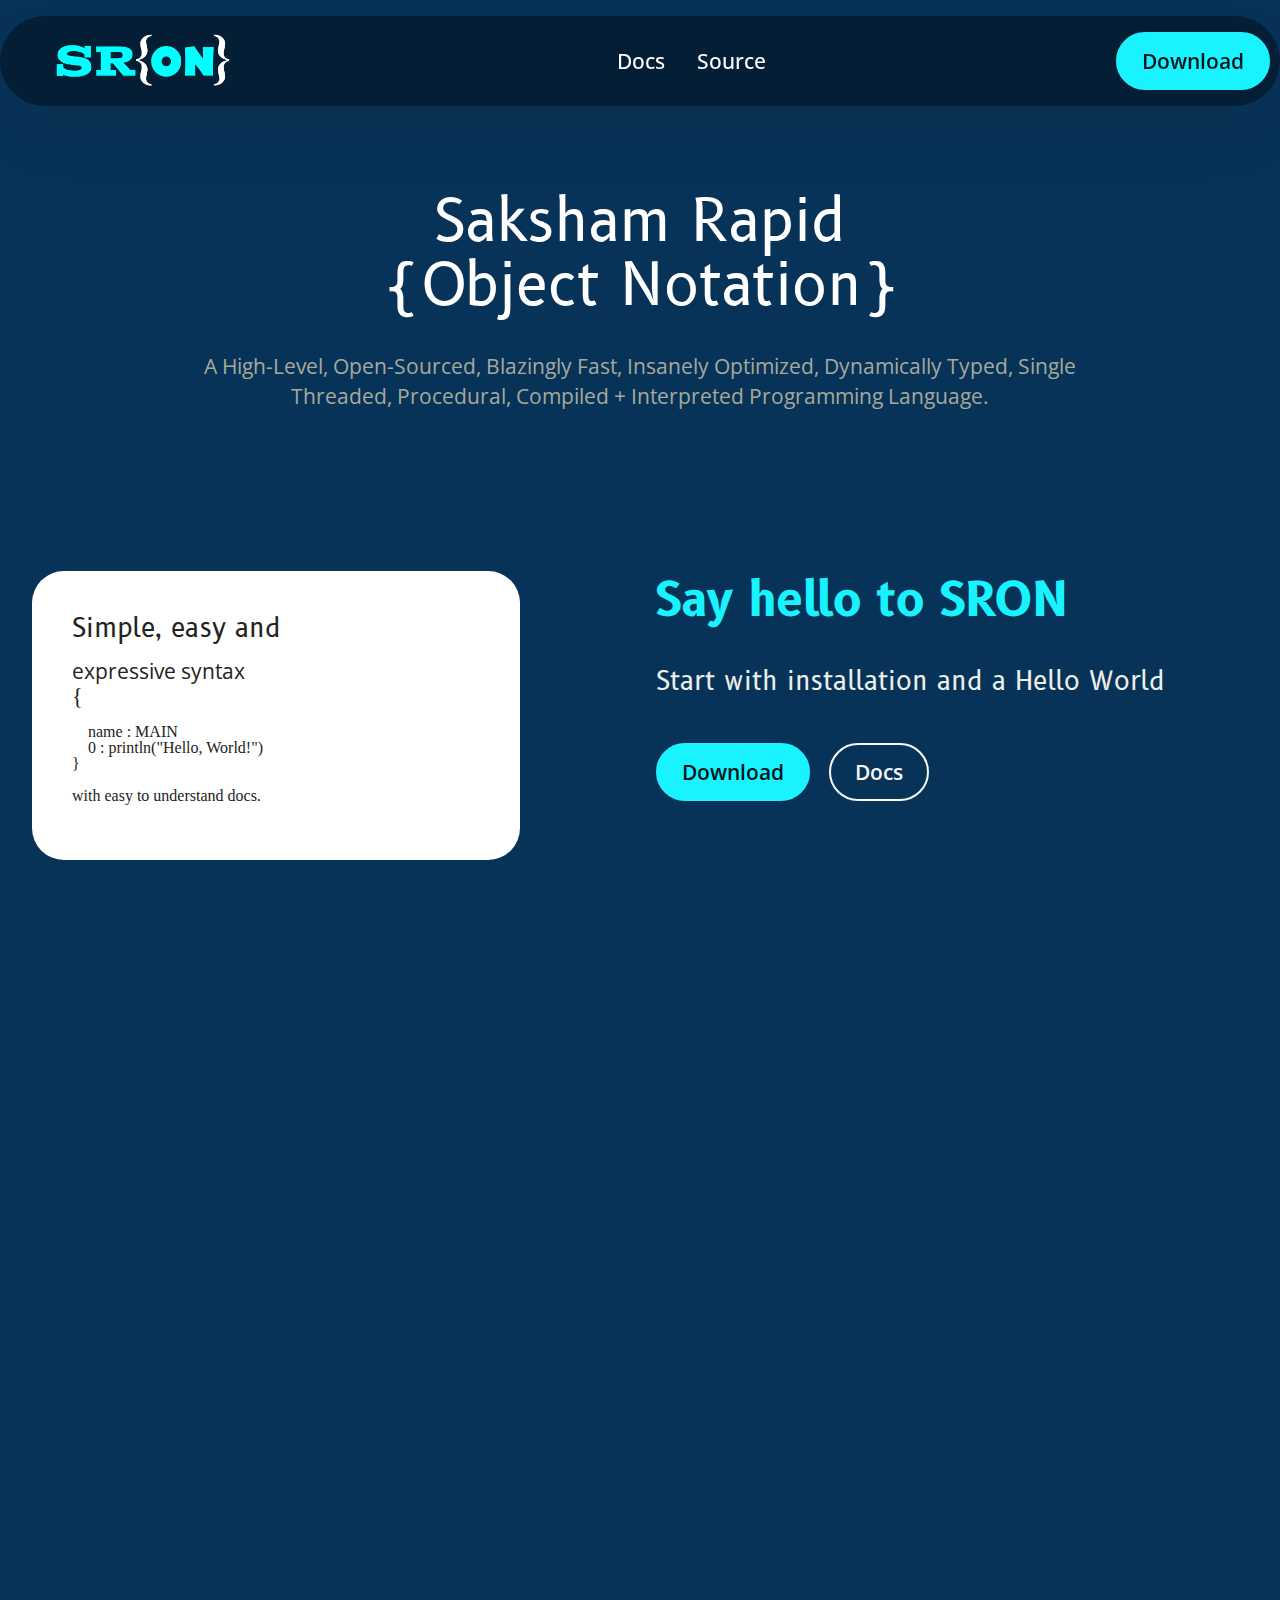
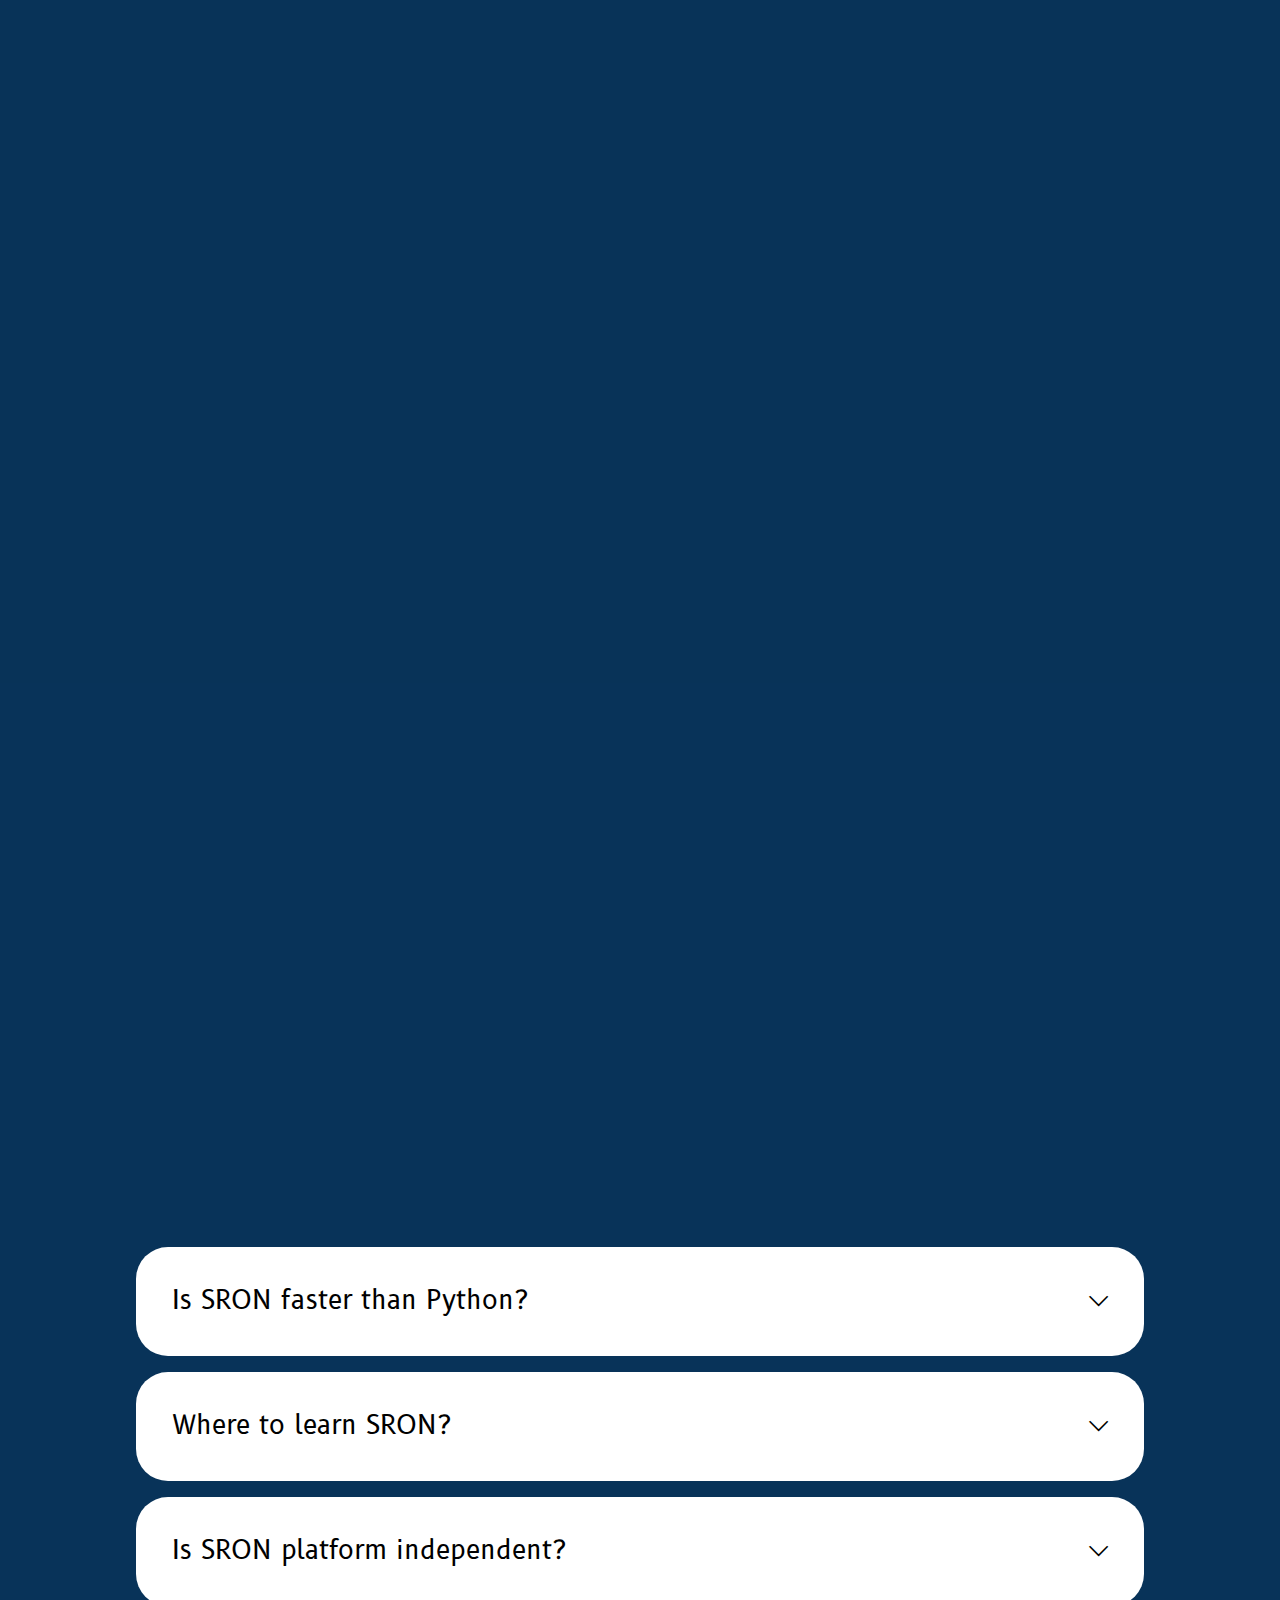
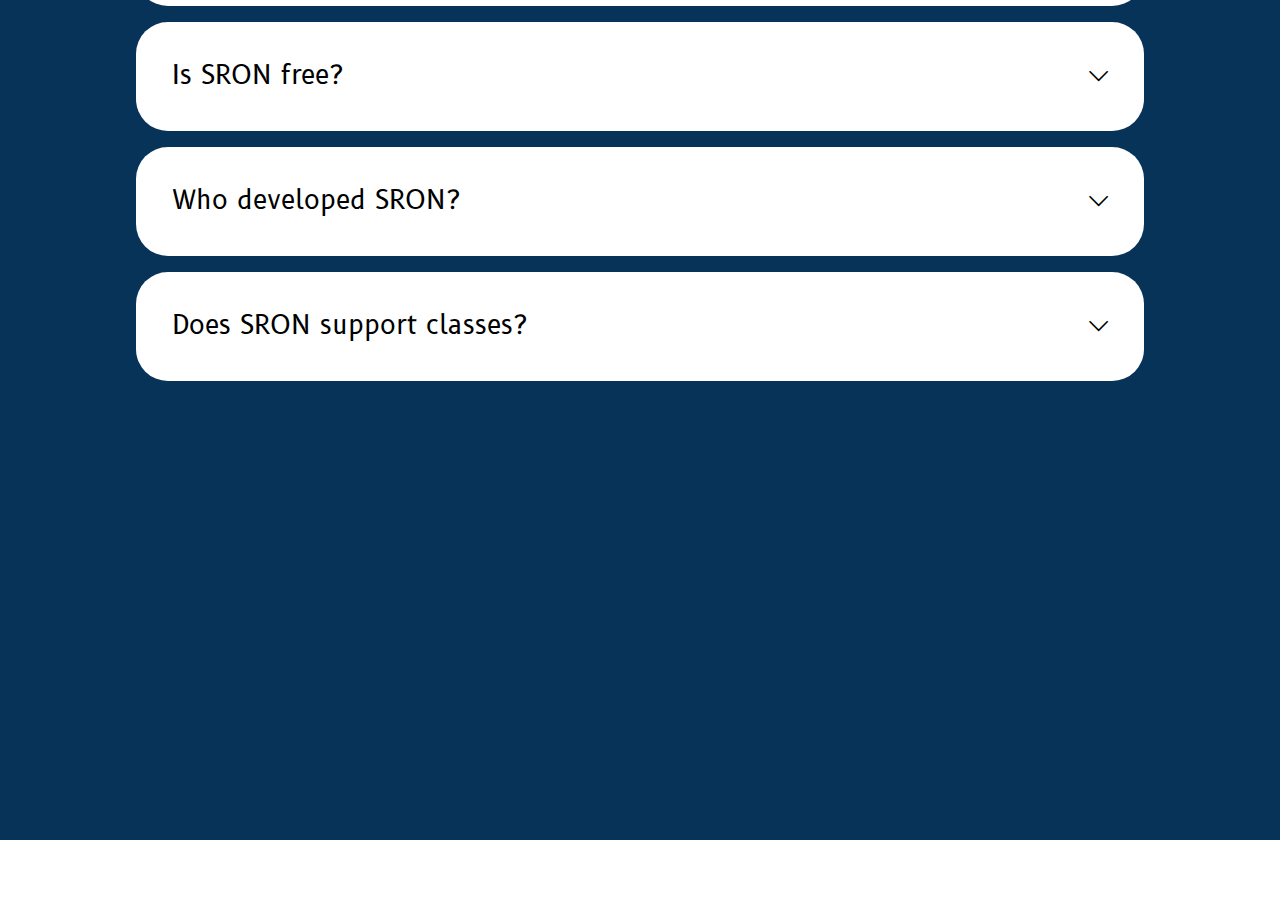
==== index.html @ 573cdfdd "Update index.html" ====
<!DOCTYPE html>
<html  >
<head>
  <!-- Site made with Mobirise Website Builder v5.9.18, https://mobirise.com -->
  <meta charset="UTF-8">
  <meta http-equiv="X-UA-Compatible" content="IE=edge">
  <meta name="generator" content="Mobirise v5.9.18, mobirise.com">
  <meta name="twitter:card" content="summary_large_image"/>
  <meta name="twitter:image:src" content="assets/images/index-meta.png">
  <meta property="og:image" content="assets/images/index-meta.png">
  <meta name="twitter:title" content="SRON - Programming Language">
  <meta name="viewport" content="width=device-width, initial-scale=1, minimum-scale=1">
  <link rel="shortcut icon" href="assets/images/favicon-128x128.png" type="image/x-icon">
  <meta name="description" content="SRON - Blazingly Fast, Optimized, Dynamically Typed, Single Treaded, Procedural, Compiled + Interpreted Programming Language">
  
  
  <title>SRON - Programming Language</title>
  <link rel="stylesheet" href="assets/web/assets/mobirise-icons2/mobirise2.css">
  <link rel="stylesheet" href="assets/web/assets/mobirise-icons-bold/mobirise-icons-bold.css">
  <link rel="stylesheet" href="assets/bootstrap/css/bootstrap.min.css">
  <link rel="stylesheet" href="assets/bootstrap/css/bootstrap-grid.min.css">
  <link rel="stylesheet" href="assets/bootstrap/css/bootstrap-reboot.min.css">
  <link rel="stylesheet" href="assets/animatecss/animate.css">
  <link rel="stylesheet" href="assets/dropdown/css/style.css">
  <link rel="stylesheet" href="assets/socicon/css/styles.css">
  <link rel="stylesheet" href="assets/theme/css/style.css">
  <link rel="preload" href="https://fonts.googleapis.com/css?family=B612:400,400i,700,700i&display=swap" as="style" onload="this.onload=null;this.rel='stylesheet'">
  <noscript><link rel="stylesheet" href="https://fonts.googleapis.com/css?family=B612:400,400i,700,700i&display=swap"></noscript>
  <link rel="preload" href="https://fonts.googleapis.com/css?family=Open+Sans:300,400,500,600,700,800,300i,400i,500i,600i,700i,800i&display=swap" as="style" onload="this.onload=null;this.rel='stylesheet'">
  <noscript><link rel="stylesheet" href="https://fonts.googleapis.com/css?family=Open+Sans:300,400,500,600,700,800,300i,400i,500i,600i,700i,800i&display=swap"></noscript>
  <link rel="preload" as="style" href="assets/mobirise/css/mbr-additional.css?v=yhou88"><link rel="stylesheet" href="assets/mobirise/css/mbr-additional.css?v=yhou88" type="text/css">

  
  
  
</head>
<body>
  
  <section data-bs-version="5.1" class="menu menu1 cid-tJGsCG1vVL" once="menu" id="menu01-1">
	

	<nav class="navbar navbar-dropdown navbar-fixed-top navbar-expand-lg">
		<div class="container">
			<div class="navbar-brand">
				<span class="navbar-logo">
					<a href="index.html">
						<img src="assets/images/sron-transparent-1.webp" alt="SRON Logo" style="height: 4.1rem;">
					</a>
				</span>
				
			</div>
			<button class="navbar-toggler" type="button" data-toggle="collapse" data-bs-toggle="collapse" data-target="#navbarSupportedContent" data-bs-target="#navbarSupportedContent" aria-controls="navbarNavAltMarkup" aria-expanded="false" aria-label="Toggle navigation">
				<div class="hamburger">
					<span></span>
					<span></span>
					<span></span>
					<span></span>
				</div>
			</button>
			<div class="collapse navbar-collapse" id="navbarSupportedContent">
				<ul class="navbar-nav nav-dropdown" data-app-modern-menu="true"><li class="nav-item">
						<a class="nav-link link text-warning display-4" href="https://sron.gitbook.io/docs" aria-expanded="false" target="_blank">Docs</a>
					</li>
					<li class="nav-item">
						<a class="nav-link link text-warning display-4" href="https://github.com/saksham-joshi/SRON" target="_blank">Source</a>
					</li></ul>
				
				<div class="navbar-buttons mbr-section-btn"><a class="btn btn-primary display-4" href="download.html" target="_blank">Download</a></div>
			</div>
		</div>
	</nav>
</section>

<section data-bs-version="5.1" class="header16 cid-tJGs7X2OSn" id="header16-0">
  

  
  

  <div class="text-center container-fluid">
    
    <div class="row justify-content-center">
      <div class="col-md-12 col-lg-9">
        <h1 class="mbr-section-title mbr-fonts-style mt-4 display-1">Saksham Rapid<br>{Object Notation}</h1>
        <p class="mbr-text mbr-fonts-style mt-4 display-7">A High-Level, Open-Sourced, Blazingly Fast, Insanely Optimized, Dynamically Typed, Single Threaded, Procedural, Compiled + Interpreted Programming Language.</p>
        
      </div>
    </div>
  </div>
</section>

<section data-bs-version="5.1" class="header6 cid-ubfVCaaSme" id="header06-1">
	

	
	

	<div class="container">
		<div class="row">
			<div class="col-12 col-lg-5">
				<div class="card-wrapper">
					<h3 class="mbr-section-cardtitle mbr-fonts-style mb-2 display-5">Simple, easy and</h3>

					<p class="mbr-cardtext mbr-fonts-style mb-0 display-4">expressive syntax</p><p><span style="font-size: 1.4rem;">{</span><br></p><p>    &nbsp;&nbsp;&nbsp;&nbsp;name : MAIN
<br>   &nbsp;&nbsp;&nbsp;&nbsp;0 : println("Hello, World!")
<br>}</p><p>with easy to understand docs.</p>
				</div>
			</div>
			<div class="col-12 col-lg-6">
				<h1 class="mbr-section-title mbr-fonts-style mb-4 display-2"><strong>Say hello&nbsp;</strong><strong>to SRON</strong></h1>
				<h2 class="mbr-section-subtitle mbr-fonts-style mb-4 display-5">Start with installation and a Hello World</h2>
				
				<div class="mbr-section-btn mt-4"><a class="btn btn-primary display-7" href="page1.html">Download</a>
					<a class="btn btn-danger-outline display-7" href="https://sron.gitbook.io/docs" target="_blank">Docs</a></div>
			</div>
		</div>
	</div>
</section>

<section data-bs-version="5.1" class="header1 cid-ubfV8MvEbj" id="header01-0">
	

	
	

	<div class="container-fluid">
		<div class="row justify-content-center">
			<div class="col-12 col-md-12 col-lg-8 image-wrapper">
				<img class="w-100" src="assets/images/working-flow-720x492.webp" alt="sron_flow_diagram">
			</div>
			<div class="col-12 col-lg col-md-12">
				<div class="text-wrapper align-left">
					
					<p class="mbr-text mbr-fonts-style mb-4 display-7">
						The SRON compiler converts SRON source code to SRON bytecode and saves it to a ".srb" file. Then, the SRON interpreter executes the ".srb" file with great speed, using less memory and consuming less power.
					</p>
					
				</div>
			</div>
		</div>
	</div>
</section>

<section data-bs-version="5.1" class="image3 cid-ucoG45nrPe" id="image3-14">
    

    
    <div class="mbr-overlay" style="opacity: 1; background-color: rgb(8, 51, 88);">
    </div>

    <div class="container">
        <div class="row justify-content-center">
            <div class="col-12 col-lg-10">
                <div class="image-wrapper">
                    <img src="assets/images/time-taken-1280x720.webp" alt="Mobirise Website Builder">
                    <p class="mbr-description mbr-fonts-style mt-2 align-center display-4"><strong><em>The above result is from system with Intel Core i5 (x64) with 8GB Ram while charging on.</em></strong></p>
                </div>
            </div>
        </div>
    </div>
</section>

<section data-bs-version="5.1" class="features023 cid-ubm45U4jBS" id="features023-5">

    

    
    
    <div class="container">
        <div class="row justify-content-center">
            <div class="col-12 content-head">
                <div class="card-wrapper mb-5">
                    <div class="card-box align-center">
                        
                        
                        
                    </div>
                </div>
            </div>
        </div>
        <div class="row content-row">
            <div class="item features-without-image col-12 col-md-6 col-lg-4 item-mb">
                <div class="item-wrapper">
                    <div class="title mb-3">
                        <span class="num mbr-fonts-style display-1"><strong>01.</strong></span>
                    </div>
                    <h4 class="card-title mbr-fonts-style display-5"><strong>Requirements</strong></h4>
                    <p class="mbr-text card-text mbr-fonts-style mb-0 display-7">
                        Just a normal computer with 512MB Ram and 1.3Ghz processor is more than enough.</p>
                </div>
            </div>
            <div class="item features-without-image col-12 col-md-6 col-lg-4 item-mb">
                <div class="item-wrapper">
                    <div class="title mb-3">
                        <span class="num mbr-fonts-style display-1"><strong>02.</strong></span>
                    </div>
                    <h4 class="card-title mbr-fonts-style display-5">
                        <strong>Compatibility</strong></h4>
                    <p class="mbr-text card-text mbr-fonts-style mb-0 display-7">Currently available for Windows only. Under development for Linux and Mac.<br></p>
                </div>
            </div>
            <div class="item features-without-image col-12 col-md-6 col-lg-4 item-mb">
                <div class="item-wrapper">
                    <div class="title mb-3">
                        <span class="num mbr-fonts-style display-1"><strong>03.</strong></span>
                    </div>
                    <h4 class="card-title mbr-fonts-style display-5"><strong>Learning Curve</strong></h4>
                    <p class="mbr-text card-text mbr-fonts-style mb-0 display-7">Because of simple syntax and well written documentations, learning SRON is as easy as drinking water.</p>
                </div>
            </div>
        </div>
    </div>
</section>

<section data-bs-version="5.1" class="list1 cid-ubm41Q7xu0" id="list01-4">	
    
	
	<div class="container">
		<div class="row justify-content-center">
			<div class="col-12 col-md-12 col-lg-10 m-auto">
				<div class="content">
					<div class="row justify-content-center mb-5">
						<div class="col-12 content-head">
							<div class="mbr-section-head">
								<h4 class="mbr-section-title mbr-fonts-style align-center mb-0 display-2">
									<strong>Got Questions?</strong>
								</h4>
								
							</div>
						</div>
					</div>
					<div id="bootstrap-accordion_9" class="panel-group accordionStyles accordion" role="tablist" aria-multiselectable="true">
						<div class="card">
							<div class="card-header" role="tab" id="headingOne">
								<a role="button" class="panel-title collapsed" data-toggle="collapse" data-bs-toggle="collapse" data-core="" href="#collapse1_9" aria-expanded="false" aria-controls="collapse1">
									<h6 class="panel-title-edit mbr-semibold mbr-fonts-style mb-0 display-5">Is SRON faster than Python?
									</h6>
									<span class="sign mbr-iconfont mobi-mbri-arrow-down"></span>
								</a>
							</div>
							<div id="collapse1_9" class="panel-collapse noScroll collapse" role="tabpanel" aria-labelledby="headingOne" data-parent="#accordion" data-bs-parent="#bootstrap-accordion_9">
								<div class="panel-body">
									<p class="mbr-fonts-style panel-text display-7">Definitely, SRON is <strong>5x times faster </strong>than python.</p>
								</div>
							</div>
						</div>
						<div class="card">
							<div class="card-header" role="tab" id="headingOne">
								<a role="button" class="panel-title collapsed" data-toggle="collapse" data-bs-toggle="collapse" data-core="" href="#collapse2_9" aria-expanded="false" aria-controls="collapse2">
									<h6 class="panel-title-edit mbr-semibold mbr-fonts-style mb-0 display-5">Where to learn SRON?
									</h6>
									<span class="sign mbr-iconfont mobi-mbri-arrow-down"></span>
								</a>
							</div>
							<div id="collapse2_9" class="panel-collapse noScroll collapse" role="tabpanel" aria-labelledby="headingOne" data-parent="#accordion" data-bs-parent="#bootstrap-accordion_9">
								<div class="panel-body">
									<p class="mbr-fonts-style panel-text display-7">SRON is very simple and easy to understand. So, you don't need video tutorials to learn. Just read the official documentations carefully from&nbsp;<a href="https://sron.gitbook.io/docs" class="text-secondary" target="_blank">https://sron.gitbook.io/docs</a>&nbsp;.</p>
								</div>
							</div>
						</div>
						<div class="card">
							<div class="card-header" role="tab" id="headingOne">
								<a role="button" class="panel-title collapsed" data-toggle="collapse" data-bs-toggle="collapse" data-core="" href="#collapse3_9" aria-expanded="false" aria-controls="collapse3">
									<h6 class="panel-title-edit mbr-semibold mbr-fonts-style mb-0 display-5">Is SRON platform independent?<br></h6>
									<span class="sign mbr-iconfont mobi-mbri-arrow-down"></span>
								</a>
							</div>
							<div id="collapse3_9" class="panel-collapse noScroll collapse" role="tabpanel" aria-labelledby="headingOne" data-parent="#accordion" data-bs-parent="#bootstrap-accordion_9">
								<div class="panel-body">
									<p class="mbr-fonts-style panel-text display-7">Yes, SRON is platform independent because SRON's bytecode can be run of different platforms of different architecture without any issues. SRON is available for Windows, Linux and MacOS systems.</p>
								</div>
							</div>
						</div>
						<div class="card">
							<div class="card-header" role="tab" id="headingOne">
								<a role="button" class="panel-title collapsed" data-toggle="collapse" data-bs-toggle="collapse" data-core="" href="#collapse4_9" aria-expanded="false" aria-controls="collapse4">
									<h6 class="panel-title-edit mbr-semibold mbr-fonts-style mb-0 display-5">Is SRON free?
									</h6>
									<span class="sign mbr-iconfont mobi-mbri-arrow-down"></span>
								</a>
							</div>
							<div id="collapse4_9" class="panel-collapse noScroll collapse" role="tabpanel" aria-labelledby="headingOne" data-parent="#accordion" data-bs-parent="#bootstrap-accordion_9">
								<div class="panel-body">
									<p class="mbr-fonts-style panel-text display-7">
										Yes, SRON is absolutely free and open source. View the source code from <a href="https://github.com/saksham-joshi/SRON" class="text-primary" target="_blank">here</a></p>
								</div>
							</div>
						</div>
						<div class="card">
							<div class="card-header" role="tab" id="headingOne">
								<a role="button" class="panel-title collapsed" data-toggle="collapse" data-bs-toggle="collapse" data-core="" href="#collapse5_9" aria-expanded="false" aria-controls="collapse5">
									<h6 class="panel-title-edit mbr-semibold mbr-fonts-style mb-0 display-5">
										Who developed SRON?</h6>
									<span class="sign mbr-iconfont mobi-mbri-arrow-down"></span>
								</a>
							</div>
							<div id="collapse5_9" class="panel-collapse noScroll collapse" role="tabpanel" aria-labelledby="headingOne" data-parent="#accordion" data-bs-parent="#bootstrap-accordion_9">
								<div class="panel-body">
									<p class="mbr-fonts-style panel-text display-7">
										SRON is developed by <a href="https://sakshamjoshi.netlify.app/" class="text-primary" target="_blank">Saksham Joshi</a>&nbsp;as his bachelor's final year project.</p>
								</div>
							</div>
						</div>
						<div class="card">
							<div class="card-header" role="tab" id="headingOne">
								<a role="button" class="panel-title collapsed" data-toggle="collapse" data-bs-toggle="collapse" data-core="" href="#collapse6_9" aria-expanded="false" aria-controls="collapse6">
									<h6 class="panel-title-edit mbr-semibold mbr-fonts-style mb-0 display-5">Does SRON support classes?</h6>
									<span class="sign mbr-iconfont mobi-mbri-arrow-down"></span>
								</a>
							</div>
							<div id="collapse6_9" class="panel-collapse noScroll collapse" role="tabpanel" aria-labelledby="headingOne" data-parent="#accordion" data-bs-parent="#bootstrap-accordion_9">
								<div class="panel-body">
									<p class="mbr-fonts-style panel-text display-7">
										Till SRON Version 1.0, SRON doesn't support classes. It is a functional programming language.</p>
								</div>
							</div>
						</div>
					</div>
				</div>
			</div>
		</div>
	</div>
</section>

<section data-bs-version="5.1" class="footer3 cid-ubm3YcSNrS" once="footers" id="footer03-2">

        

    

    <div class="container">
        <div class="row">
            <div class="row-links">
                <ul class="header-menu">
                  
                  
                  
                  
                <li class="header-menu-item mbr-fonts-style display-5"><a href="https://sron.gitbook.io/docs" class="text-primary" target="_blank">Docs</a></li><li class="header-menu-item mbr-fonts-style display-5"><a href="https://sron.gitbook.io/docs/sample-codes" class="text-primary" target="_blank">Sample</a></li><li class="header-menu-item mbr-fonts-style display-5"><a href="index.html" class="text-primary" target="_blank">Home</a></li><li class="header-menu-item mbr-fonts-style display-5"><a href="https://www.linkedin.com/newsletters/7194010678465040385/" class="text-primary" target="_blank">Blogs</a>
                  </li></ul>
              </div>

            <div class="col-12 mt-4">
                <div class="social-row">
                    <div class="soc-item">
                        <a href="https://sron.gitbook.io/docs/donate" target="_blank">
                            <span class="mbr-iconfont display-7 mobi-mbri-cash mobi-mbri"></span>
                        </a>
                    </div>
                    <div class="soc-item">
                        <a href="https://x.com/sakshamjoshi27" target="_blank">
                            <span class="mbr-iconfont socicon-twitter socicon"></span>
                        </a>
                    </div>
                    <div class="soc-item">
                        <a href="https://www.instagram.com/sakshamjoshi27/" target="_blank">
                            <span class="mbr-iconfont socicon-instagram socicon"></span>
                        </a>
                    </div>
                    <div class="soc-item">
                        <a href="https://linkedin.com/in/sakshamjoshi27" target="_blank">
                            <span class="mbr-iconfont socicon-linkedin socicon"></span>
                        </a>
                    </div>
                    <div class="soc-item">
                        <a href="https://github.com/saksham-joshi/SRON" target="_blank">
                            <span class="mbr-iconfont mbrib-github"></span>
                        </a>
                    </div>
                </div>
            </div>
            <div class="col-12 mt-5">
                <p class="mbr-fonts-style copyright display-7">
                    © <em>Copyright</em>&nbsp; <strong>Saksham Joshi</strong> <em>- All Rights Reserved
                </em></p>
            </div>
        </div>
    </div>
</section><section class="display-7" style="padding: 0;align-items: center;justify-content: center;flex-wrap: wrap;    align-content: center;display: flex;position: relative;height: 4rem;"><a href="https://mobiri.se/3220496" style="flex: 1 1;height: 4rem;position: absolute;width: 100%;z-index: 1;"><img alt="Mobirise" style="height: 4rem;" src="[data-uri]"></a><p style="margin: 0;text-align: center;" class="display-7">Designed with Mobirise &#8204;</p><a style="z-index:1" href="https://mobirise.com/website-design-software.html">Web Page Design Software</a></section><script src="assets/bootstrap/js/bootstrap.bundle.min.js"></script>  <script src="assets/smoothscroll/smooth-scroll.js"></script>  <script src="assets/ytplayer/index.js"></script>  <script src="assets/dropdown/js/navbar-dropdown.js"></script>  <script src="assets/mbr-switch-arrow/mbr-switch-arrow.js"></script>  <script src="assets/theme/js/script.js"></script>  
  
  
 <div id="scrollToTop" class="scrollToTop mbr-arrow-up"><a style="text-align: center;"><i class="mbr-arrow-up-icon mbr-arrow-up-icon-cm cm-icon cm-icon-smallarrow-up"></i></a></div>
    <input name="animation" type="hidden">
  </body>
</html>
---- assets/web/assets/mobirise-icons2/mobirise2.css ----
@font-face {
  font-family: 'Moririse2';
  font-display: swap;
  src:  url('mobirise2.eot?f2bix4');
  src:  url('mobirise2.eot?f2bix4#iefix') format('embedded-opentype'),
    url('mobirise2.ttf?f2bix4') format('truetype'),
    url('mobirise2.woff?f2bix4') format('woff'),
    url('mobirise2.svg?f2bix4#mobirise2') format('svg');
  font-weight: normal;
  font-style: normal;
}

[class^="mobi-"], [class*=" mobi-"] {
  /* use !important to prevent issues with browser extensions that change fonts */
  font-family: 'Moririse2' !important;
  speak: none;
  font-style: normal;
  font-weight: normal;
  font-variant: normal;
  text-transform: none;
  line-height: 1;

  /* Better Font Rendering =========== */
  -webkit-font-smoothing: antialiased;
  -moz-osx-font-smoothing: grayscale;
}

.mobi-mbri-add-submenu:before {
  content: "\e900";
}
.mobi-mbri-alert:before {
  content: "\e901";
}
.mobi-mbri-align-center:before {
  content: "\e902";
}
.mobi-mbri-align-justify:before {
  content: "\e903";
}
.mobi-mbri-align-left:before {
  content: "\e904";
}
.mobi-mbri-align-right:before {
  content: "\e905";
}
.mobi-mbri-android:before {
  content: "\e906";
}
.mobi-mbri-apple:before {
  content: "\e907";
}
.mobi-mbri-arrow-down:before {
  content: "\e908";
}
.mobi-mbri-arrow-next:before {
  content: "\e909";
}
.mobi-mbri-arrow-prev:before {
  content: "\e90a";
}
.mobi-mbri-arrow-up:before {
  content: "\e90b";
}
.mobi-mbri-bold:before {
  content: "\e90c";
}
.mobi-mbri-bookmark:before {
  content: "\e90d";
}
.mobi-mbri-bootstrap:before {
  content: "\e90e";
}
.mobi-mbri-briefcase:before {
  content: "\e90f";
}
.mobi-mbri-browse:before {
  content: "\e910";
}
.mobi-mbri-bulleted-list:before {
  content: "\e911";
}
.mobi-mbri-calendar:before {
  content: "\e912";
}
.mobi-mbri-camera:before {
  content: "\e913";
}
.mobi-mbri-cart-add:before {
  content: "\e914";
}
.mobi-mbri-cart-full:before {
  content: "\e915";
}
.mobi-mbri-cash:before {
  content: "\e916";
}
.mobi-mbri-change-style:before {
  content: "\e917";
}
.mobi-mbri-chat:before {
  content: "\e918";
}
.mobi-mbri-clock:before {
  content: "\e919";
}
.mobi-mbri-close:before {
  content: "\e91a";
}
.mobi-mbri-cloud:before {
  content: "\e91b";
}
.mobi-mbri-code:before {
  content: "\e91c";
}
.mobi-mbri-contact-form:before {
  content: "\e91d";
}
.mobi-mbri-credit-card:before {
  content: "\e91e";
}
.mobi-mbri-cursor-click:before {
  content: "\e91f";
}
.mobi-mbri-cust-feedback:before {
  content: "\e920";
}
.mobi-mbri-database:before {
  content: "\e921";
}
.mobi-mbri-delivery:before {
  content: "\e922";
}
.mobi-mbri-desktop:before {
  content: "\e923";
}
.mobi-mbri-devices:before {
  content: "\e924";
}
.mobi-mbri-down:before {
  content: "\e925";
}
.mobi-mbri-download-2:before {
  content: "\e926";
}
.mobi-mbri-download:before {
  content: "\e927";
}
.mobi-mbri-drag-n-drop-2:before {
  content: "\e928";
}
.mobi-mbri-drag-n-drop:before {
  content: "\e929";
}
.mobi-mbri-edit-2:before {
  content: "\e92a";
}
.mobi-mbri-edit:before {
  content: "\e92b";
}
.mobi-mbri-error:before {
  content: "\e92c";
}
.mobi-mbri-extension:before {
  content: "\e92d";
}
.mobi-mbri-features:before {
  content: "\e92e";
}
.mobi-mbri-file:before {
  content: "\e92f";
}
.mobi-mbri-flag:before {
  content: "\e930";
}
.mobi-mbri-folder:before {
  content: "\e931";
}
.mobi-mbri-gift:before {
  content: "\e932";
}
.mobi-mbri-github:before {
  content: "\e933";
}
.mobi-mbri-globe-2:before {
  content: "\e934";
}
.mobi-mbri-globe:before {
  content: "\e935";
}
.mobi-mbri-growing-chart:before {
  content: "\e936";
}
.mobi-mbri-hearth:before {
  content: "\e937";
}
.mobi-mbri-help:before {
  content: "\e938";
}
.mobi-mbri-home:before {
  content: "\e939";
}
.mobi-mbri-hot-cup:before {
  content: "\e93a";
}
.mobi-mbri-idea:before {
  content: "\e93b";
}
.mobi-mbri-image-gallery:before {
  content: "\e93c";
}
.mobi-mbri-image-slider:before {
  content: "\e93d";
}
.mobi-mbri-info:before {
  content: "\e93e";
}
.mobi-mbri-italic:before {
  content: "\e93f";
}
.mobi-mbri-key:before {
  content: "\e940";
}
.mobi-mbri-laptop:before {
  content: "\e941";
}
.mobi-mbri-layers:before {
  content: "\e942";
}
.mobi-mbri-left-right:before {
  content: "\e943";
}
.mobi-mbri-left:before {
  content: "\e944";
}
.mobi-mbri-letter:before {
  content: "\e945";
}
.mobi-mbri-like:before {
  content: "\e946";
}
.mobi-mbri-link:before {
  content: "\e947";
}
.mobi-mbri-lock:before {
  content: "\e948";
}
.mobi-mbri-login:before {
  content: "\e949";
}
.mobi-mbri-logout:before {
  content: "\e94a";
}
.mobi-mbri-magic-stick:before {
  content: "\e94b";
}
.mobi-mbri-map-pin:before {
  content: "\e94c";
}
.mobi-mbri-menu:before {
  content: "\e94d";
}
.mobi-mbri-mobile-2:before {
  content: "\e94e";
}
.mobi-mbri-mobile-horizontal:before {
  content: "\e94f";
}
.mobi-mbri-mobile:before {
  content: "\e950";
}
.mobi-mbri-mobirise:before {
  content: "\e951";
}
.mobi-mbri-more-horizontal:before {
  content: "\e952";
}
.mobi-mbri-more-vertical:before {
  content: "\e953";
}
.mobi-mbri-music:before {
  content: "\e954";
}
.mobi-mbri-new-file:before {
  content: "\e955";
}
.mobi-mbri-numbered-list:before {
  content: "\e956";
}
.mobi-mbri-opened-folder:before {
  content: "\e957";
}
.mobi-mbri-pages:before {
  content: "\e958";
}
.mobi-mbri-paper-plane:before {
  content: "\e959";
}
.mobi-mbri-paperclip:before {
  content: "\e95a";
}
.mobi-mbri-phone:before {
  content: "\e95b";
}
.mobi-mbri-photo:before {
  content: "\e95c";
}
.mobi-mbri-photos:before {
  content: "\e95d";
}
.mobi-mbri-pin:before {
  content: "\e95e";
}
.mobi-mbri-play:before {
  content: "\e95f";
}
.mobi-mbri-plus:before {
  content: "\e960";
}
.mobi-mbri-preview:before {
  content: "\e961";
}
.mobi-mbri-print:before {
  content: "\e962";
}
.mobi-mbri-protect:before {
  content: "\e963";
}
.mobi-mbri-question:before {
  content: "\e964";
}
.mobi-mbri-quote-left:before {
  content: "\e965";
}
.mobi-mbri-quote-right:before {
  content: "\e966";
}
.mobi-mbri-redo:before {
  content: "\e967";
}
.mobi-mbri-refresh:before {
  content: "\e968";
}
.mobi-mbri-responsive-2:before {
  content: "\e969";
}
.mobi-mbri-responsive:before {
  content: "\e96a";
}
.mobi-mbri-right:before {
  content: "\e96b";
}
.mobi-mbri-rocket:before {
  content: "\e96c";
}
.mobi-mbri-sad-face:before {
  content: "\e96d";
}
.mobi-mbri-sale:before {
  content: "\e96e";
}
.mobi-mbri-save:before {
  content: "\e96f";
}
.mobi-mbri-search:before {
  content: "\e970";
}
.mobi-mbri-setting-2:before {
  content: "\e971";
}
.mobi-mbri-setting-3:before {
  content: "\e972";
}
.mobi-mbri-setting:before {
  content: "\e973";
}
.mobi-mbri-share:before {
  content: "\e974";
}
.mobi-mbri-shopping-bag:before {
  content: "\e975";
}
.mobi-mbri-shopping-basket:before {
  content: "\e976";
}
.mobi-mbri-shopping-cart:before {
  content: "\e977";
}
.mobi-mbri-sites:before {
  content: "\e978";
}
.mobi-mbri-smile-face:before {
  content: "\e979";
}
.mobi-mbri-speed:before {
  content: "\e97a";
}
.mobi-mbri-star:before {
  content: "\e97b";
}
.mobi-mbri-success:before {
  content: "\e97c";
}
.mobi-mbri-sun:before {
  content: "\e97d";
}
.mobi-mbri-sun2:before {
  content: "\e97e";
}
.mobi-mbri-tablet-vertical:before {
  content: "\e97f";
}
.mobi-mbri-tablet:before {
  content: "\e980";
}
.mobi-mbri-target:before {
  content: "\e981";
}
.mobi-mbri-timer:before {
  content: "\e982";
}
.mobi-mbri-to-ftp:before {
  content: "\e983";
}
.mobi-mbri-to-local-drive:before {
  content: "\e984";
}
.mobi-mbri-touch-swipe:before {
  content: "\e985";
}
.mobi-mbri-touch:before {
  content: "\e986";
}
.mobi-mbri-trash:before {
  content: "\e987";
}
.mobi-mbri-underline:before {
  content: "\e988";
}
.mobi-mbri-undo:before {
  content: "\e989";
}
.mobi-mbri-unlink:before {
  content: "\e98a";
}
.mobi-mbri-unlock:before {
  content: "\e98b";
}
.mobi-mbri-up-down:before {
  content: "\e98c";
}
.mobi-mbri-up:before {
  content: "\e98d";
}
.mobi-mbri-update:before {
  content: "\e98e";
}
.mobi-mbri-upload-2:before {
  content: "\e98f";
}
.mobi-mbri-upload:before {
  content: "\e990";
}
.mobi-mbri-user-2:before {
  content: "\e991";
}
.mobi-mbri-user:before {
  content: "\e992";
}
.mobi-mbri-users:before {
  content: "\e993";
}
.mobi-mbri-video-play:before {
  content: "\e994";
}
.mobi-mbri-video:before {
  content: "\e995";
}
.mobi-mbri-watch:before {
  content: "\e996";
}
.mobi-mbri-website-theme-2:before {
  content: "\e997";
}
.mobi-mbri-website-theme:before {
  content: "\e998";
}
.mobi-mbri-wifi:before {
  content: "\e999";
}
.mobi-mbri-windows:before {
  content: "\e99a";
}
.mobi-mbri-zoom-in:before {
  content: "\e99b";
}
.mobi-mbri-zoom-out:before {
  content: "\e99c";
}
---- assets/web/assets/mobirise-icons-bold/mobirise-icons-bold.css ----
@font-face {
  font-family: 'mobirise-icons-bold';
  font-display: swap;
  src:  url('mobirise-icons-bold.eot?m1l4yr');
  src:  url('mobirise-icons-bold.eot?m1l4yr#iefix') format('embedded-opentype'),
    url('mobirise-icons-bold.ttf?m1l4yr') format('truetype'),
    url('mobirise-icons-bold.woff?m1l4yr') format('woff'),
    url('mobirise-icons-bold.svg?m1l4yr#mobirise-icons-bold') format('svg');
  font-weight: normal;
  font-style: normal;
}

[class^="mbrib-"], [class*="mbrib-"] {
  /* use !important to prevent issues with browser extensions that change fonts */
  font-family: 'mobirise-icons-bold' !important;
  speak: none;
  font-style: normal;
  font-weight: normal;
  font-variant: normal;
  text-transform: none;
  line-height: 1;

  /* Better Font Rendering =========== */
  -webkit-font-smoothing: antialiased;
  -moz-osx-font-smoothing: grayscale;
}

.mbrib-add-submenu:before {
  content: "\e900";
}
.mbrib-alert:before {
  content: "\e901";
}
.mbrib-align-center:before {
  content: "\e902";
}
.mbrib-align-justify:before {
  content: "\e903";
}
.mbrib-align-left:before {
  content: "\e904";
}
.mbrib-align-right:before {
  content: "\e905";
}
.mbrib-android:before {
  content: "\e906";
}
.mbrib-apple:before {
  content: "\e907";
}
.mbrib-arrow-down:before {
  content: "\e908";
}
.mbrib-arrow-next:before {
  content: "\e909";
}
.mbrib-arrow-prev:before {
  content: "\e90a";
}
.mbrib-arrow-up:before {
  content: "\e90b";
}
.mbrib-bold:before {
  content: "\e90c";
}
.mbrib-bookmark:before {
  content: "\e90d";
}
.mbrib-bootstrap:before {
  content: "\e90e";
}
.mbrib-briefcase:before {
  content: "\e90f";
}
.mbrib-browse:before {
  content: "\e910";
}
.mbrib-bulleted-list:before {
  content: "\e911";
}
.mbrib-calendar:before {
  content: "\e912";
}
.mbrib-camera:before {
  content: "\e913";
}
.mbrib-cart-add:before {
  content: "\e914";
}
.mbrib-cart-full:before {
  content: "\e915";
}
.mbrib-cash:before {
  content: "\e916";
}
.mbrib-change-style:before {
  content: "\e917";
}
.mbrib-chat:before {
  content: "\e918";
}
.mbrib-clock:before {
  content: "\e919";
}
.mbrib-close:before {
  content: "\e91a";
}
.mbrib-cloud:before {
  content: "\e91b";
}
.mbrib-code:before {
  content: "\e91c";
}
.mbrib-contact-form:before {
  content: "\e91d";
}
.mbrib-credit-card:before {
  content: "\e91e";
}
.mbrib-cursor-click:before {
  content: "\e91f";
}
.mbrib-cust-feedback:before {
  content: "\e920";
}
.mbrib-database:before {
  content: "\e921";
}
.mbrib-delivery:before {
  content: "\e922";
}
.mbrib-desktop:before {
  content: "\e923";
}
.mbrib-devices:before {
  content: "\e924";
}
.mbrib-down:before {
  content: "\e925";
}
.mbrib-download:before {
  content: "\e926";
}
.mbrib-drag-n-drop:before {
  content: "\e927";
}
.mbrib-drag-n-drop2:before {
  content: "\e928";
}
.mbrib-edit:before {
  content: "\e929";
}
.mbrib-edit2:before {
  content: "\e92a";
}
.mbrib-error:before {
  content: "\e92b";
}
.mbrib-extension:before {
  content: "\e92c";
}
.mbrib-features:before {
  content: "\e92d";
}
.mbrib-file:before {
  content: "\e92e";
}
.mbrib-flag:before {
  content: "\e92f";
}
.mbrib-folder:before {
  content: "\e930";
}
.mbrib-gift:before {
  content: "\e931";
}
.mbrib-github:before {
  content: "\e932";
}
.mbrib-globe-2:before {
  content: "\e933";
}
.mbrib-globe:before {
  content: "\e934";
}
.mbrib-growing-chart:before {
  content: "\e935";
}
.mbrib-hearth:before {
  content: "\e936";
}
.mbrib-help:before {
  content: "\e937";
}
.mbrib-home:before {
  content: "\e938";
}
.mbrib-hot-cup:before {
  content: "\e939";
}
.mbrib-idea:before {
  content: "\e93a";
}
.mbrib-image-gallery:before {
  content: "\e93b";
}
.mbrib-image-slider:before {
  content: "\e93c";
}
.mbrib-info:before {
  content: "\e93d";
}
.mbrib-italic:before {
  content: "\e93e";
}
.mbrib-key:before {
  content: "\e93f";
}
.mbrib-laptop:before {
  content: "\e940";
}
.mbrib-layers:before {
  content: "\e941";
}
.mbrib-left-right:before {
  content: "\e942";
}
.mbrib-left:before {
  content: "\e943";
}
.mbrib-letter:before {
  content: "\e944";
}
.mbrib-like:before {
  content: "\e945";
}
.mbrib-link:before {
  content: "\e946";
}
.mbrib-lock:before {
  content: "\e947";
}
.mbrib-login:before {
  content: "\e948";
}
.mbrib-logout:before {
  content: "\e949";
}
.mbrib-magic-stick:before {
  content: "\e94a";
}
.mbrib-map-pin:before {
  content: "\e94b";
}
.mbrib-menu:before {
  content: "\e94c";
}
.mbrib-mobile:before {
  content: "\e94d";
}
.mbrib-mobile2:before {
  content: "\e94e";
}
.mbrib-mobirise:before {
  content: "\e94f";
}
.mbrib-more-horizontal:before {
  content: "\e950";
}
.mbrib-more-vertical:before {
  content: "\e951";
}
.mbrib-music:before {
  content: "\e952";
}
.mbrib-new-file:before {
  content: "\e953";
}
.mbrib-numbered-list:before {
  content: "\e954";
}
.mbrib-opened-folder:before {
  content: "\e955";
}
.mbrib-pages:before {
  content: "\e956";
}
.mbrib-paper-plane:before {
  content: "\e957";
}
.mbrib-paperclip:before {
  content: "\e958";
}
.mbrib-photo:before {
  content: "\e959";
}
.mbrib-photos:before {
  content: "\e95a";
}
.mbrib-pin:before {
  content: "\e95b";
}
.mbrib-play:before {
  content: "\e95c";
}
.mbrib-plus:before {
  content: "\e95d";
}
.mbrib-preview:before {
  content: "\e95e";
}
.mbrib-print:before {
  content: "\e95f";
}
.mbrib-protect:before {
  content: "\e960";
}
.mbrib-question:before {
  content: "\e961";
}
.mbrib-quote-left:before {
  content: "\e962";
}
.mbrib-quote-right:before {
  content: "\e963";
}
.mbrib-redo:before {
  content: "\e964";
}
.mbrib-refresh:before {
  content: "\e965";
}
.mbrib-responsive:before {
  content: "\e966";
}
.mbrib-right:before {
  content: "\e967";
}
.mbrib-rocket:before {
  content: "\e968";
}
.mbrib-sad-face:before {
  content: "\e969";
}
.mbrib-sale:before {
  content: "\e96a";
}
.mbrib-save:before {
  content: "\e96b";
}
.mbrib-search:before {
  content: "\e96c";
}
.mbrib-setting:before {
  content: "\e96d";
}
.mbrib-setting2:before {
  content: "\e96e";
}
.mbrib-setting3:before {
  content: "\e96f";
}
.mbrib-share:before {
  content: "\e970";
}
.mbrib-shopping-bag:before {
  content: "\e971";
}
.mbrib-shopping-basket:before {
  content: "\e972";
}
.mbrib-shopping-cart:before {
  content: "\e973";
}
.mbrib-sites:before {
  content: "\e974";
}
.mbrib-smile-face:before {
  content: "\e975";
}
.mbrib-speed:before {
  content: "\e976";
}
.mbrib-star:before {
  content: "\e977";
}
.mbrib-success:before {
  content: "\e978";
}
.mbrib-sun:before {
  content: "\e979";
}
.mbrib-sun2:before {
  content: "\e97a";
}
.mbrib-tablet-vertical:before {
  content: "\e97b";
}
.mbrib-tablet:before {
  content: "\e97c";
}
.mbrib-target:before {
  content: "\e97d";
}
.mbrib-timer:before {
  content: "\e97e";
}
.mbrib-to-ftp:before {
  content: "\e97f";
}
.mbrib-to-local-drive:before {
  content: "\e980";
}
.mbrib-touch-swipe:before {
  content: "\e981";
}
.mbrib-touch:before {
  content: "\e982";
}
.mbrib-trash:before {
  content: "\e983";
}
.mbrib-underline:before {
  content: "\e984";
}
.mbrib-undo:before {
  content: "\e985";
}
.mbrib-unlink:before {
  content: "\e986";
}
.mbrib-unlock:before {
  content: "\e987";
}
.mbrib-up-down:before {
  content: "\e988";
}
.mbrib-up:before {
  content: "\e989";
}
.mbrib-update:before {
  content: "\e98a";
}
.mbrib-upload:before {
  content: "\e98b";
}
.mbrib-user:before {
  content: "\e98c";
}
.mbrib-user2:before {
  content: "\e98d";
}
.mbrib-users:before {
  content: "\e98e";
}
.mbrib-video-play:before {
  content: "\e98f";
}
.mbrib-video:before {
  content: "\e990";
}
.mbrib-watch:before {
  content: "\e991";
}
.mbrib-website-theme:before {
  content: "\e992";
}
.mbrib-wifi:before {
  content: "\e993";
}
.mbrib-windows:before {
  content: "\e994";
}
.mbrib-zoom-out:before {
  content: "\e995";
}
---- assets/dropdown/css/style.css ----
.navbar-dropdown {
  left: 0;
  padding: 0;
  position: absolute;
  right: 0;
  top: 0;
  transition: all 0.45s ease;
  z-index: 1030;
  background: #282828; }
  .navbar-dropdown .navbar-logo {
    margin-right: 0.8rem;
    transition: margin 0.3s ease-in-out;
    vertical-align: middle; }
    .navbar-dropdown .navbar-logo img {
      height: 3.125rem;
      transition: all 0.3s ease-in-out; }
    .navbar-dropdown .navbar-logo.mbr-iconfont {
      font-size: 3.125rem;
      line-height: 3.125rem; }
  .navbar-dropdown .navbar-caption {
    font-weight: 700;
    white-space: normal;
    vertical-align: -4px;
    line-height: 3.125rem !important; }
    .navbar-dropdown .navbar-caption, .navbar-dropdown .navbar-caption:hover {
      color: inherit;
      text-decoration: none; }
  .navbar-dropdown .mbr-iconfont + .navbar-caption {
    vertical-align: -1px; }
  .navbar-dropdown.navbar-fixed-top {
    position: fixed; }
  .navbar-dropdown .navbar-brand span {
    vertical-align: -4px; }
  .navbar-dropdown.bg-color.transparent {
    background: none; }
  .navbar-dropdown.navbar-short .navbar-brand {
    padding: 0.625rem 0; }
    .navbar-dropdown.navbar-short .navbar-brand span {
      vertical-align: -1px; }
  .navbar-dropdown.navbar-short .navbar-caption {
    line-height: 2.375rem !important;
    vertical-align: -2px; }
  .navbar-dropdown.navbar-short .navbar-logo {
    margin-right: 0.5rem; }
    .navbar-dropdown.navbar-short .navbar-logo img {
      height: 2.375rem; }
    .navbar-dropdown.navbar-short .navbar-logo.mbr-iconfont {
      font-size: 2.375rem;
      line-height: 2.375rem; }
  .navbar-dropdown.navbar-short .mbr-table-cell {
    height: 3.625rem; }
  .navbar-dropdown .navbar-close {
    left: 0.6875rem;
    position: fixed;
    top: 0.75rem;
    z-index: 1000; }
  .navbar-dropdown .hamburger-icon {
    content: "";
    display: inline-block;
    vertical-align: middle;
    width: 16px;
    -webkit-box-shadow: 0 -6px 0 1px #282828,0 0 0 1px #282828,0 6px 0 1px #282828;
    -moz-box-shadow: 0 -6px 0 1px #282828,0 0 0 1px #282828,0 6px 0 1px #282828;
    box-shadow: 0 -6px 0 1px #282828,0 0 0 1px #282828,0 6px 0 1px #282828; }

.dropdown-menu .dropdown-toggle[data-toggle="dropdown-submenu"]::after {
  border-bottom: 0.35em solid transparent;
  border-left: 0.35em solid;
  border-right: 0;
  border-top: 0.35em solid transparent;
  margin-left: 0.3rem; }

.dropdown-menu .dropdown-item:focus {
  outline: 0; }

.nav-dropdown {
  font-size: 0.75rem;
  font-weight: 500;
  height: auto !important; }
  .nav-dropdown .nav-btn {
    padding-left: 1rem; }
  .nav-dropdown .link {
    margin: .667em 1.667em;
    font-weight: 500;
    padding: 0;
    transition: color .2s ease-in-out; }
    .nav-dropdown .link.dropdown-toggle {
      margin-right: 2.583em; }
      .nav-dropdown .link.dropdown-toggle::after {
        margin-left: .25rem;
        border-top: 0.35em solid;
        border-right: 0.35em solid transparent;
        border-left: 0.35em solid transparent;
        border-bottom: 0; }
      .nav-dropdown .link.dropdown-toggle[aria-expanded="true"] {
        margin: 0;
        padding: 0.667em 3.263em  0.667em 1.667em; }
  .nav-dropdown .link::after,
  .nav-dropdown .dropdown-item::after {
    color: inherit; }
  .nav-dropdown .btn {
    font-size: 0.75rem;
    font-weight: 700;
    letter-spacing: 0;
    margin-bottom: 0;
    padding-left: 1.25rem;
    padding-right: 1.25rem; }
  .nav-dropdown .dropdown-menu {
    border-radius: 0;
    border: 0;
    left: 0;
    margin: 0;
    padding-bottom: 1.25rem;
    padding-top: 1.25rem;
    position: relative; }
  .nav-dropdown .dropdown-submenu {
    margin-left: 0.125rem;
    top: 0; }
  .nav-dropdown .dropdown-item {
    font-weight: 500;
    line-height: 2;
    padding: 0.3846em 4.615em 0.3846em 1.5385em;
    position: relative;
    transition: color .2s ease-in-out, background-color .2s ease-in-out; }
    .nav-dropdown .dropdown-item::after {
      margin-top: -0.3077em;
      position: absolute;
      right: 1.1538em;
      top: 50%; }
    .nav-dropdown .dropdown-item:focus, .nav-dropdown .dropdown-item:hover {
      background: none; }

@media (max-width: 767px) {
  .nav-dropdown.navbar-toggleable-sm {
    bottom: 0;
    display: none;
    left: 0;
    overflow-x: hidden;
    position: fixed;
    top: 0;
    transform: translateX(-100%);
    -ms-transform: translateX(-100%);
    -webkit-transform: translateX(-100%);
    width: 18.75rem;
    z-index: 999; } }
.nav-dropdown.navbar-toggleable-xl {
  bottom: 0;
  display: none;
  left: 0;
  overflow-x: hidden;
  position: fixed;
  top: 0;
  transform: translateX(-100%);
  -ms-transform: translateX(-100%);
  -webkit-transform: translateX(-100%);
  width: 18.75rem;
  z-index: 999; }

.nav-dropdown-sm {
  display: block !important;
  overflow-x: hidden;
  overflow: auto;
  padding-top: 3.875rem; }
  .nav-dropdown-sm::after {
    content: "";
    display: block;
    height: 3rem;
    width: 100%; }
  .nav-dropdown-sm.collapse.in ~ .navbar-close {
    display: block !important; }
  .nav-dropdown-sm.collapsing, .nav-dropdown-sm.collapse.in {
    transform: translateX(0);
    -ms-transform: translateX(0);
    -webkit-transform: translateX(0);
    transition: all 0.25s ease-out;
    -webkit-transition: all 0.25s ease-out;
    background: #282828; }
  .nav-dropdown-sm.collapsing[aria-expanded="false"] {
    transform: translateX(-100%);
    -ms-transform: translateX(-100%);
    -webkit-transform: translateX(-100%); }
  .nav-dropdown-sm .nav-item {
    display: block;
    margin-left: 0 !important;
    padding-left: 0; }
  .nav-dropdown-sm .link,
  .nav-dropdown-sm .dropdown-item {
    border-top: 1px dotted rgba(255, 255, 255, 0.1);
    font-size: 0.8125rem;
    line-height: 1.6;
    margin: 0 !important;
    padding: 0.875rem 2.4rem 0.875rem 1.5625rem !important;
    position: relative;
    white-space: normal; }
    .nav-dropdown-sm .link:focus, .nav-dropdown-sm .link:hover,
    .nav-dropdown-sm .dropdown-item:focus,
    .nav-dropdown-sm .dropdown-item:hover {
      background: rgba(0, 0, 0, 0.2) !important;
      color: #c0a375; }
  .nav-dropdown-sm .nav-btn {
    position: relative;
    padding: 1.5625rem 1.5625rem 0 1.5625rem; }
    .nav-dropdown-sm .nav-btn::before {
      border-top: 1px dotted rgba(255, 255, 255, 0.1);
      content: "";
      left: 0;
      position: absolute;
      top: 0;
      width: 100%; }
    .nav-dropdown-sm .nav-btn + .nav-btn {
      padding-top: 0.625rem; }
      .nav-dropdown-sm .nav-btn + .nav-btn::before {
        display: none; }
  .nav-dropdown-sm .btn {
    padding: 0.625rem 0; }
  .nav-dropdown-sm .dropdown-toggle[data-toggle="dropdown-submenu"]::after {
    margin-left: .25rem;
    border-top: 0.35em solid;
    border-right: 0.35em solid transparent;
    border-left: 0.35em solid transparent;
    border-bottom: 0; }
  .nav-dropdown-sm .dropdown-toggle[data-toggle="dropdown-submenu"][aria-expanded="true"]::after {
    border-top: 0;
    border-right: 0.35em solid transparent;
    border-left: 0.35em solid transparent;
    border-bottom: 0.35em solid; }
  .nav-dropdown-sm .dropdown-menu {
    margin: 0;
    padding: 0;
    position: relative;
    top: 0;
    left: 0;
    width: 100%;
    border: 0;
    float: none;
    border-radius: 0;
    background: none; }
  .nav-dropdown-sm .dropdown-submenu {
    left: 100%;
    margin-left: 0.125rem;
    margin-top: -1.25rem;
    top: 0; }

.navbar-toggleable-sm .nav-dropdown .dropdown-menu {
  position: absolute; }

.navbar-toggleable-sm .nav-dropdown .dropdown-submenu {
  left: 100%;
  margin-left: 0.125rem;
  margin-top: -1.25rem;
  top: 0; }

.navbar-toggleable-sm.opened .nav-dropdown .dropdown-menu {
  position: relative; }

.navbar-toggleable-sm.opened .nav-dropdown .dropdown-submenu {
  left: 0;
  margin-left: 00rem;
  margin-top: 0rem;
  top: 0; }

.is-builder .nav-dropdown.collapsing {
  transition: none !important; }
---- assets/socicon/css/styles.css ----
@charset "UTF-8";

@font-face {
  font-family: 'Socicon';
  src:  url('../fonts/socicon.eot');
  src:  url('../fonts/socicon.eot?#iefix') format('embedded-opentype'),
    url('../fonts/socicon.woff2') format('woff2'),
    url('../fonts/socicon.ttf') format('truetype'),
    url('../fonts/socicon.woff') format('woff'),
    url('../fonts/socicon.svg#socicon') format('svg');
  font-weight: normal;
  font-style: normal;
  font-display: swap;
}

[data-icon]:before {
  font-family: "socicon" !important;
  content: attr(data-icon);
  font-style: normal !important;
  font-weight: normal !important;
  font-variant: normal !important;
  text-transform: none !important;
  speak: none;
  line-height: 1;
  -webkit-font-smoothing: antialiased;
  -moz-osx-font-smoothing: grayscale;
}

[class^="socicon-"], [class*=" socicon-"] {
  /* use !important to prevent issues with browser extensions that change fonts */
  font-family: 'Socicon' !important;
  speak: none;
  font-style: normal;
  font-weight: normal;
  font-variant: normal;
  text-transform: none;
  line-height: 1;

  /* Better Font Rendering =========== */
  -webkit-font-smoothing: antialiased;
  -moz-osx-font-smoothing: grayscale;
}

.socicon-500px:before {
  content: "\e000";
}
.socicon-8tracks:before {
  content: "\e001";
}
.socicon-airbnb:before {
  content: "\e002";
}
.socicon-alliance:before {
  content: "\e003";
}
.socicon-amazon:before {
  content: "\e004";
}
.socicon-amplement:before {
  content: "\e005";
}
.socicon-android:before {
  content: "\e006";
}
.socicon-angellist:before {
  content: "\e007";
}
.socicon-apple:before {
  content: "\e008";
}
.socicon-appnet:before {
  content: "\e009";
}
.socicon-baidu:before {
  content: "\e00a";
}
.socicon-bandcamp:before {
  content: "\e00b";
}
.socicon-battlenet:before {
  content: "\e00c";
}
.socicon-mixer:before {
  content: "\e00d";
}
.socicon-bebee:before {
  content: "\e00e";
}
.socicon-bebo:before {
  content: "\e00f";
}
.socicon-behance:before {
  content: "\e010";
}
.socicon-blizzard:before {
  content: "\e011";
}
.socicon-blogger:before {
  content: "\e012";
}
.socicon-buffer:before {
  content: "\e013";
}
.socicon-chrome:before {
  content: "\e014";
}
.socicon-coderwall:before {
  content: "\e015";
}
.socicon-curse:before {
  content: "\e016";
}
.socicon-dailymotion:before {
  content: "\e017";
}
.socicon-deezer:before {
  content: "\e018";
}
.socicon-delicious:before {
  content: "\e019";
}
.socicon-deviantart:before {
  content: "\e01a";
}
.socicon-diablo:before {
  content: "\e01b";
}
.socicon-digg:before {
  content: "\e01c";
}
.socicon-discord:before {
  content: "\e01d";
}
.socicon-disqus:before {
  content: "\e01e";
}
.socicon-douban:before {
  content: "\e01f";
}
.socicon-draugiem:before {
  content: "\e020";
}
.socicon-dribbble:before {
  content: "\e021";
}
.socicon-drupal:before {
  content: "\e022";
}
.socicon-ebay:before {
  content: "\e023";
}
.socicon-ello:before {
  content: "\e024";
}
.socicon-endomodo:before {
  content: "\e025";
}
.socicon-envato:before {
  content: "\e026";
}
.socicon-etsy:before {
  content: "\e027";
}
.socicon-facebook:before {
  content: "\e028";
}
.socicon-feedburner:before {
  content: "\e029";
}
.socicon-filmweb:before {
  content: "\e02a";
}
.socicon-firefox:before {
  content: "\e02b";
}
.socicon-flattr:before {
  content: "\e02c";
}
.socicon-flickr:before {
  content: "\e02d";
}
.socicon-formulr:before {
  content: "\e02e";
}
.socicon-forrst:before {
  content: "\e02f";
}
.socicon-foursquare:before {
  content: "\e030";
}
.socicon-friendfeed:before {
  content: "\e031";
}
.socicon-github:before {
  content: "\e032";
}
.socicon-goodreads:before {
  content: "\e033";
}
.socicon-google:before {
  content: "\e034";
}
.socicon-googlescholar:before {
  content: "\e035";
}
.socicon-googlegroups:before {
  content: "\e036";
}
.socicon-googlephotos:before {
  content: "\e037";
}
.socicon-googleplus:before {
  content: "\e038";
}
.socicon-grooveshark:before {
  content: "\e039";
}
.socicon-hackerrank:before {
  content: "\e03a";
}
.socicon-hearthstone:before {
  content: "\e03b";
}
.socicon-hellocoton:before {
  content: "\e03c";
}
.socicon-heroes:before {
  content: "\e03d";
}
.socicon-smashcast:before {
  content: "\e03e";
}
.socicon-horde:before {
  content: "\e03f";
}
.socicon-houzz:before {
  content: "\e040";
}
.socicon-icq:before {
  content: "\e041";
}
.socicon-identica:before {
  content: "\e042";
}
.socicon-imdb:before {
  content: "\e043";
}
.socicon-instagram:before {
  content: "\e044";
}
.socicon-issuu:before {
  content: "\e045";
}
.socicon-istock:before {
  content: "\e046";
}
.socicon-itunes:before {
  content: "\e047";
}
.socicon-keybase:before {
  content: "\e048";
}
.socicon-lanyrd:before {
  content: "\e049";
}
.socicon-lastfm:before {
  content: "\e04a";
}
.socicon-line:before {
  content: "\e04b";
}
.socicon-linkedin:before {
  content: "\e04c";
}
.socicon-livejournal:before {
  content: "\e04d";
}
.socicon-lyft:before {
  content: "\e04e";
}
.socicon-macos:before {
  content: "\e04f";
}
.socicon-mail:before {
  content: "\e050";
}
.socicon-medium:before {
  content: "\e051";
}
.socicon-meetup:before {
  content: "\e052";
}
.socicon-mixcloud:before {
  content: "\e053";
}
.socicon-modelmayhem:before {
  content: "\e054";
}
.socicon-mumble:before {
  content: "\e055";
}
.socicon-myspace:before {
  content: "\e056";
}
.socicon-newsvine:before {
  content: "\e057";
}
.socicon-nintendo:before {
  content: "\e058";
}
.socicon-npm:before {
  content: "\e059";
}
.socicon-odnoklassniki:before {
  content: "\e05a";
}
.socicon-openid:before {
  content: "\e05b";
}
.socicon-opera:before {
  content: "\e05c";
}
.socicon-outlook:before {
  content: "\e05d";
}
.socicon-overwatch:before {
  content: "\e05e";
}
.socicon-patreon:before {
  content: "\e05f";
}
.socicon-paypal:before {
  content: "\e060";
}
.socicon-periscope:before {
  content: "\e061";
}
.socicon-persona:before {
  content: "\e062";
}
.socicon-pinterest:before {
  content: "\e063";
}
.socicon-play:before {
  content: "\e064";
}
.socicon-player:before {
  content: "\e065";
}
.socicon-playstation:before {
  content: "\e066";
}
.socicon-pocket:before {
  content: "\e067";
}
.socicon-qq:before {
  content: "\e068";
}
.socicon-quora:before {
  content: "\e069";
}
.socicon-raidcall:before {
  content: "\e06a";
}
.socicon-ravelry:before {
  content: "\e06b";
}
.socicon-reddit:before {
  content: "\e06c";
}
.socicon-renren:before {
  content: "\e06d";
}
.socicon-researchgate:before {
  content: "\e06e";
}
.socicon-residentadvisor:before {
  content: "\e06f";
}
.socicon-reverbnation:before {
  content: "\e070";
}
.socicon-rss:before {
  content: "\e071";
}
.socicon-sharethis:before {
  content: "\e072";
}
.socicon-skype:before {
  content: "\e073";
}
.socicon-slideshare:before {
  content: "\e074";
}
.socicon-smugmug:before {
  content: "\e075";
}
.socicon-snapchat:before {
  content: "\e076";
}
.socicon-songkick:before {
  content: "\e077";
}
.socicon-soundcloud:before {
  content: "\e078";
}
.socicon-spotify:before {
  content: "\e079";
}
.socicon-stackexchange:before {
  content: "\e07a";
}
.socicon-stackoverflow:before {
  content: "\e07b";
}
.socicon-starcraft:before {
  content: "\e07c";
}
.socicon-stayfriends:before {
  content: "\e07d";
}
.socicon-steam:before {
  content: "\e07e";
}
.socicon-storehouse:before {
  content: "\e07f";
}
.socicon-strava:before {
  content: "\e080";
}
.socicon-streamjar:before {
  content: "\e081";
}
.socicon-stumbleupon:before {
  content: "\e082";
}
.socicon-swarm:before {
  content: "\e083";
}
.socicon-teamspeak:before {
  content: "\e084";
}
.socicon-teamviewer:before {
  content: "\e085";
}
.socicon-technorati:before {
  content: "\e086";
}
.socicon-telegram:before {
  content: "\e087";
}
.socicon-tripadvisor:before {
  content: "\e088";
}
.socicon-tripit:before {
  content: "\e089";
}
.socicon-triplej:before {
  content: "\e08a";
}
.socicon-tumblr:before {
  content: "\e08b";
}
.socicon-twitch:before {
  content: "\e08c";
}
.socicon-twitter:before {
  content: "\e08d";
}
.socicon-uber:before {
  content: "\e08e";
}
.socicon-ventrilo:before {
  content: "\e08f";
}
.socicon-viadeo:before {
  content: "\e090";
}
.socicon-viber:before {
  content: "\e091";
}
.socicon-viewbug:before {
  content: "\e092";
}
.socicon-vimeo:before {
  content: "\e093";
}
.socicon-vine:before {
  content: "\e094";
}
.socicon-vkontakte:before {
  content: "\e095";
}
.socicon-warcraft:before {
  content: "\e096";
}
.socicon-wechat:before {
  content: "\e097";
}
.socicon-weibo:before {
  content: "\e098";
}
.socicon-whatsapp:before {
  content: "\e099";
}
.socicon-wikipedia:before {
  content: "\e09a";
}
.socicon-windows:before {
  content: "\e09b";
}
.socicon-wordpress:before {
  content: "\e09c";
}
.socicon-wykop:before {
  content: "\e09d";
}
.socicon-xbox:before {
  content: "\e09e";
}
.socicon-xing:before {
  content: "\e09f";
}
.socicon-yahoo:before {
  content: "\e0a0";
}
.socicon-yammer:before {
  content: "\e0a1";
}
.socicon-yandex:before {
  content: "\e0a2";
}
.socicon-yelp:before {
  content: "\e0a3";
}
.socicon-younow:before {
  content: "\e0a4";
}
.socicon-youtube:before {
  content: "\e0a5";
}
.socicon-zapier:before {
  content: "\e0a6";
}
.socicon-zerply:before {
  content: "\e0a7";
}
.socicon-zomato:before {
  content: "\e0a8";
}
.socicon-zynga:before {
  content: "\e0a9";
}
.socicon-spreadshirt:before {
  content: "\e901";
}
.socicon-gamejolt:before {
  content: "\e902";
}
.socicon-trello:before {
  content: "\e903";
}
.socicon-tunein:before {
  content: "\e904";
}
.socicon-bloglovin:before {
  content: "\e905";
}
.socicon-gamewisp:before {
  content: "\e906";
}
.socicon-messenger:before {
  content: "\e907";
}
.socicon-pandora:before {
  content: "\e908";
}
.socicon-augment:before {
  content: "\e909";
}
.socicon-bitbucket:before {
  content: "\e90a";
}
.socicon-fyuse:before {
  content: "\e90b";
}
.socicon-yt-gaming:before {
  content: "\e90c";
}
.socicon-sketchfab:before {
  content: "\e90d";
}
.socicon-mobcrush:before {
  content: "\e90e";
}
.socicon-microsoft:before {
  content: "\e90f";
}
.socicon-realtor:before {
  content: "\e910";
}
.socicon-tidal:before {
  content: "\e911";
}
.socicon-qobuz:before {
  content: "\e912";
}
.socicon-natgeo:before {
  content: "\e913";
}
.socicon-mastodon:before {
  content: "\e914";
}
.socicon-unsplash:before {
  content: "\e915";
}
.socicon-homeadvisor:before {
  content: "\e916";
}
.socicon-angieslist:before {
  content: "\e917";
}
.socicon-codepen:before {
  content: "\e918";
}
.socicon-slack:before {
  content: "\e919";
}
.socicon-openaigym:before {
  content: "\e91a";
}
.socicon-logmein:before {
  content: "\e91b";
}
.socicon-fiverr:before {
  content: "\e91c";
}
.socicon-gotomeeting:before {
  content: "\e91d";
}
.socicon-aliexpress:before {
  content: "\e91e";
}
.socicon-guru:before {
  content: "\e91f";
}
.socicon-appstore:before {
  content: "\e920";
}
.socicon-homes:before {
  content: "\e921";
}
.socicon-zoom:before {
  content: "\e922";
}
.socicon-alibaba:before {
  content: "\e923";
}
.socicon-craigslist:before {
  content: "\e924";
}
.socicon-wix:before {
  content: "\e925";
}
.socicon-redfin:before {
  content: "\e926";
}
.socicon-googlecalendar:before {
  content: "\e927";
}
.socicon-shopify:before {
  content: "\e928";
}
.socicon-freelancer:before {
  content: "\e929";
}
.socicon-seedrs:before {
  content: "\e92a";
}
.socicon-bing:before {
  content: "\e92b";
}
.socicon-doodle:before {
  content: "\e92c";
}
.socicon-bonanza:before {
  content: "\e92d";
}
.socicon-squarespace:before {
  content: "\e92e";
}
.socicon-toptal:before {
  content: "\e92f";
}
.socicon-gust:before {
  content: "\e930";
}
.socicon-ask:before {
  content: "\e931";
}
.socicon-trulia:before {
  content: "\e932";
}
.socicon-loomly:before {
  content: "\e933";
}
.socicon-ghost:before {
  content: "\e934";
}
.socicon-upwork:before {
  content: "\e935";
}
.socicon-fundable:before {
  content: "\e936";
}
.socicon-booking:before {
  content: "\e937";
}
.socicon-googlemaps:before {
  content: "\e938";
}
.socicon-zillow:before {
  content: "\e939";
}
.socicon-niconico:before {
  content: "\e93a";
}
.socicon-toneden:before {
  content: "\e93b";
}
.socicon-crunchbase:before {
  content: "\e93c";
}
.socicon-homefy:before {
  content: "\e93d";
}
.socicon-calendly:before {
  content: "\e93e";
}
.socicon-livemaster:before {
  content: "\e93f";
}
.socicon-udemy:before {
  content: "\e940";
}
.socicon-codered:before {
  content: "\e941";
}
.socicon-origin:before {
  content: "\e942";
}
.socicon-nextdoor:before {
  content: "\e943";
}
.socicon-portfolio:before {
  content: "\e944";
}
.socicon-instructables:before {
  content: "\e945";
}
.socicon-gitlab:before {
  content: "\e946";
}
.socicon-hackernews:before {
  content: "\e947";
}
.socicon-smashwords:before {
  content: "\e948";
}
.socicon-kobo:before {
  content: "\e949";
}
.socicon-bookbub:before {
  content: "\e94a";
}
.socicon-mailru:before {
  content: "\e94b";
}
.socicon-moddb:before {
  content: "\e94c";
}
.socicon-indiedb:before {
  content: "\e94d";
}
.socicon-traxsource:before {
  content: "\e94e";
}
.socicon-gamefor:before {
  content: "\e94f";
}
.socicon-pixiv:before {
  content: "\e950";
}
.socicon-myanimelist:before {
  content: "\e951";
}
.socicon-blackberry:before {
  content: "\e952";
}
.socicon-wickr:before {
  content: "\e953";
}
.socicon-spip:before {
  content: "\e954";
}
.socicon-napster:before {
  content: "\e955";
}
.socicon-beatport:before {
  content: "\e956";
}
.socicon-hackerone:before {
  content: "\e957";
}
.socicon-internet:before {
  content: "\e958";
}
.socicon-ubuntu:before {
  content: "\e959";
}
.socicon-artstation:before {
  content: "\e95a";
}
.socicon-invision:before {
  content: "\e95b";
}
.socicon-torial:before {
  content: "\e95c";
}
.socicon-collectorz:before {
  content: "\e95d";
}
.socicon-seenthis:before {
  content: "\e95e";
}
.socicon-googleplaymusic:before {
  content: "\e95f";
}
.socicon-debian:before {
  content: "\e960";
}
.socicon-filmfreeway:before {
  content: "\e961";
}
.socicon-gnome:before {
  content: "\e962";
}
.socicon-itchio:before {
  content: "\e963";
}
.socicon-jamendo:before {
  content: "\e964";
}
.socicon-mix:before {
  content: "\e965";
}
.socicon-sharepoint:before {
  content: "\e966";
}
.socicon-tinder:before {
  content: "\e967";
}
.socicon-windguru:before {
  content: "\e968";
}
.socicon-cdbaby:before {
  content: "\e969";
}
.socicon-elementaryos:before {
  content: "\e96a";
}
.socicon-stage32:before {
  content: "\e96b";
}
.socicon-tiktok:before {
  content: "\e96c";
}
.socicon-gitter:before {
  content: "\e96d";
}
.socicon-letterboxd:before {
  content: "\e96e";
}
.socicon-threema:before {
  content: "\e96f";
}
.socicon-splice:before {
  content: "\e970";
}
.socicon-metapop:before {
  content: "\e971";
}
.socicon-naver:before {
  content: "\e972";
}
.socicon-remote:before {
  content: "\e973";
}
.socicon-flipboard:before {
  content: "\e974";
}
.socicon-googlehangouts:before {
  content: "\e975";
}
.socicon-dlive:before {
  content: "\e976";
}
.socicon-vsco:before {
  content: "\e977";
}
.socicon-stitcher:before {
  content: "\e978";
}
.socicon-avvo:before {
  content: "\e979";
}
.socicon-redbubble:before {
  content: "\e97a";
}
.socicon-society6:before {
  content: "\e97b";
}
.socicon-zazzle:before {
  content: "\e97c";
}
.socicon-eitaa:before {
  content: "\e97d";
}
.socicon-soroush:before {
  content: "\e97e";
}
.socicon-bale:before {
  content: "\e97f";
}
---- assets/theme/css/style.css ----
@charset "UTF-8";
section {
  background-color: #ffffff;
}

body {
  font-style: normal;
  line-height: 1.5;
  font-weight: 400;
  color: #232323;
  position: relative;
}

button {
  background-color: transparent;
  border-color: transparent;
}

.embla__button,
.carousel-control {
  background-color: #edefea !important;
  opacity: 0.8 !important;
  color: #464845 !important;
  border-color: #edefea !important;
}

.carousel .close,
.modalWindow .close {
  background-color: #edefea !important;
  color: #464845 !important;
  border-color: #edefea !important;
  opacity: 0.8 !important;
}

.carousel .close:hover,
.modalWindow .close:hover {
  opacity: 1 !important;
}

.carousel-indicators li {
  background-color: #edefea !important;
  border: 2px solid #464845 !important;
}

.carousel-indicators li:hover,
.carousel-indicators li:active {
  opacity: 0.8 !important;
}

.embla__button:hover,
.carousel-control:hover {
  background-color: #edefea !important;
  opacity: 1 !important;
}

.modalWindow-video-container {
  height: 80%;
}

section,
.container,
.container-fluid {
  position: relative;
  word-wrap: break-word;
}

a.mbr-iconfont:hover {
  text-decoration: none;
}

.article .lead p,
.article .lead ul,
.article .lead ol,
.article .lead pre,
.article .lead blockquote {
  margin-bottom: 0;
}

a {
  font-style: normal;
  font-weight: 400;
  cursor: pointer;
}
a, a:hover {
  text-decoration: none;
}

.mbr-section-title {
  font-style: normal;
  line-height: 1.3;
}

.mbr-section-subtitle {
  line-height: 1.3;
}

.mbr-text {
  font-style: normal;
  line-height: 1.7;
}

h1,
h2,
h3,
h4,
h5,
h6,
.display-1,
.display-2,
.display-4,
.display-5,
.display-7,
span,
p,
a {
  line-height: 1;
  word-break: break-word;
  word-wrap: break-word;
  font-weight: 400;
}

b,
strong {
  font-weight: bold;
}

input:-webkit-autofill, input:-webkit-autofill:hover, input:-webkit-autofill:focus, input:-webkit-autofill:active {
  transition-delay: 9999s;
  -webkit-transition-property: background-color, color;
  transition-property: background-color, color;
}

textarea[type=hidden] {
  display: none;
}

section {
  background-position: 50% 50%;
  background-repeat: no-repeat;
  background-size: cover;
}
section .mbr-background-video,
section .mbr-background-video-preview {
  position: absolute;
  bottom: 0;
  left: 0;
  right: 0;
  top: 0;
}

.hidden {
  visibility: hidden;
}

.mbr-z-index20 {
  z-index: 20;
}

/*! Base colors */
.mbr-white {
  color: #ffffff;
}

.mbr-black {
  color: #111111;
}

.mbr-bg-white {
  background-color: #ffffff;
}

.mbr-bg-black {
  background-color: #000000;
}

/*! Text-aligns */
.align-left {
  text-align: left;
}

.align-center {
  text-align: center;
}

.align-right {
  text-align: right;
}

/*! Font-weight  */
.mbr-light {
  font-weight: 300;
}

.mbr-regular {
  font-weight: 400;
}

.mbr-semibold {
  font-weight: 500;
}

.mbr-bold {
  font-weight: 700;
}

/*! Media  */
.media-content {
  flex-basis: 100%;
}

.media-container-row {
  display: flex;
  flex-direction: row;
  flex-wrap: wrap;
  justify-content: center;
  align-content: center;
  align-items: start;
}
.media-container-row .media-size-item {
  width: 400px;
}

.media-container-column {
  display: flex;
  flex-direction: column;
  flex-wrap: wrap;
  justify-content: center;
  align-content: center;
  align-items: stretch;
}
.media-container-column > * {
  width: 100%;
}

@media (min-width: 992px) {
  .media-container-row {
    flex-wrap: nowrap;
  }
}
figure {
  margin-bottom: 0;
  overflow: hidden;
}

figure[mbr-media-size] {
  transition: width 0.1s;
}

img,
iframe {
  display: block;
  width: 100%;
}

.card {
  background-color: transparent;
  border: none;
}

.card-box {
  width: 100%;
}

.card-img {
  text-align: center;
  flex-shrink: 0;
  -webkit-flex-shrink: 0;
}

.media {
  max-width: 100%;
  margin: 0 auto;
}

.mbr-figure {
  align-self: center;
}

.media-container > div {
  max-width: 100%;
}

.mbr-figure img,
.card-img img {
  width: 100%;
}

@media (max-width: 991px) {
  .media-size-item {
    width: auto !important;
  }
  .media {
    width: auto;
  }
  .mbr-figure {
    width: 100% !important;
  }
}
/*! Buttons */
.mbr-section-btn {
  margin-left: -0.6rem;
  margin-right: -0.6rem;
  font-size: 0;
}

.btn {
  font-weight: 600;
  border-width: 1px;
  font-style: normal;
  margin: 0.6rem 0.6rem;
  white-space: normal;
  transition: all 0.2s ease-in-out;
  display: inline-flex;
  align-items: center;
  justify-content: center;
  word-break: break-word;
}

.btn-sm {
  font-weight: 600;
  letter-spacing: 0px;
  transition: all 0.3s ease-in-out;
}

.btn-md {
  font-weight: 600;
  letter-spacing: 0px;
  transition: all 0.3s ease-in-out;
}

.btn-lg {
  font-weight: 600;
  letter-spacing: 0px;
  transition: all 0.3s ease-in-out;
}

.btn-form {
  margin: 0;
}
.btn-form:hover {
  cursor: pointer;
}

nav .mbr-section-btn {
  margin-left: 0rem;
  margin-right: 0rem;
}

/*! Btn icon margin */
.btn .mbr-iconfont,
.btn.btn-sm .mbr-iconfont {
  order: 1;
  cursor: pointer;
  margin-left: 0.5rem;
  vertical-align: sub;
}

.btn.btn-md .mbr-iconfont,
.btn.btn-md .mbr-iconfont {
  margin-left: 0.8rem;
}

.mbr-regular {
  font-weight: 400;
}

.mbr-semibold {
  font-weight: 500;
}

.mbr-bold {
  font-weight: 700;
}

[type=submit] {
  -webkit-appearance: none;
}

/*! Full-screen */
.mbr-fullscreen .mbr-overlay {
  min-height: 100vh;
}

.mbr-fullscreen {
  display: flex;
  display: -moz-flex;
  display: -ms-flex;
  display: -o-flex;
  align-items: center;
  min-height: 100vh;
  padding-top: 3rem;
  padding-bottom: 3rem;
}

/*! Map */
.map {
  height: 25rem;
  position: relative;
}
.map iframe {
  width: 100%;
  height: 100%;
}

/*! Scroll to top arrow */
.mbr-arrow-up {
  bottom: 25px;
  right: 90px;
  position: fixed;
  text-align: right;
  z-index: 5000;
  color: #ffffff;
  font-size: 22px;
}

.mbr-arrow-up a {
  background: rgba(0, 0, 0, 0.2);
  border-radius: 50%;
  color: #fff;
  display: inline-block;
  height: 60px;
  width: 60px;
  border: 2px solid #fff;
  outline-style: none !important;
  position: relative;
  text-decoration: none;
  transition: all 0.3s ease-in-out;
  cursor: pointer;
  text-align: center;
}
.mbr-arrow-up a:hover {
  background-color: rgba(0, 0, 0, 0.4);
}
.mbr-arrow-up a i {
  line-height: 60px;
}

.mbr-arrow-up-icon {
  display: block;
  color: #fff;
}

.mbr-arrow-up-icon::before {
  content: "›";
  display: inline-block;
  font-family: serif;
  font-size: 22px;
  line-height: 1;
  font-style: normal;
  position: relative;
  top: 6px;
  left: -4px;
  transform: rotate(-90deg);
}

/*! Arrow Down */
.mbr-arrow {
  position: absolute;
  bottom: 45px;
  left: 50%;
  width: 60px;
  height: 60px;
  cursor: pointer;
  background-color: rgba(80, 80, 80, 0.5);
  border-radius: 50%;
  transform: translateX(-50%);
}
@media (max-width: 767px) {
  .mbr-arrow {
    display: none;
  }
}
.mbr-arrow > a {
  display: inline-block;
  text-decoration: none;
  outline-style: none;
  animation: arrowdown 1.7s ease-in-out infinite;
  color: #ffffff;
}
.mbr-arrow > a > i {
  position: absolute;
  top: -2px;
  left: 15px;
  font-size: 2rem;
}

#scrollToTop a i::before {
  content: "";
  position: absolute;
  display: block;
  border-bottom: 2.5px solid #fff;
  border-left: 2.5px solid #fff;
  width: 27.8%;
  height: 27.8%;
  left: 50%;
  top: 51%;
  transform: translateY(-30%) translateX(-50%) rotate(135deg);
}

@keyframes arrowdown {
  0% {
    transform: translateY(0px);
  }
  50% {
    transform: translateY(-5px);
  }
  100% {
    transform: translateY(0px);
  }
}
@media (max-width: 500px) {
  .mbr-arrow-up {
    left: 0;
    right: 0;
    text-align: center;
  }
}
/*Gradients animation*/
@keyframes gradient-animation {
  from {
    background-position: 0% 100%;
    animation-timing-function: ease-in-out;
  }
  to {
    background-position: 100% 0%;
    animation-timing-function: ease-in-out;
  }
}
.bg-gradient {
  background-size: 200% 200%;
  animation: gradient-animation 5s infinite alternate;
  -webkit-animation: gradient-animation 5s infinite alternate;
}

.menu .navbar-brand {
  display: -webkit-flex;
}
.menu .navbar-brand span {
  display: flex;
  display: -webkit-flex;
}
.menu .navbar-brand .navbar-caption-wrap {
  display: -webkit-flex;
}
.menu .navbar-brand .navbar-logo img {
  display: -webkit-flex;
  width: auto;
}
@media (min-width: 768px) and (max-width: 991px) {
  .menu .navbar-toggleable-sm .navbar-nav {
    display: -ms-flexbox;
  }
}
@media (max-width: 991px) {
  .menu .navbar-collapse {
    max-height: 93.5vh;
  }
  .menu .navbar-collapse.show {
    overflow: auto;
  }
}
@media (min-width: 992px) {
  .menu .navbar-nav.nav-dropdown {
    display: -webkit-flex;
  }
  .menu .navbar-toggleable-sm .navbar-collapse {
    display: -webkit-flex !important;
  }
  .menu .collapsed .navbar-collapse {
    max-height: 93.5vh;
  }
  .menu .collapsed .navbar-collapse.show {
    overflow: auto;
  }
}
@media (max-width: 767px) {
  .menu .navbar-collapse {
    max-height: 80vh;
  }
}

.nav-link .mbr-iconfont {
  margin-right: 0.5rem;
}

.navbar {
  display: -webkit-flex;
  -webkit-flex-wrap: wrap;
  -webkit-align-items: center;
  -webkit-justify-content: space-between;
}

.navbar-collapse {
  -webkit-flex-basis: 100%;
  -webkit-flex-grow: 1;
  -webkit-align-items: center;
}

.nav-dropdown .link {
  padding: 0.667em 1.667em !important;
  margin: 0 !important;
}

.nav {
  display: -webkit-flex;
  -webkit-flex-wrap: wrap;
}

.row {
  display: -webkit-flex;
  -webkit-flex-wrap: wrap;
}

.justify-content-center {
  -webkit-justify-content: center;
}

.form-inline {
  display: -webkit-flex;
}

.card-wrapper {
  -webkit-flex: 1;
}

.carousel-control {
  z-index: 10;
  display: -webkit-flex;
}

.carousel-controls {
  display: -webkit-flex;
}

.media {
  display: -webkit-flex;
}

.form-group:focus {
  outline: none;
}

.jq-selectbox__select {
  padding: 7px 0;
  position: relative;
}

.jq-selectbox__dropdown {
  overflow: hidden;
  border-radius: 10px;
  position: absolute;
  top: 100%;
  left: 0 !important;
  width: 100% !important;
}

.jq-selectbox__trigger-arrow {
  right: 0;
  transform: translateY(-50%);
}

.jq-selectbox li {
  padding: 1.07em 0.5em;
}

input[type=range] {
  padding-left: 0 !important;
  padding-right: 0 !important;
}

.modal-dialog,
.modal-content {
  height: 100%;
}

.modal-dialog .carousel-inner {
  height: calc(100vh - 1.75rem);
}
@media (max-width: 575px) {
  .modal-dialog .carousel-inner {
    height: calc(100vh - 1rem);
  }
}

.carousel-item {
  text-align: center;
}

.carousel-item img {
  margin: auto;
}

.navbar-toggler {
  align-self: flex-start;
  padding: 0.25rem 0.75rem;
  font-size: 1.25rem;
  line-height: 1;
  background: transparent;
  border: 1px solid transparent;
  border-radius: 0.25rem;
}

.navbar-toggler:focus,
.navbar-toggler:hover {
  text-decoration: none;
  box-shadow: none;
}

.navbar-toggler-icon {
  display: inline-block;
  width: 1.5em;
  height: 1.5em;
  vertical-align: middle;
  content: "";
  background: no-repeat center center;
  background-size: 100% 100%;
}

.navbar-toggler-left {
  position: absolute;
  left: 1rem;
}

.navbar-toggler-right {
  position: absolute;
  right: 1rem;
}

.card-img {
  width: auto;
}

.menu .navbar.collapsed:not(.beta-menu) {
  flex-direction: column;
}

.carousel-item.active,
.carousel-item-next,
.carousel-item-prev {
  display: flex;
}

.note-air-layout .dropup .dropdown-menu,
.note-air-layout .navbar-fixed-bottom .dropdown .dropdown-menu {
  bottom: initial !important;
}

html,
body {
  height: auto;
  min-height: 100vh;
}

.dropup .dropdown-toggle::after {
  display: none;
}

.form-asterisk {
  font-family: initial;
  position: absolute;
  top: -2px;
  font-weight: normal;
}

.form-control-label {
  position: relative;
  cursor: pointer;
  margin-bottom: 0.357em;
  padding: 0;
}

.alert {
  color: #ffffff;
  border-radius: 0;
  border: 0;
  font-size: 1.1rem;
  line-height: 1.5;
  margin-bottom: 1.875rem;
  padding: 1.25rem;
  position: relative;
  text-align: center;
}
.alert.alert-form::after {
  background-color: inherit;
  bottom: -7px;
  content: "";
  display: block;
  height: 14px;
  left: 50%;
  margin-left: -7px;
  position: absolute;
  transform: rotate(45deg);
  width: 14px;
}

.form-control {
  background-color: #ffffff;
  background-clip: border-box;
  color: #232323;
  line-height: 1rem !important;
  height: auto;
  padding: 1.2rem 2rem;
  transition: border-color 0.25s ease 0s;
  border: 1px solid transparent !important;
  border-radius: 4px;
  box-shadow: rgba(0, 0, 0, 0.07) 0px 1px 1px 0px, rgba(0, 0, 0, 0.07) 0px 1px 3px 0px, rgba(0, 0, 0, 0.03) 0px 0px 0px 1px;
}
.form-active .form-control:invalid {
  border-color: red;
}

.row > * {
  padding-right: 1rem;
  padding-left: 1rem;
}

form .row {
  margin-left: -0.6rem;
  margin-right: -0.6rem;
}
form .row [class*=col] {
  padding-left: 0.6rem;
  padding-right: 0.6rem;
}

form .mbr-section-btn {
  padding-left: 0.6rem;
  padding-right: 0.6rem;
}

form .form-check-input {
  margin-top: 0.5;
}

textarea.form-control {
  line-height: 1.5rem !important;
}

.form-group {
  margin-bottom: 1.2rem;
}

.form-control,
form .btn {
  min-height: 48px;
}

.gdpr-block label span.textGDPR input[name=gdpr] {
  top: 7px;
}

.form-control:focus {
  box-shadow: none;
}

:focus {
  outline: none;
}

.mbr-overlay {
  background-color: #000;
  bottom: 0;
  left: 0;
  opacity: 0.5;
  position: absolute;
  right: 0;
  top: 0;
  z-index: 0;
  pointer-events: none;
}

blockquote {
  font-style: italic;
  padding: 3rem;
  font-size: 1.09rem;
  position: relative;
  border-left: 3px solid;
}

ul,
ol,
pre,
blockquote {
  margin-bottom: 2.3125rem;
}

.mt-4 {
  margin-top: 2rem !important;
}

.mb-4 {
  margin-bottom: 2rem !important;
}

.container,
.container-fluid {
  padding-left: 16px;
  padding-right: 16px;
}

.row {
  margin-left: -16px;
  margin-right: -16px;
}
.row > [class*=col] {
  padding-left: 16px;
  padding-right: 16px;
}

@media (min-width: 992px) {
  .container-fluid {
    padding-left: 32px;
    padding-right: 32px;
  }
}
@media (max-width: 991px) {
  .mbr-container {
    padding-left: 16px;
    padding-right: 16px;
  }
}
.app-video-wrapper > img {
  opacity: 1;
}

.app-video-wrapper {
  background: transparent;
}

.item {
  position: relative;
}

.dropdown-menu .dropdown-menu {
  left: 100%;
}

.dropdown-item + .dropdown-menu {
  display: none;
}

.dropdown-item:hover + .dropdown-menu,
.dropdown-menu:hover {
  display: block;
}

@media (min-aspect-ratio: 16/9) {
  .mbr-video-foreground {
    height: 300% !important;
    top: -100% !important;
  }
}
@media (max-aspect-ratio: 16/9) {
  .mbr-video-foreground {
    width: 300% !important;
    left: -100% !important;
  }
}.engine {
	position: absolute;
	text-indent: -2400px;
	text-align: center;
	padding: 0;
	top: 0;
	left: -2400px;
}
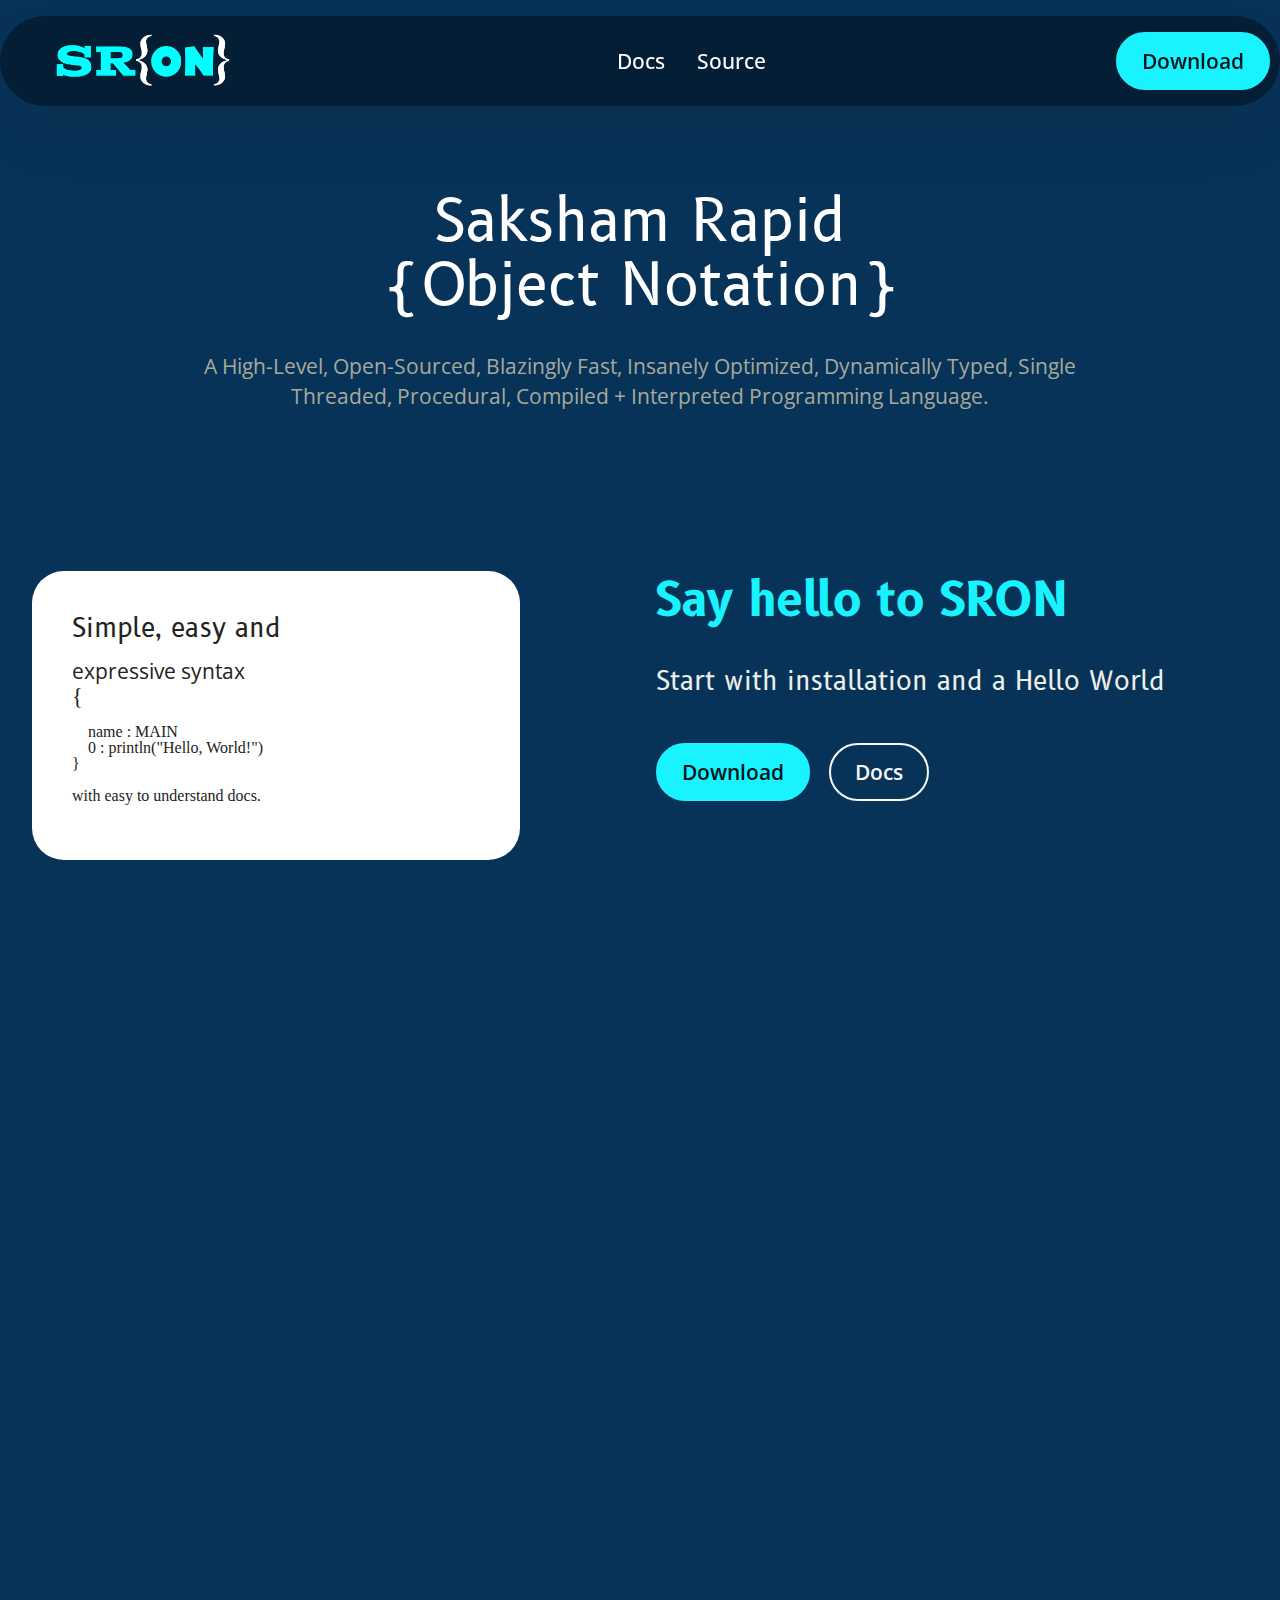
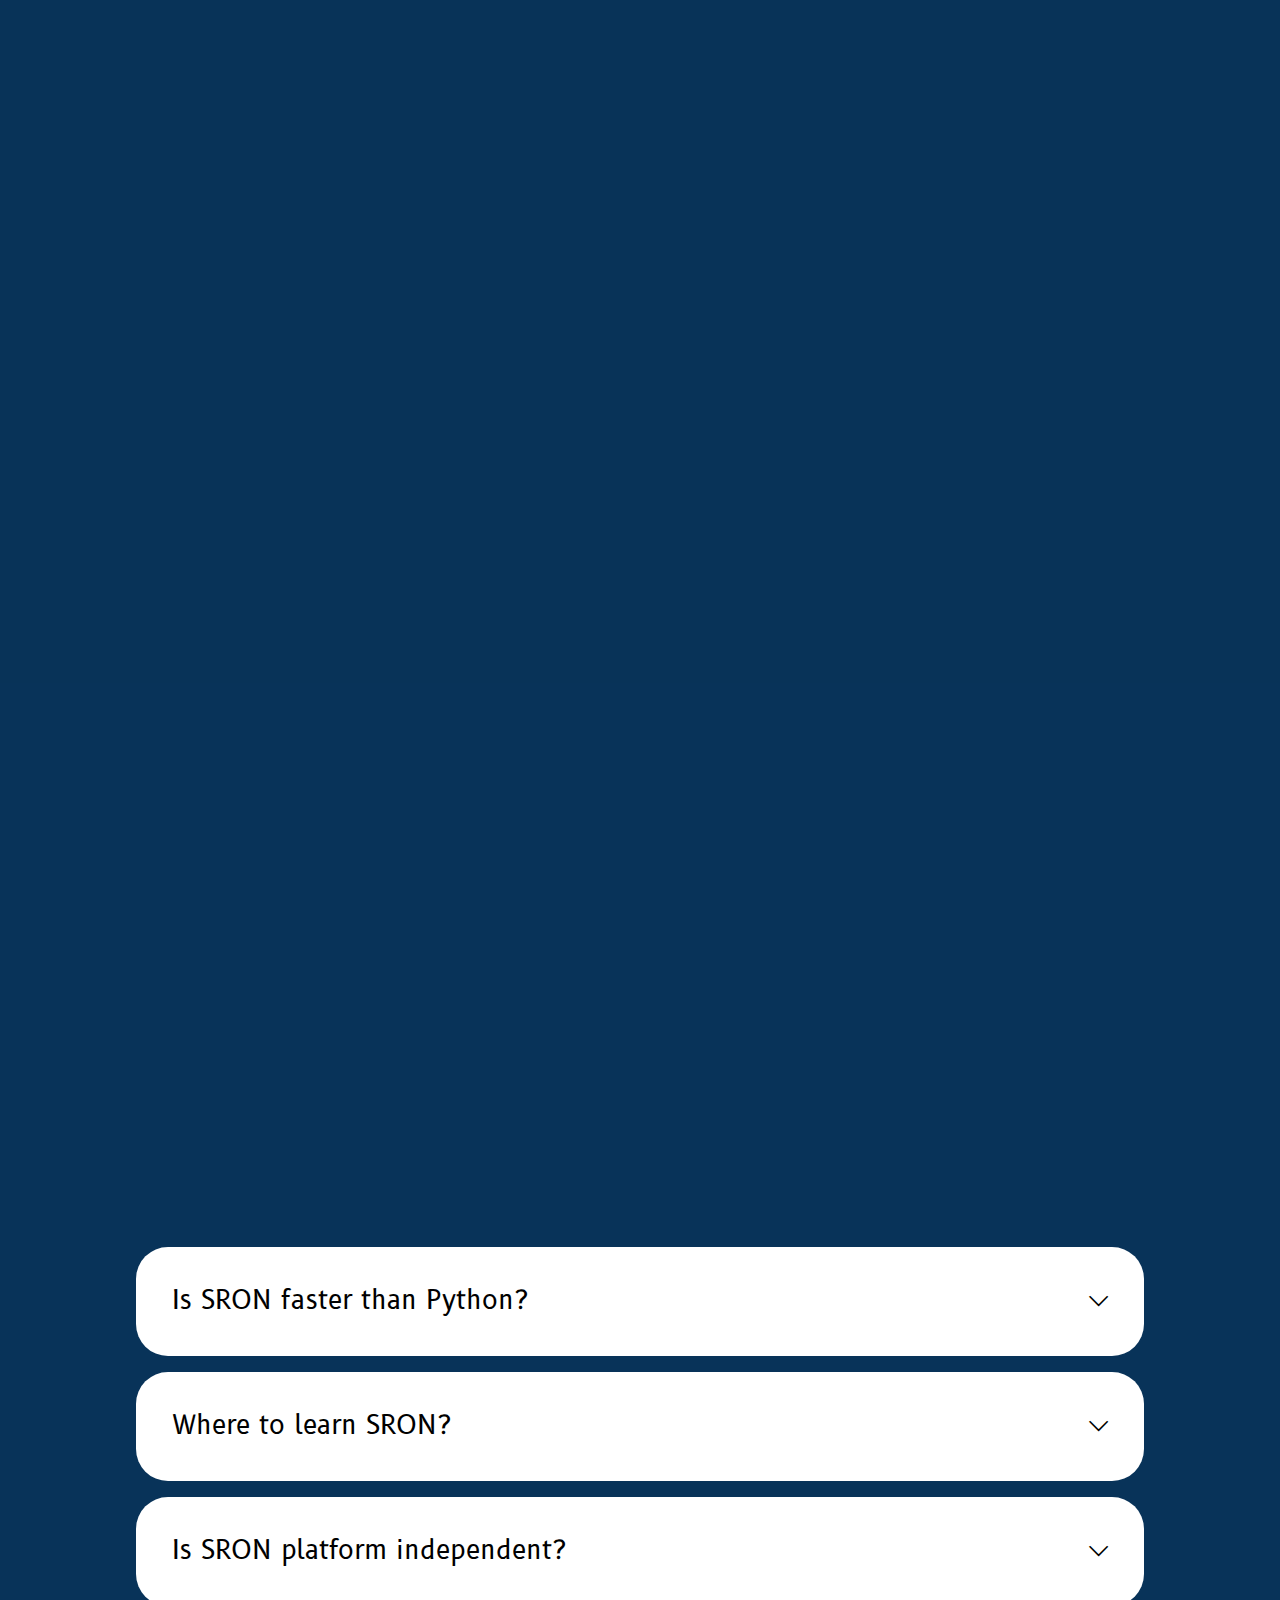
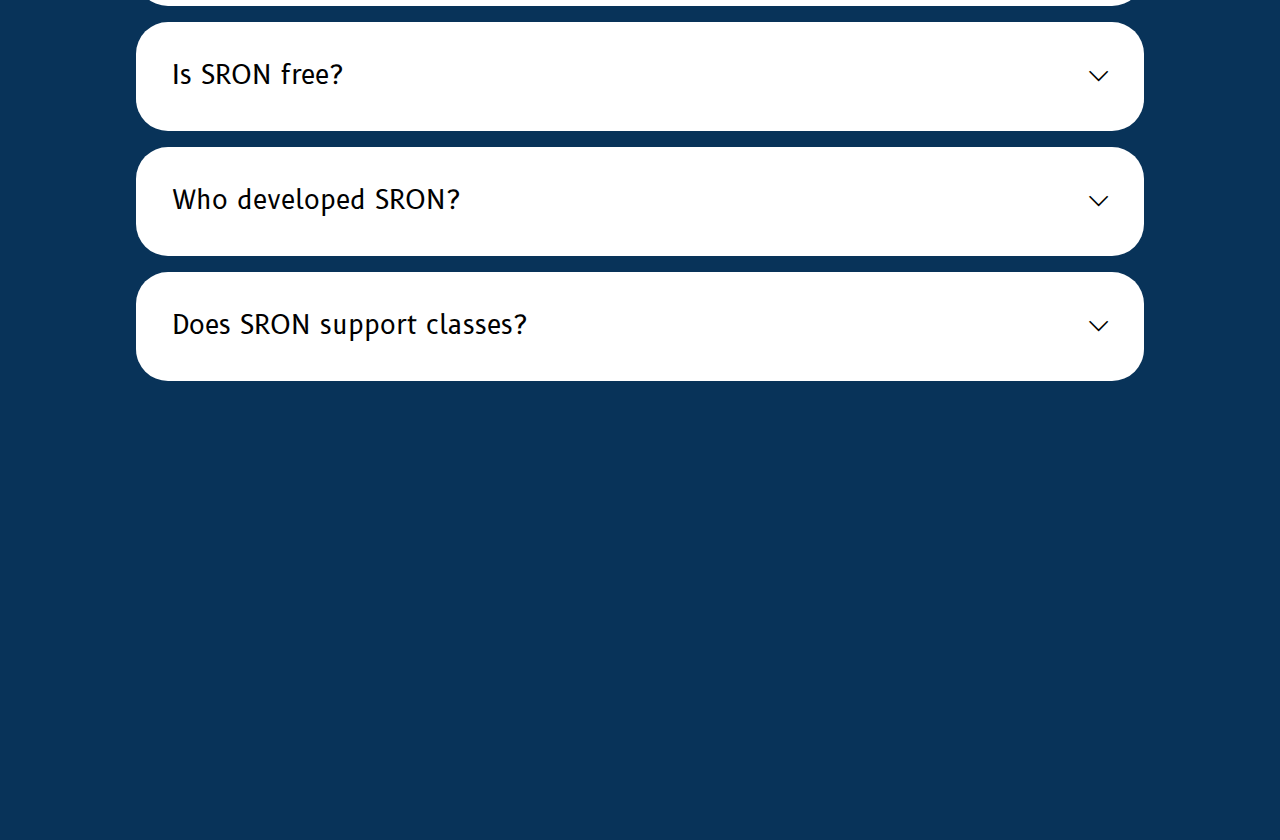
==== commit 837afa48: "Add files via upload" ====
--- a/index.html
+++ b/index.html
@@ -1,385 +1,485 @@
 <!DOCTYPE html>
-<html  >
+<html>
+
 <head>
-  <!-- Site made with Mobirise Website Builder v5.9.18, https://mobirise.com -->
-  <meta charset="UTF-8">
-  <meta http-equiv="X-UA-Compatible" content="IE=edge">
-  <meta name="generator" content="Mobirise v5.9.18, mobirise.com">
-  <meta name="twitter:card" content="summary_large_image"/>
-  <meta name="twitter:image:src" content="assets/images/index-meta.png">
-  <meta property="og:image" content="assets/images/index-meta.png">
-  <meta name="twitter:title" content="SRON - Programming Language">
-  <meta name="viewport" content="width=device-width, initial-scale=1, minimum-scale=1">
-  <link rel="shortcut icon" href="assets/images/favicon-128x128.png" type="image/x-icon">
-  <meta name="description" content="SRON - Blazingly Fast, Optimized, Dynamically Typed, Single Treaded, Procedural, Compiled + Interpreted Programming Language">
-  
-  
-  <title>SRON - Programming Language</title>
-  <link rel="stylesheet" href="assets/web/assets/mobirise-icons2/mobirise2.css">
-  <link rel="stylesheet" href="assets/web/assets/mobirise-icons-bold/mobirise-icons-bold.css">
-  <link rel="stylesheet" href="assets/bootstrap/css/bootstrap.min.css">
-  <link rel="stylesheet" href="assets/bootstrap/css/bootstrap-grid.min.css">
-  <link rel="stylesheet" href="assets/bootstrap/css/bootstrap-reboot.min.css">
-  <link rel="stylesheet" href="assets/animatecss/animate.css">
-  <link rel="stylesheet" href="assets/dropdown/css/style.css">
-  <link rel="stylesheet" href="assets/socicon/css/styles.css">
-  <link rel="stylesheet" href="assets/theme/css/style.css">
-  <link rel="preload" href="https://fonts.googleapis.com/css?family=B612:400,400i,700,700i&display=swap" as="style" onload="this.onload=null;this.rel='stylesheet'">
-  <noscript><link rel="stylesheet" href="https://fonts.googleapis.com/css?family=B612:400,400i,700,700i&display=swap"></noscript>
-  <link rel="preload" href="https://fonts.googleapis.com/css?family=Open+Sans:300,400,500,600,700,800,300i,400i,500i,600i,700i,800i&display=swap" as="style" onload="this.onload=null;this.rel='stylesheet'">
-  <noscript><link rel="stylesheet" href="https://fonts.googleapis.com/css?family=Open+Sans:300,400,500,600,700,800,300i,400i,500i,600i,700i,800i&display=swap"></noscript>
-  <link rel="preload" as="style" href="assets/mobirise/css/mbr-additional.css?v=yhou88"><link rel="stylesheet" href="assets/mobirise/css/mbr-additional.css?v=yhou88" type="text/css">
-
-  
-  
-  
+	<!-- Site made with Mobirise Website Builder v5.9.18, https://mobirise.com -->
+	<meta charset="UTF-8">
+	<meta http-equiv="X-UA-Compatible" content="IE=edge">
+	<meta name="generator" content="Mobirise v5.9.18, mobirise.com">
+	<meta name="twitter:card" content="summary_large_image" />
+	<meta name="twitter:image:src" content="assets/images/index-meta.png">
+	<meta property="og:image" content="assets/images/index-meta.png">
+	<meta name="twitter:title" content="SRON - Programming Language">
+	<meta name="viewport" content="width=device-width, initial-scale=1, minimum-scale=1">
+	<link rel="shortcut icon" href="assets/images/favicon-128x128.png" type="image/x-icon">
+	<meta name="description"
+		content="SRON - Blazingly Fast, Optimized, Dynamically Typed, Single Treaded, Procedural, Compiled + Interpreted Programming Language">
+
+
+	<title>SRON - Programming Language</title>
+	<link rel="stylesheet" href="assets/web/assets/mobirise-icons2/mobirise2.css">
+	<link rel="stylesheet" href="assets/web/assets/mobirise-icons-bold/mobirise-icons-bold.css">
+	<link rel="stylesheet" href="assets/bootstrap/css/bootstrap.min.css">
+	<link rel="stylesheet" href="assets/bootstrap/css/bootstrap-grid.min.css">
+	<link rel="stylesheet" href="assets/bootstrap/css/bootstrap-reboot.min.css">
+	<link rel="stylesheet" href="assets/animatecss/animate.css">
+	<link rel="stylesheet" href="assets/dropdown/css/style.css">
+	<link rel="stylesheet" href="assets/socicon/css/styles.css">
+	<link rel="stylesheet" href="assets/theme/css/style.css">
+	<link rel="preload" href="https://fonts.googleapis.com/css?family=B612:400,400i,700,700i&display=swap" as="style"
+		onload="this.onload=null;this.rel='stylesheet'">
+	<noscript>
+		<link rel="stylesheet" href="https://fonts.googleapis.com/css?family=B612:400,400i,700,700i&display=swap">
+	</noscript>
+	<link rel="preload"
+		href="https://fonts.googleapis.com/css?family=Open+Sans:300,400,500,600,700,800,300i,400i,500i,600i,700i,800i&display=swap"
+		as="style" onload="this.onload=null;this.rel='stylesheet'">
+	<noscript>
+		<link rel="stylesheet"
+			href="https://fonts.googleapis.com/css?family=Open+Sans:300,400,500,600,700,800,300i,400i,500i,600i,700i,800i&display=swap">
+	</noscript>
+	<link rel="preload" as="style" href="assets/mobirise/css/mbr-additional.css?v=yhou88">
+	<link rel="stylesheet" href="assets/mobirise/css/mbr-additional.css?v=yhou88" type="text/css">
+
+
+
+
 </head>
+
 <body>
-  
-  <section data-bs-version="5.1" class="menu menu1 cid-tJGsCG1vVL" once="menu" id="menu01-1">
+
+	<section data-bs-version="5.1" class="menu menu1 cid-tJGsCG1vVL" once="menu" id="menu01-1">
+
+
+		<nav class="navbar navbar-dropdown navbar-fixed-top navbar-expand-lg">
+			<div class="container">
+				<div class="navbar-brand">
+					<span class="navbar-logo">
+						<a href="index.html">
+							<img src="assets/images/sron-transparent-1.webp" alt="SRON Logo" style="height: 4.1rem;">
+						</a>
+					</span>
+
+				</div>
+				<button class="navbar-toggler" type="button" data-toggle="collapse" data-bs-toggle="collapse"
+					data-target="#navbarSupportedContent" data-bs-target="#navbarSupportedContent"
+					aria-controls="navbarNavAltMarkup" aria-expanded="false" aria-label="Toggle navigation">
+					<div class="hamburger">
+						<span></span>
+						<span></span>
+						<span></span>
+						<span></span>
+					</div>
+				</button>
+				<div class="collapse navbar-collapse" id="navbarSupportedContent">
+					<ul class="navbar-nav nav-dropdown" data-app-modern-menu="true">
+						<li class="nav-item">
+							<a class="nav-link link text-warning display-4" href="https://sron.gitbook.io/docs"
+								aria-expanded="false" target="_blank">Docs</a>
+						</li>
+						<li class="nav-item">
+							<a class="nav-link link text-warning display-4" href="https://github.com/saksham-joshi/SRON"
+								target="_blank">Source</a>
+						</li>
+					</ul>
+
+					<div class="navbar-buttons mbr-section-btn"><a class="btn btn-primary display-4"
+							href="download.html" target="_blank">Download</a></div>
+				</div>
+			</div>
+		</nav>
+	</section>
+
+	<section data-bs-version="5.1" class="header16 cid-tJGs7X2OSn" id="header16-0">
+
+
+
+
+
+		<div class="text-center container-fluid">
+
+			<div class="row justify-content-center">
+				<div class="col-md-12 col-lg-9">
+					<h1 class="mbr-section-title mbr-fonts-style mt-4 display-1">Saksham Rapid<br>{Object Notation}</h1>
+					<p class="mbr-text mbr-fonts-style mt-4 display-7">A High-Level, Open-Sourced, Blazingly Fast,
+						Insanely Optimized, Dynamically Typed, Single Threaded, Procedural, Compiled + Interpreted
+						Programming Language.</p>
+
+				</div>
+			</div>
+		</div>
+	</section>
+
+	<section data-bs-version="5.1" class="header6 cid-ubfVCaaSme" id="header06-1">
+
+
+
+
+
+		<div class="container">
+			<div class="row">
+				<div class="col-12 col-lg-5">
+					<div class="card-wrapper">
+						<h3 class="mbr-section-cardtitle mbr-fonts-style mb-2 display-5">Simple, easy and</h3>
+
+						<p class="mbr-cardtext mbr-fonts-style mb-0 display-4">expressive syntax</p>
+						<p><span style="font-size: 1.4rem;">{</span><br></p>
+						<p> &nbsp;&nbsp;&nbsp;&nbsp;name : MAIN
+							<br> &nbsp;&nbsp;&nbsp;&nbsp;0 : println("Hello, World!")
+							<br>}
+						</p>
+						<p>with easy to understand docs.</p>
+					</div>
+				</div>
+				<div class="col-12 col-lg-6">
+					<h1 class="mbr-section-title mbr-fonts-style mb-4 display-2"><strong>Say
+							hello&nbsp;</strong><strong>to SRON</strong></h1>
+					<h2 class="mbr-section-subtitle mbr-fonts-style mb-4 display-5">Start with installation and a Hello
+						World</h2>
+
+					<div class="mbr-section-btn mt-4"><a class="btn btn-primary display-7"
+							href="page1.html">Download</a>
+						<a class="btn btn-danger-outline display-7" href="https://sron.gitbook.io/docs"
+							target="_blank">Docs</a>
+					</div>
+				</div>
+			</div>
+		</div>
+	</section>
+
+	<section data-bs-version="5.1" class="header1 cid-ubfV8MvEbj" id="header01-0">
+
+
+
+
+
+		<div class="container-fluid">
+			<div class="row justify-content-center">
+				<div class="col-12 col-md-12 col-lg-8 image-wrapper">
+					<img class="w-100" src="assets/images/working-flow-720x492.webp" alt="sron_flow_diagram">
+				</div>
+				<div class="col-12 col-lg col-md-12">
+					<div class="text-wrapper align-left">
+
+						<p class="mbr-text mbr-fonts-style mb-4 display-7">
+							The SRON compiler converts SRON source code to SRON bytecode and saves it to a ".srb" file.
+							Then, the SRON interpreter executes the ".srb" file with great speed, using less memory and
+							consuming less power.
+						</p>
+
+					</div>
+				</div>
+			</div>
+		</div>
+	</section>
+
+	<section data-bs-version="5.1" class="image3 cid-ucoG45nrPe" id="image3-14">
+
+
+
+		<div class="mbr-overlay" style="opacity: 1; background-color: rgb(8, 51, 88);">
+		</div>
+
+		<div class="container">
+			<div class="row justify-content-center">
+				<div class="col-12 col-lg-10">
+					<div class="image-wrapper">
+						<img src="assets/images/time-taken-1280x720.webp" alt="Mobirise Website Builder">
+						<p class="mbr-description mbr-fonts-style mt-2 align-center display-4"><strong><em>The above
+									result is from system with Intel Core i5 (x64) with 8GB Ram while charging
+									on.</em></strong></p>
+					</div>
+				</div>
+			</div>
+		</div>
+	</section>
+
+	<section data-bs-version="5.1" class="features023 cid-ubm45U4jBS" id="features023-5">
+
+
+
+
+
+		<div class="container">
+			<div class="row justify-content-center">
+				<div class="col-12 content-head">
+					<div class="card-wrapper mb-5">
+						<div class="card-box align-center">
+
+
+
+						</div>
+					</div>
+				</div>
+			</div>
+			<div class="row content-row">
+				<div class="item features-without-image col-12 col-md-6 col-lg-4 item-mb">
+					<div class="item-wrapper">
+						<div class="title mb-3">
+							<span class="num mbr-fonts-style display-1"><strong>01.</strong></span>
+						</div>
+						<h4 class="card-title mbr-fonts-style display-5"><strong>Requirements</strong></h4>
+						<p class="mbr-text card-text mbr-fonts-style mb-0 display-7">
+							Just a normal computer with 512MB Ram and 1.3Ghz processor is more than enough.</p>
+					</div>
+				</div>
+				<div class="item features-without-image col-12 col-md-6 col-lg-4 item-mb">
+					<div class="item-wrapper">
+						<div class="title mb-3">
+							<span class="num mbr-fonts-style display-1"><strong>02.</strong></span>
+						</div>
+						<h4 class="card-title mbr-fonts-style display-5">
+							<strong>Compatibility</strong>
+						</h4>
+						<p class="mbr-text card-text mbr-fonts-style mb-0 display-7">Currently available for Windows
+							only. Under development for Linux and Mac.<br></p>
+					</div>
+				</div>
+				<div class="item features-without-image col-12 col-md-6 col-lg-4 item-mb">
+					<div class="item-wrapper">
+						<div class="title mb-3">
+							<span class="num mbr-fonts-style display-1"><strong>03.</strong></span>
+						</div>
+						<h4 class="card-title mbr-fonts-style display-5"><strong>Learning Curve</strong></h4>
+						<p class="mbr-text card-text mbr-fonts-style mb-0 display-7">Because of simple syntax and well
+							written documentations, learning SRON is as easy as drinking water.</p>
+					</div>
+				</div>
+			</div>
+		</div>
+	</section>
+
+	<section data-bs-version="5.1" class="list1 cid-ubm41Q7xu0" id="list01-4">
+
+
+		<div class="container">
+			<div class="row justify-content-center">
+				<div class="col-12 col-md-12 col-lg-10 m-auto">
+					<div class="content">
+						<div class="row justify-content-center mb-5">
+							<div class="col-12 content-head">
+								<div class="mbr-section-head">
+									<h4 class="mbr-section-title mbr-fonts-style align-center mb-0 display-2">
+										<strong>Got Questions?</strong>
+									</h4>
+
+								</div>
+							</div>
+						</div>
+						<div id="bootstrap-accordion_9" class="panel-group accordionStyles accordion" role="tablist"
+							aria-multiselectable="true">
+							<div class="card">
+								<div class="card-header" role="tab" id="headingOne">
+									<a role="button" class="panel-title collapsed" data-toggle="collapse"
+										data-bs-toggle="collapse" data-core="" href="#collapse1_9" aria-expanded="false"
+										aria-controls="collapse1">
+										<h6 class="panel-title-edit mbr-semibold mbr-fonts-style mb-0 display-5">Is SRON
+											faster than Python?
+										</h6>
+										<span class="sign mbr-iconfont mobi-mbri-arrow-down"></span>
+									</a>
+								</div>
+								<div id="collapse1_9" class="panel-collapse noScroll collapse" role="tabpanel"
+									aria-labelledby="headingOne" data-parent="#accordion"
+									data-bs-parent="#bootstrap-accordion_9">
+									<div class="panel-body">
+										<p class="mbr-fonts-style panel-text display-7">Definitely, SRON is <strong>5x
+												times faster </strong>than python.</p>
+									</div>
+								</div>
+							</div>
+							<div class="card">
+								<div class="card-header" role="tab" id="headingOne">
+									<a role="button" class="panel-title collapsed" data-toggle="collapse"
+										data-bs-toggle="collapse" data-core="" href="#collapse2_9" aria-expanded="false"
+										aria-controls="collapse2">
+										<h6 class="panel-title-edit mbr-semibold mbr-fonts-style mb-0 display-5">Where
+											to learn SRON?
+										</h6>
+										<span class="sign mbr-iconfont mobi-mbri-arrow-down"></span>
+									</a>
+								</div>
+								<div id="collapse2_9" class="panel-collapse noScroll collapse" role="tabpanel"
+									aria-labelledby="headingOne" data-parent="#accordion"
+									data-bs-parent="#bootstrap-accordion_9">
+									<div class="panel-body">
+										<p class="mbr-fonts-style panel-text display-7">SRON is very simple and easy to
+											understand. So, you don't need video tutorials to learn. Just read the
+											official documentations carefully from&nbsp;<a
+												href="https://sron.gitbook.io/docs" class="text-secondary"
+												target="_blank">https://sron.gitbook.io/docs</a>&nbsp;.</p>
+									</div>
+								</div>
+							</div>
+							<div class="card">
+								<div class="card-header" role="tab" id="headingOne">
+									<a role="button" class="panel-title collapsed" data-toggle="collapse"
+										data-bs-toggle="collapse" data-core="" href="#collapse3_9" aria-expanded="false"
+										aria-controls="collapse3">
+										<h6 class="panel-title-edit mbr-semibold mbr-fonts-style mb-0 display-5">Is SRON
+											platform independent?<br></h6>
+										<span class="sign mbr-iconfont mobi-mbri-arrow-down"></span>
+									</a>
+								</div>
+								<div id="collapse3_9" class="panel-collapse noScroll collapse" role="tabpanel"
+									aria-labelledby="headingOne" data-parent="#accordion"
+									data-bs-parent="#bootstrap-accordion_9">
+									<div class="panel-body">
+										<p class="mbr-fonts-style panel-text display-7">
+											Actually, the design and implementation of SRON is made with the purpose 
+											of platform independency. Till Version 1.0, SRON is only available for Windows
+											but soon it will be released for mulitple OS platforms.
+										</p>
+									</div>
+								</div>
+							</div>
+							<div class="card">
+								<div class="card-header" role="tab" id="headingOne">
+									<a role="button" class="panel-title collapsed" data-toggle="collapse"
+										data-bs-toggle="collapse" data-core="" href="#collapse4_9" aria-expanded="false"
+										aria-controls="collapse4">
+										<h6 class="panel-title-edit mbr-semibold mbr-fonts-style mb-0 display-5">Is SRON
+											free?
+										</h6>
+										<span class="sign mbr-iconfont mobi-mbri-arrow-down"></span>
+									</a>
+								</div>
+								<div id="collapse4_9" class="panel-collapse noScroll collapse" role="tabpanel"
+									aria-labelledby="headingOne" data-parent="#accordion"
+									data-bs-parent="#bootstrap-accordion_9">
+									<div class="panel-body">
+										<p class="mbr-fonts-style panel-text display-7">
+											Yes, SRON is absolutely free and open source. View the source code from <a
+												href="https://github.com/saksham-joshi/SRON" class="text-primary"
+												target="_blank">here</a></p>
+									</div>
+								</div>
+							</div>
+							<div class="card">
+								<div class="card-header" role="tab" id="headingOne">
+									<a role="button" class="panel-title collapsed" data-toggle="collapse"
+										data-bs-toggle="collapse" data-core="" href="#collapse5_9" aria-expanded="false"
+										aria-controls="collapse5">
+										<h6 class="panel-title-edit mbr-semibold mbr-fonts-style mb-0 display-5">
+											Who developed SRON?</h6>
+										<span class="sign mbr-iconfont mobi-mbri-arrow-down"></span>
+									</a>
+								</div>
+								<div id="collapse5_9" class="panel-collapse noScroll collapse" role="tabpanel"
+									aria-labelledby="headingOne" data-parent="#accordion"
+									data-bs-parent="#bootstrap-accordion_9">
+									<div class="panel-body">
+										<p class="mbr-fonts-style panel-text display-7">
+											SRON is developed by <a href="https://sakshamjoshi.netlify.app/"
+												class="text-primary" target="_blank">Saksham Joshi</a>&nbsp;as his
+											bachelor's final year project.</p>
+									</div>
+								</div>
+							</div>
+							<div class="card">
+								<div class="card-header" role="tab" id="headingOne">
+									<a role="button" class="panel-title collapsed" data-toggle="collapse"
+										data-bs-toggle="collapse" data-core="" href="#collapse6_9" aria-expanded="false"
+										aria-controls="collapse6">
+										<h6 class="panel-title-edit mbr-semibold mbr-fonts-style mb-0 display-5">Does
+											SRON support classes?</h6>
+										<span class="sign mbr-iconfont mobi-mbri-arrow-down"></span>
+									</a>
+								</div>
+								<div id="collapse6_9" class="panel-collapse noScroll collapse" role="tabpanel"
+									aria-labelledby="headingOne" data-parent="#accordion"
+									data-bs-parent="#bootstrap-accordion_9">
+									<div class="panel-body">
+										<p class="mbr-fonts-style panel-text display-7">
+											Till SRON Version 1.0, SRON doesn't support classes. It is a functional
+											programming language.</p>
+									</div>
+								</div>
+							</div>
+						</div>
+					</div>
+				</div>
+			</div>
+		</div>
+	</section>
+
+	<section data-bs-version="5.1" class="footer3 cid-ubm3YcSNrS" once="footers" id="footer03-2">
+
+
+
+
+
+		<div class="container">
+			<div class="row">
+				<div class="row-links">
+					<ul class="header-menu">
+
+
+
+
+						<li class="header-menu-item mbr-fonts-style display-5"><a href="https://sron.gitbook.io/docs"
+								class="text-primary" target="_blank">Docs</a></li>
+						<li class="header-menu-item mbr-fonts-style display-5"><a
+								href="https://sron.gitbook.io/docs/sample-codes" class="text-primary"
+								target="_blank">Sample</a></li>
+						<li class="header-menu-item mbr-fonts-style display-5"><a href="index.html" class="text-primary"
+								target="_blank">Home</a></li>
+						<li class="header-menu-item mbr-fonts-style display-5"><a
+								href="https://www.linkedin.com/newsletters/7194010678465040385/" class="text-primary"
+								target="_blank">Blogs</a>
+						</li>
+					</ul>
+				</div>
+
+				<div class="col-12 mt-4">
+					<div class="social-row">
+						<div class="soc-item">
+							<a href="https://sron.gitbook.io/docs/donate" target="_blank">
+								<span class="mbr-iconfont display-7 mobi-mbri-cash mobi-mbri"></span>
+							</a>
+						</div>
+						<div class="soc-item">
+							<a href="https://x.com/sakshamjoshi27" target="_blank">
+								<span class="mbr-iconfont socicon-twitter socicon"></span>
+							</a>
+						</div>
+						<div class="soc-item">
+							<a href="https://www.instagram.com/sakshamjoshi27/" target="_blank">
+								<span class="mbr-iconfont socicon-instagram socicon"></span>
+							</a>
+						</div>
+						<div class="soc-item">
+							<a href="https://linkedin.com/in/sakshamjoshi27" target="_blank">
+								<span class="mbr-iconfont socicon-linkedin socicon"></span>
+							</a>
+						</div>
+						<div class="soc-item">
+							<a href="https://github.com/saksham-joshi/SRON" target="_blank">
+								<span class="mbr-iconfont mbrib-github"></span>
+							</a>
+						</div>
+					</div>
+				</div>
+				<div class="col-12 mt-5">
+					<p class="mbr-fonts-style copyright display-7">
+						© <em>Copyright</em>&nbsp; <strong>Saksham Joshi</strong> <em>- All Rights Reserved
+						</em></p>
+				</div>
+			</div>
+		</div>
+	</section>
 	
-
-	<nav class="navbar navbar-dropdown navbar-fixed-top navbar-expand-lg">
-		<div class="container">
-			<div class="navbar-brand">
-				<span class="navbar-logo">
-					<a href="index.html">
-						<img src="assets/images/sron-transparent-1.webp" alt="SRON Logo" style="height: 4.1rem;">
-					</a>
-				</span>
-				
-			</div>
-			<button class="navbar-toggler" type="button" data-toggle="collapse" data-bs-toggle="collapse" data-target="#navbarSupportedContent" data-bs-target="#navbarSupportedContent" aria-controls="navbarNavAltMarkup" aria-expanded="false" aria-label="Toggle navigation">
-				<div class="hamburger">
-					<span></span>
-					<span></span>
-					<span></span>
-					<span></span>
-				</div>
-			</button>
-			<div class="collapse navbar-collapse" id="navbarSupportedContent">
-				<ul class="navbar-nav nav-dropdown" data-app-modern-menu="true"><li class="nav-item">
-						<a class="nav-link link text-warning display-4" href="https://sron.gitbook.io/docs" aria-expanded="false" target="_blank">Docs</a>
-					</li>
-					<li class="nav-item">
-						<a class="nav-link link text-warning display-4" href="https://github.com/saksham-joshi/SRON" target="_blank">Source</a>
-					</li></ul>
-				
-				<div class="navbar-buttons mbr-section-btn"><a class="btn btn-primary display-4" href="download.html" target="_blank">Download</a></div>
-			</div>
-		</div>
-	</nav>
-</section>
-
-<section data-bs-version="5.1" class="header16 cid-tJGs7X2OSn" id="header16-0">
-  
-
-  
-  
-
-  <div class="text-center container-fluid">
-    
-    <div class="row justify-content-center">
-      <div class="col-md-12 col-lg-9">
-        <h1 class="mbr-section-title mbr-fonts-style mt-4 display-1">Saksham Rapid<br>{Object Notation}</h1>
-        <p class="mbr-text mbr-fonts-style mt-4 display-7">A High-Level, Open-Sourced, Blazingly Fast, Insanely Optimized, Dynamically Typed, Single Threaded, Procedural, Compiled + Interpreted Programming Language.</p>
-        
-      </div>
-    </div>
-  </div>
-</section>
-
-<section data-bs-version="5.1" class="header6 cid-ubfVCaaSme" id="header06-1">
-	
-
-	
-	
-
-	<div class="container">
-		<div class="row">
-			<div class="col-12 col-lg-5">
-				<div class="card-wrapper">
-					<h3 class="mbr-section-cardtitle mbr-fonts-style mb-2 display-5">Simple, easy and</h3>
-
-					<p class="mbr-cardtext mbr-fonts-style mb-0 display-4">expressive syntax</p><p><span style="font-size: 1.4rem;">{</span><br></p><p>    &nbsp;&nbsp;&nbsp;&nbsp;name : MAIN
-<br>   &nbsp;&nbsp;&nbsp;&nbsp;0 : println("Hello, World!")
-<br>}</p><p>with easy to understand docs.</p>
-				</div>
-			</div>
-			<div class="col-12 col-lg-6">
-				<h1 class="mbr-section-title mbr-fonts-style mb-4 display-2"><strong>Say hello&nbsp;</strong><strong>to SRON</strong></h1>
-				<h2 class="mbr-section-subtitle mbr-fonts-style mb-4 display-5">Start with installation and a Hello World</h2>
-				
-				<div class="mbr-section-btn mt-4"><a class="btn btn-primary display-7" href="page1.html">Download</a>
-					<a class="btn btn-danger-outline display-7" href="https://sron.gitbook.io/docs" target="_blank">Docs</a></div>
-			</div>
-		</div>
-	</div>
-</section>
-
-<section data-bs-version="5.1" class="header1 cid-ubfV8MvEbj" id="header01-0">
-	
-
-	
-	
-
-	<div class="container-fluid">
-		<div class="row justify-content-center">
-			<div class="col-12 col-md-12 col-lg-8 image-wrapper">
-				<img class="w-100" src="assets/images/working-flow-720x492.webp" alt="sron_flow_diagram">
-			</div>
-			<div class="col-12 col-lg col-md-12">
-				<div class="text-wrapper align-left">
-					
-					<p class="mbr-text mbr-fonts-style mb-4 display-7">
-						The SRON compiler converts SRON source code to SRON bytecode and saves it to a ".srb" file. Then, the SRON interpreter executes the ".srb" file with great speed, using less memory and consuming less power.
-					</p>
-					
-				</div>
-			</div>
-		</div>
-	</div>
-</section>
-
-<section data-bs-version="5.1" class="image3 cid-ucoG45nrPe" id="image3-14">
-    
-
-    
-    <div class="mbr-overlay" style="opacity: 1; background-color: rgb(8, 51, 88);">
-    </div>
-
-    <div class="container">
-        <div class="row justify-content-center">
-            <div class="col-12 col-lg-10">
-                <div class="image-wrapper">
-                    <img src="assets/images/time-taken-1280x720.webp" alt="Mobirise Website Builder">
-                    <p class="mbr-description mbr-fonts-style mt-2 align-center display-4"><strong><em>The above result is from system with Intel Core i5 (x64) with 8GB Ram while charging on.</em></strong></p>
-                </div>
-            </div>
-        </div>
-    </div>
-</section>
-
-<section data-bs-version="5.1" class="features023 cid-ubm45U4jBS" id="features023-5">
-
-    
-
-    
-    
-    <div class="container">
-        <div class="row justify-content-center">
-            <div class="col-12 content-head">
-                <div class="card-wrapper mb-5">
-                    <div class="card-box align-center">
-                        
-                        
-                        
-                    </div>
-                </div>
-            </div>
-        </div>
-        <div class="row content-row">
-            <div class="item features-without-image col-12 col-md-6 col-lg-4 item-mb">
-                <div class="item-wrapper">
-                    <div class="title mb-3">
-                        <span class="num mbr-fonts-style display-1"><strong>01.</strong></span>
-                    </div>
-                    <h4 class="card-title mbr-fonts-style display-5"><strong>Requirements</strong></h4>
-                    <p class="mbr-text card-text mbr-fonts-style mb-0 display-7">
-                        Just a normal computer with 512MB Ram and 1.3Ghz processor is more than enough.</p>
-                </div>
-            </div>
-            <div class="item features-without-image col-12 col-md-6 col-lg-4 item-mb">
-                <div class="item-wrapper">
-                    <div class="title mb-3">
-                        <span class="num mbr-fonts-style display-1"><strong>02.</strong></span>
-                    </div>
-                    <h4 class="card-title mbr-fonts-style display-5">
-                        <strong>Compatibility</strong></h4>
-                    <p class="mbr-text card-text mbr-fonts-style mb-0 display-7">Currently available for Windows only. Under development for Linux and Mac.<br></p>
-                </div>
-            </div>
-            <div class="item features-without-image col-12 col-md-6 col-lg-4 item-mb">
-                <div class="item-wrapper">
-                    <div class="title mb-3">
-                        <span class="num mbr-fonts-style display-1"><strong>03.</strong></span>
-                    </div>
-                    <h4 class="card-title mbr-fonts-style display-5"><strong>Learning Curve</strong></h4>
-                    <p class="mbr-text card-text mbr-fonts-style mb-0 display-7">Because of simple syntax and well written documentations, learning SRON is as easy as drinking water.</p>
-                </div>
-            </div>
-        </div>
-    </div>
-</section>
-
-<section data-bs-version="5.1" class="list1 cid-ubm41Q7xu0" id="list01-4">	
-    
-	
-	<div class="container">
-		<div class="row justify-content-center">
-			<div class="col-12 col-md-12 col-lg-10 m-auto">
-				<div class="content">
-					<div class="row justify-content-center mb-5">
-						<div class="col-12 content-head">
-							<div class="mbr-section-head">
-								<h4 class="mbr-section-title mbr-fonts-style align-center mb-0 display-2">
-									<strong>Got Questions?</strong>
-								</h4>
-								
-							</div>
-						</div>
-					</div>
-					<div id="bootstrap-accordion_9" class="panel-group accordionStyles accordion" role="tablist" aria-multiselectable="true">
-						<div class="card">
-							<div class="card-header" role="tab" id="headingOne">
-								<a role="button" class="panel-title collapsed" data-toggle="collapse" data-bs-toggle="collapse" data-core="" href="#collapse1_9" aria-expanded="false" aria-controls="collapse1">
-									<h6 class="panel-title-edit mbr-semibold mbr-fonts-style mb-0 display-5">Is SRON faster than Python?
-									</h6>
-									<span class="sign mbr-iconfont mobi-mbri-arrow-down"></span>
-								</a>
-							</div>
-							<div id="collapse1_9" class="panel-collapse noScroll collapse" role="tabpanel" aria-labelledby="headingOne" data-parent="#accordion" data-bs-parent="#bootstrap-accordion_9">
-								<div class="panel-body">
-									<p class="mbr-fonts-style panel-text display-7">Definitely, SRON is <strong>5x times faster </strong>than python.</p>
-								</div>
-							</div>
-						</div>
-						<div class="card">
-							<div class="card-header" role="tab" id="headingOne">
-								<a role="button" class="panel-title collapsed" data-toggle="collapse" data-bs-toggle="collapse" data-core="" href="#collapse2_9" aria-expanded="false" aria-controls="collapse2">
-									<h6 class="panel-title-edit mbr-semibold mbr-fonts-style mb-0 display-5">Where to learn SRON?
-									</h6>
-									<span class="sign mbr-iconfont mobi-mbri-arrow-down"></span>
-								</a>
-							</div>
-							<div id="collapse2_9" class="panel-collapse noScroll collapse" role="tabpanel" aria-labelledby="headingOne" data-parent="#accordion" data-bs-parent="#bootstrap-accordion_9">
-								<div class="panel-body">
-									<p class="mbr-fonts-style panel-text display-7">SRON is very simple and easy to understand. So, you don't need video tutorials to learn. Just read the official documentations carefully from&nbsp;<a href="https://sron.gitbook.io/docs" class="text-secondary" target="_blank">https://sron.gitbook.io/docs</a>&nbsp;.</p>
-								</div>
-							</div>
-						</div>
-						<div class="card">
-							<div class="card-header" role="tab" id="headingOne">
-								<a role="button" class="panel-title collapsed" data-toggle="collapse" data-bs-toggle="collapse" data-core="" href="#collapse3_9" aria-expanded="false" aria-controls="collapse3">
-									<h6 class="panel-title-edit mbr-semibold mbr-fonts-style mb-0 display-5">Is SRON platform independent?<br></h6>
-									<span class="sign mbr-iconfont mobi-mbri-arrow-down"></span>
-								</a>
-							</div>
-							<div id="collapse3_9" class="panel-collapse noScroll collapse" role="tabpanel" aria-labelledby="headingOne" data-parent="#accordion" data-bs-parent="#bootstrap-accordion_9">
-								<div class="panel-body">
-									<p class="mbr-fonts-style panel-text display-7">Yes, SRON is platform independent because SRON's bytecode can be run of different platforms of different architecture without any issues. SRON is available for Windows, Linux and MacOS systems.</p>
-								</div>
-							</div>
-						</div>
-						<div class="card">
-							<div class="card-header" role="tab" id="headingOne">
-								<a role="button" class="panel-title collapsed" data-toggle="collapse" data-bs-toggle="collapse" data-core="" href="#collapse4_9" aria-expanded="false" aria-controls="collapse4">
-									<h6 class="panel-title-edit mbr-semibold mbr-fonts-style mb-0 display-5">Is SRON free?
-									</h6>
-									<span class="sign mbr-iconfont mobi-mbri-arrow-down"></span>
-								</a>
-							</div>
-							<div id="collapse4_9" class="panel-collapse noScroll collapse" role="tabpanel" aria-labelledby="headingOne" data-parent="#accordion" data-bs-parent="#bootstrap-accordion_9">
-								<div class="panel-body">
-									<p class="mbr-fonts-style panel-text display-7">
-										Yes, SRON is absolutely free and open source. View the source code from <a href="https://github.com/saksham-joshi/SRON" class="text-primary" target="_blank">here</a></p>
-								</div>
-							</div>
-						</div>
-						<div class="card">
-							<div class="card-header" role="tab" id="headingOne">
-								<a role="button" class="panel-title collapsed" data-toggle="collapse" data-bs-toggle="collapse" data-core="" href="#collapse5_9" aria-expanded="false" aria-controls="collapse5">
-									<h6 class="panel-title-edit mbr-semibold mbr-fonts-style mb-0 display-5">
-										Who developed SRON?</h6>
-									<span class="sign mbr-iconfont mobi-mbri-arrow-down"></span>
-								</a>
-							</div>
-							<div id="collapse5_9" class="panel-collapse noScroll collapse" role="tabpanel" aria-labelledby="headingOne" data-parent="#accordion" data-bs-parent="#bootstrap-accordion_9">
-								<div class="panel-body">
-									<p class="mbr-fonts-style panel-text display-7">
-										SRON is developed by <a href="https://sakshamjoshi.netlify.app/" class="text-primary" target="_blank">Saksham Joshi</a>&nbsp;as his bachelor's final year project.</p>
-								</div>
-							</div>
-						</div>
-						<div class="card">
-							<div class="card-header" role="tab" id="headingOne">
-								<a role="button" class="panel-title collapsed" data-toggle="collapse" data-bs-toggle="collapse" data-core="" href="#collapse6_9" aria-expanded="false" aria-controls="collapse6">
-									<h6 class="panel-title-edit mbr-semibold mbr-fonts-style mb-0 display-5">Does SRON support classes?</h6>
-									<span class="sign mbr-iconfont mobi-mbri-arrow-down"></span>
-								</a>
-							</div>
-							<div id="collapse6_9" class="panel-collapse noScroll collapse" role="tabpanel" aria-labelledby="headingOne" data-parent="#accordion" data-bs-parent="#bootstrap-accordion_9">
-								<div class="panel-body">
-									<p class="mbr-fonts-style panel-text display-7">
-										Till SRON Version 1.0, SRON doesn't support classes. It is a functional programming language.</p>
-								</div>
-							</div>
-						</div>
-					</div>
-				</div>
-			</div>
-		</div>
-	</div>
-</section>
-
-<section data-bs-version="5.1" class="footer3 cid-ubm3YcSNrS" once="footers" id="footer03-2">
-
-        
-
-    
-
-    <div class="container">
-        <div class="row">
-            <div class="row-links">
-                <ul class="header-menu">
-                  
-                  
-                  
-                  
-                <li class="header-menu-item mbr-fonts-style display-5"><a href="https://sron.gitbook.io/docs" class="text-primary" target="_blank">Docs</a></li><li class="header-menu-item mbr-fonts-style display-5"><a href="https://sron.gitbook.io/docs/sample-codes" class="text-primary" target="_blank">Sample</a></li><li class="header-menu-item mbr-fonts-style display-5"><a href="index.html" class="text-primary" target="_blank">Home</a></li><li class="header-menu-item mbr-fonts-style display-5"><a href="https://www.linkedin.com/newsletters/7194010678465040385/" class="text-primary" target="_blank">Blogs</a>
-                  </li></ul>
-              </div>
-
-            <div class="col-12 mt-4">
-                <div class="social-row">
-                    <div class="soc-item">
-                        <a href="https://sron.gitbook.io/docs/donate" target="_blank">
-                            <span class="mbr-iconfont display-7 mobi-mbri-cash mobi-mbri"></span>
-                        </a>
-                    </div>
-                    <div class="soc-item">
-                        <a href="https://x.com/sakshamjoshi27" target="_blank">
-                            <span class="mbr-iconfont socicon-twitter socicon"></span>
-                        </a>
-                    </div>
-                    <div class="soc-item">
-                        <a href="https://www.instagram.com/sakshamjoshi27/" target="_blank">
-                            <span class="mbr-iconfont socicon-instagram socicon"></span>
-                        </a>
-                    </div>
-                    <div class="soc-item">
-                        <a href="https://linkedin.com/in/sakshamjoshi27" target="_blank">
-                            <span class="mbr-iconfont socicon-linkedin socicon"></span>
-                        </a>
-                    </div>
-                    <div class="soc-item">
-                        <a href="https://github.com/saksham-joshi/SRON" target="_blank">
-                            <span class="mbr-iconfont mbrib-github"></span>
-                        </a>
-                    </div>
-                </div>
-            </div>
-            <div class="col-12 mt-5">
-                <p class="mbr-fonts-style copyright display-7">
-                    © <em>Copyright</em>&nbsp; <strong>Saksham Joshi</strong> <em>- All Rights Reserved
-                </em></p>
-            </div>
-        </div>
-    </div>
-</section><section class="display-7" style="padding: 0;align-items: center;justify-content: center;flex-wrap: wrap;    align-content: center;display: flex;position: relative;height: 4rem;"><a href="https://mobiri.se/3220496" style="flex: 1 1;height: 4rem;position: absolute;width: 100%;z-index: 1;"><img alt="Mobirise" style="height: 4rem;" src="[data-uri]"></a><p style="margin: 0;text-align: center;" class="display-7">Designed with Mobirise &#8204;</p><a style="z-index:1" href="https://mobirise.com/website-design-software.html">Web Page Design Software</a></section><script src="assets/bootstrap/js/bootstrap.bundle.min.js"></script>  <script src="assets/smoothscroll/smooth-scroll.js"></script>  <script src="assets/ytplayer/index.js"></script>  <script src="assets/dropdown/js/navbar-dropdown.js"></script>  <script src="assets/mbr-switch-arrow/mbr-switch-arrow.js"></script>  <script src="assets/theme/js/script.js"></script>  
-  
-  
- <div id="scrollToTop" class="scrollToTop mbr-arrow-up"><a style="text-align: center;"><i class="mbr-arrow-up-icon mbr-arrow-up-icon-cm cm-icon cm-icon-smallarrow-up"></i></a></div>
-    <input name="animation" type="hidden">
-  </body>
-</html>
+	<script src="assets/bootstrap/js/bootstrap.bundle.min.js"></script>
+	<script src="assets/smoothscroll/smooth-scroll.js"></script>
+	<script src="assets/ytplayer/index.js"></script>
+	<script src="assets/dropdown/js/navbar-dropdown.js"></script>
+	<script src="assets/mbr-switch-arrow/mbr-switch-arrow.js"></script>
+	<script src="assets/theme/js/script.js"></script>
+
+
+	<div id="scrollToTop" class="scrollToTop mbr-arrow-up"><a style="text-align: center;"><i
+				class="mbr-arrow-up-icon mbr-arrow-up-icon-cm cm-icon cm-icon-smallarrow-up"></i></a></div>
+	<input name="animation" type="hidden">
+</body>
+
+</html>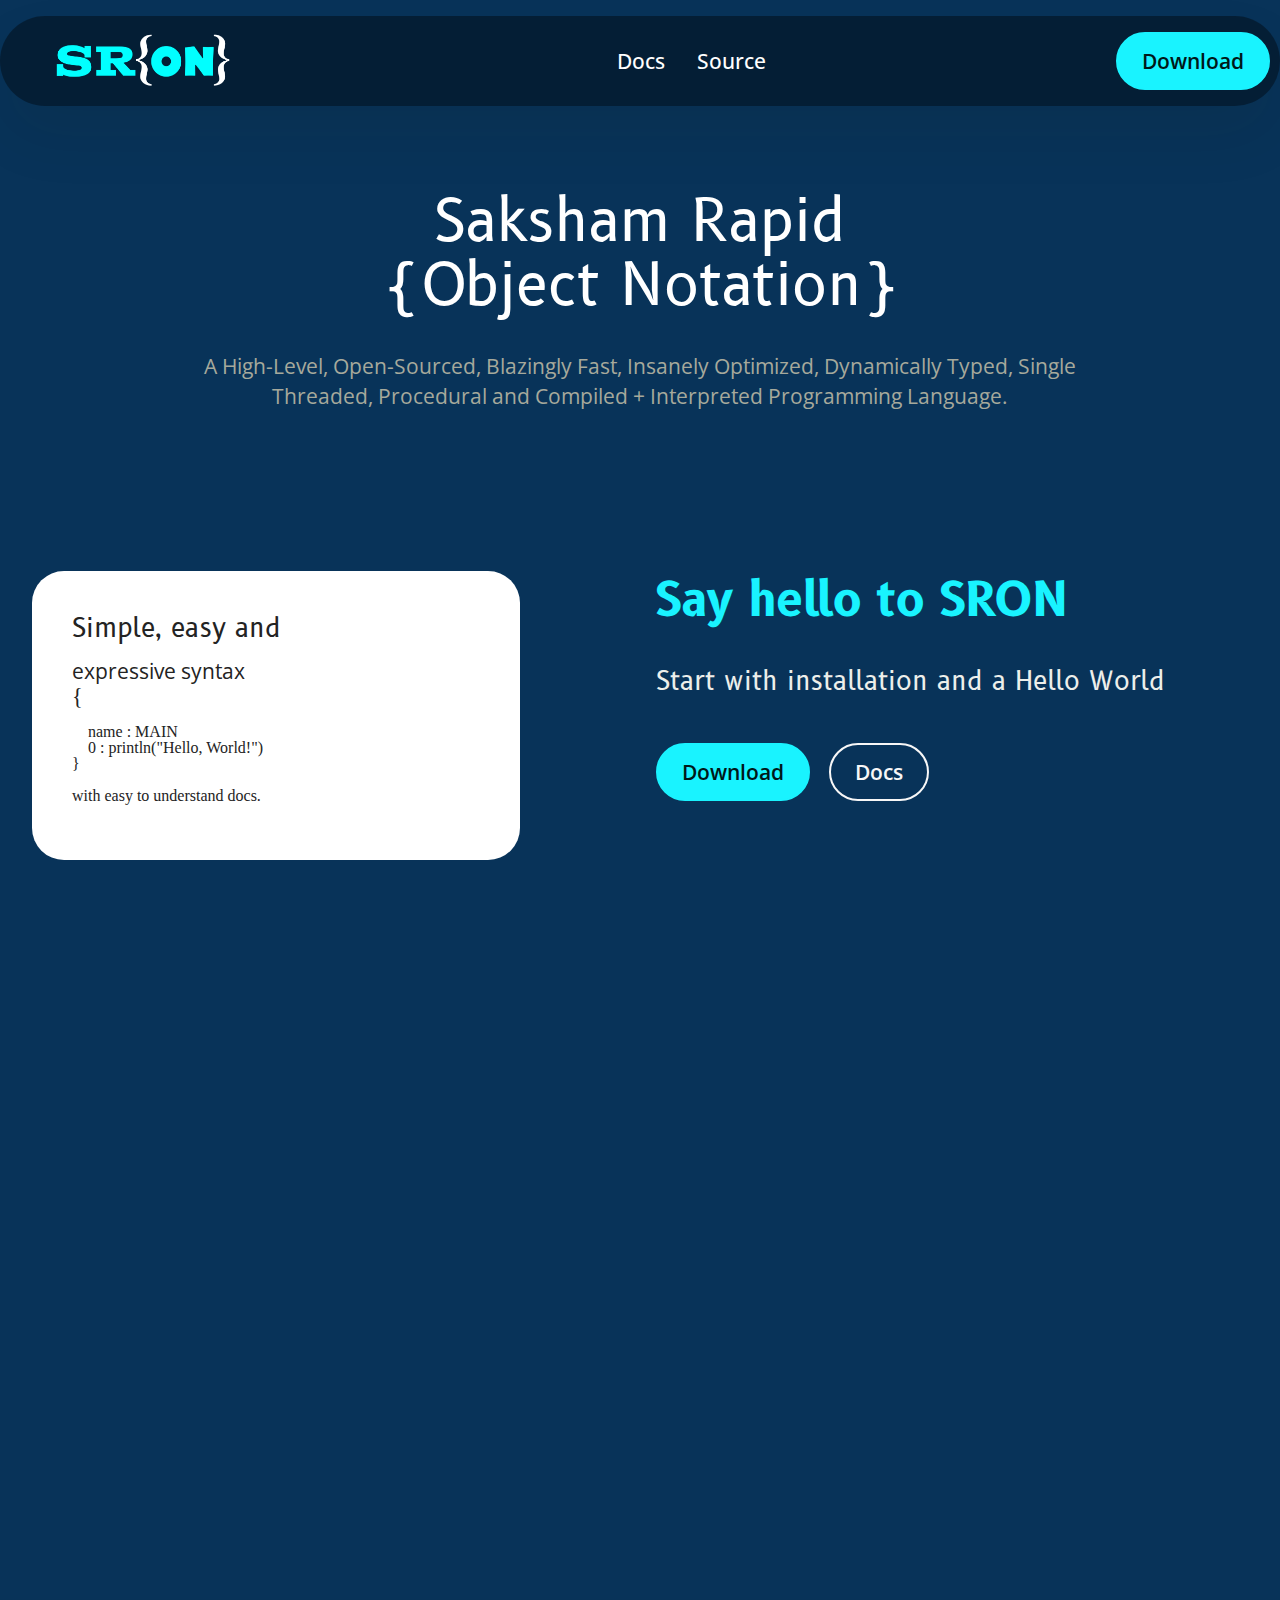
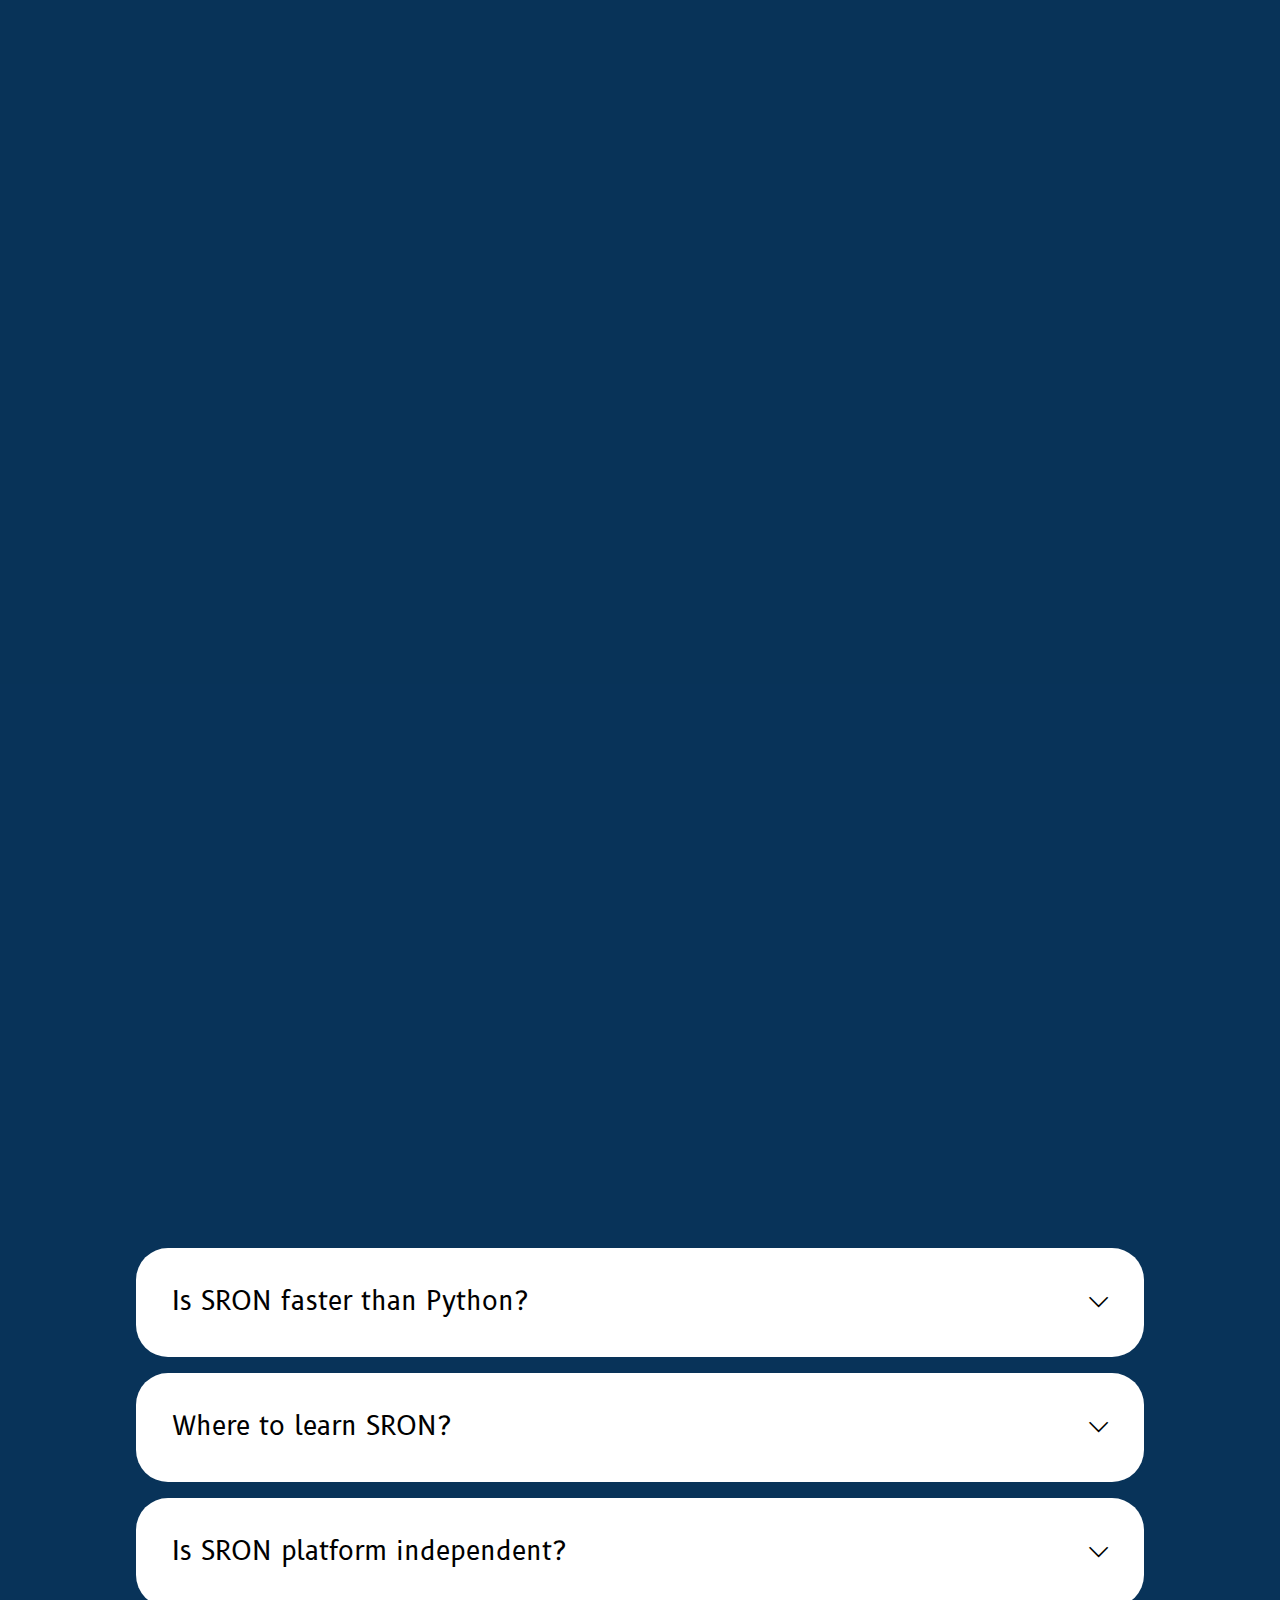
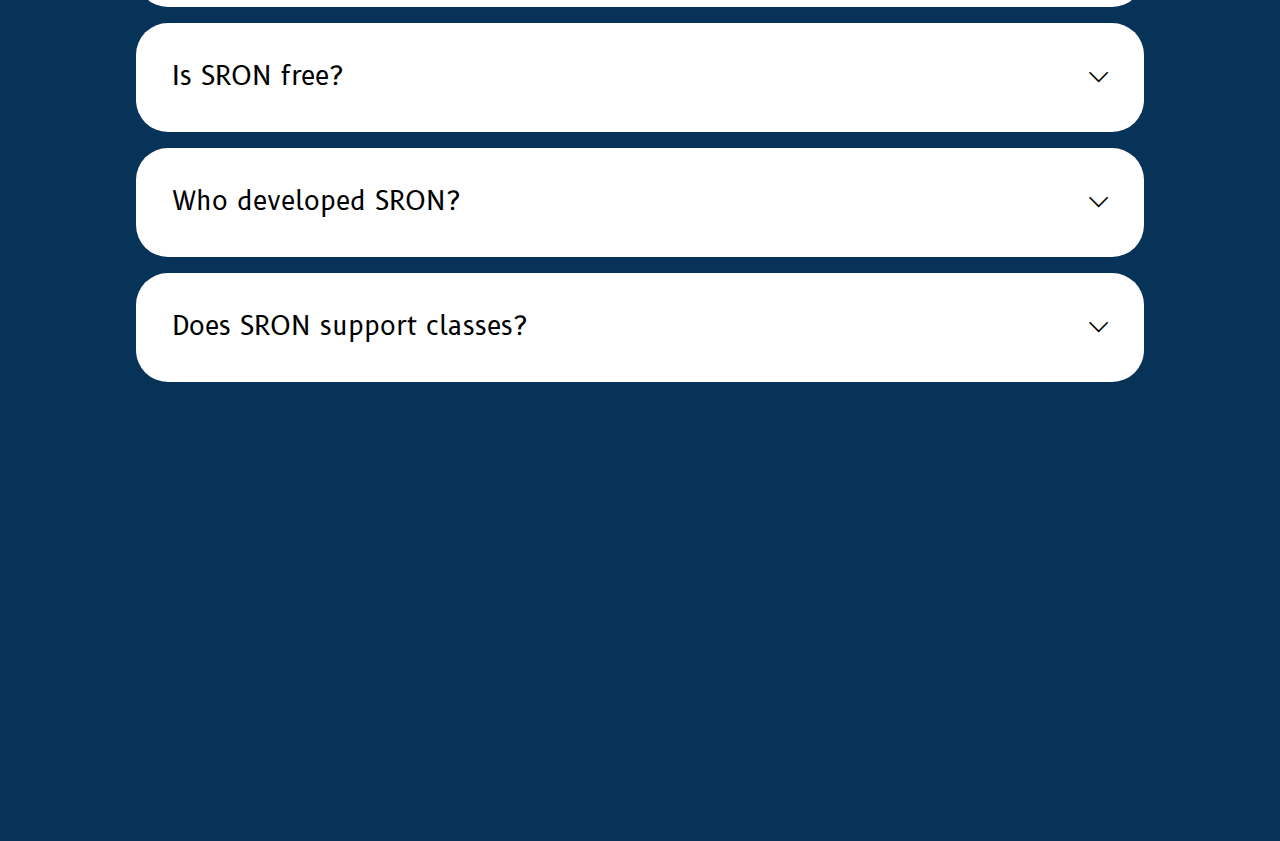
==== commit a00a9c48: "Add files via upload" ====
--- a/index.html
+++ b/index.html
@@ -38,8 +38,8 @@
 		<link rel="stylesheet"
 			href="https://fonts.googleapis.com/css?family=Open+Sans:300,400,500,600,700,800,300i,400i,500i,600i,700i,800i&display=swap">
 	</noscript>
-	<link rel="preload" as="style" href="assets/mobirise/css/mbr-additional.css?v=yhou88">
-	<link rel="stylesheet" href="assets/mobirise/css/mbr-additional.css?v=yhou88" type="text/css">
+	<link rel="preload" as="style" href="assets/mobirise/css/mbr-additional.css?v=zIR3sn">
+	<link rel="stylesheet" href="assets/mobirise/css/mbr-additional.css?v=zIR3sn" type="text/css">
 
 
 
@@ -51,7 +51,7 @@
 	<section data-bs-version="5.1" class="menu menu1 cid-tJGsCG1vVL" once="menu" id="menu01-1">
 
 
-		<nav class="navbar navbar-dropdown navbar-fixed-top navbar-expand-lg">
+		<nav class="navbar navbar-dropdown navbar-expand-lg">
 			<div class="container">
 				<div class="navbar-brand">
 					<span class="navbar-logo">
@@ -102,7 +102,7 @@
 				<div class="col-md-12 col-lg-9">
 					<h1 class="mbr-section-title mbr-fonts-style mt-4 display-1">Saksham Rapid<br>{Object Notation}</h1>
 					<p class="mbr-text mbr-fonts-style mt-4 display-7">A High-Level, Open-Sourced, Blazingly Fast,
-						Insanely Optimized, Dynamically Typed, Single Threaded, Procedural, Compiled + Interpreted
+						Insanely Optimized, Dynamically Typed, Single Threaded, Procedural and Compiled + Interpreted
 						Programming Language.</p>
 
 				</div>
@@ -124,8 +124,7 @@
 
 						<p class="mbr-cardtext mbr-fonts-style mb-0 display-4">expressive syntax</p>
 						<p><span style="font-size: 1.4rem;">{</span><br></p>
-						<p> &nbsp;&nbsp;&nbsp;&nbsp;name : MAIN
-							<br> &nbsp;&nbsp;&nbsp;&nbsp;0 : println("Hello, World!")
+						<p> &nbsp;&nbsp;&nbsp;&nbsp;name : MAIN<br> &nbsp;&nbsp;&nbsp;&nbsp;0 : println("Hello, World!")
 							<br>}
 						</p>
 						<p>with easy to understand docs.</p>
@@ -137,8 +136,8 @@
 					<h2 class="mbr-section-subtitle mbr-fonts-style mb-4 display-5">Start with installation and a Hello
 						World</h2>
 
-					<div class="mbr-section-btn mt-4"><a class="btn btn-primary display-7"
-							href="page1.html">Download</a>
+					<div class="mbr-section-btn mt-4"><a class="btn btn-primary display-7" href="download.html"
+							target="_blank">Download</a>
 						<a class="btn btn-danger-outline display-7" href="https://sron.gitbook.io/docs"
 							target="_blank">Docs</a>
 					</div>
@@ -162,9 +161,9 @@
 					<div class="text-wrapper align-left">
 
 						<p class="mbr-text mbr-fonts-style mb-4 display-7">
-							The SRON compiler converts SRON source code to SRON bytecode and saves it to a ".srb" file.
-							Then, the SRON interpreter executes the ".srb" file with great speed, using less memory and
-							consuming less power.
+							The compiler converts source code into SRON's bytecode, which is then saved to a ".srb"
+							file. Subsequently, the SRON interpreter executes the bytecode file efficiently, offering
+							high speed, reduced memory usage, and lower power consumption.
 						</p>
 
 					</div>
@@ -184,10 +183,11 @@
 			<div class="row justify-content-center">
 				<div class="col-12 col-lg-10">
 					<div class="image-wrapper">
-						<img src="assets/images/time-taken-1280x720.webp" alt="Mobirise Website Builder">
+						<img src="assets/images/time-taken-1-1280x720.webp" alt="speed comparison">
 						<p class="mbr-description mbr-fonts-style mt-2 align-center display-4"><strong><em>The above
-									result is from system with Intel Core i5 (x64) with 8GB Ram while charging
-									on.</em></strong></p>
+									result is from system with&nbsp;Intel core 2
+									duo</em></strong>&nbsp;<strong><em>(x64) with 4GB Ram while charging
+									off.</em></strong></p>
 					</div>
 				</div>
 			</div>
@@ -266,12 +266,12 @@
 								</div>
 							</div>
 						</div>
-						<div id="bootstrap-accordion_9" class="panel-group accordionStyles accordion" role="tablist"
+						<div id="bootstrap-accordion_6" class="panel-group accordionStyles accordion" role="tablist"
 							aria-multiselectable="true">
 							<div class="card">
 								<div class="card-header" role="tab" id="headingOne">
 									<a role="button" class="panel-title collapsed" data-toggle="collapse"
-										data-bs-toggle="collapse" data-core="" href="#collapse1_9" aria-expanded="false"
+										data-bs-toggle="collapse" data-core="" href="#collapse1_6" aria-expanded="false"
 										aria-controls="collapse1">
 										<h6 class="panel-title-edit mbr-semibold mbr-fonts-style mb-0 display-5">Is SRON
 											faster than Python?
@@ -279,9 +279,9 @@
 										<span class="sign mbr-iconfont mobi-mbri-arrow-down"></span>
 									</a>
 								</div>
-								<div id="collapse1_9" class="panel-collapse noScroll collapse" role="tabpanel"
-									aria-labelledby="headingOne" data-parent="#accordion"
-									data-bs-parent="#bootstrap-accordion_9">
+								<div id="collapse1_6" class="panel-collapse noScroll collapse" role="tabpanel"
+									aria-labelledby="headingOne" data-parent="#accordion"
+									data-bs-parent="#bootstrap-accordion_6">
 									<div class="panel-body">
 										<p class="mbr-fonts-style panel-text display-7">Definitely, SRON is <strong>5x
 												times faster </strong>than python.</p>
@@ -291,7 +291,7 @@
 							<div class="card">
 								<div class="card-header" role="tab" id="headingOne">
 									<a role="button" class="panel-title collapsed" data-toggle="collapse"
-										data-bs-toggle="collapse" data-core="" href="#collapse2_9" aria-expanded="false"
+										data-bs-toggle="collapse" data-core="" href="#collapse2_6" aria-expanded="false"
 										aria-controls="collapse2">
 										<h6 class="panel-title-edit mbr-semibold mbr-fonts-style mb-0 display-5">Where
 											to learn SRON?
@@ -299,9 +299,9 @@
 										<span class="sign mbr-iconfont mobi-mbri-arrow-down"></span>
 									</a>
 								</div>
-								<div id="collapse2_9" class="panel-collapse noScroll collapse" role="tabpanel"
-									aria-labelledby="headingOne" data-parent="#accordion"
-									data-bs-parent="#bootstrap-accordion_9">
+								<div id="collapse2_6" class="panel-collapse noScroll collapse" role="tabpanel"
+									aria-labelledby="headingOne" data-parent="#accordion"
+									data-bs-parent="#bootstrap-accordion_6">
 									<div class="panel-body">
 										<p class="mbr-fonts-style panel-text display-7">SRON is very simple and easy to
 											understand. So, you don't need video tutorials to learn. Just read the
@@ -314,29 +314,28 @@
 							<div class="card">
 								<div class="card-header" role="tab" id="headingOne">
 									<a role="button" class="panel-title collapsed" data-toggle="collapse"
-										data-bs-toggle="collapse" data-core="" href="#collapse3_9" aria-expanded="false"
+										data-bs-toggle="collapse" data-core="" href="#collapse3_6" aria-expanded="false"
 										aria-controls="collapse3">
 										<h6 class="panel-title-edit mbr-semibold mbr-fonts-style mb-0 display-5">Is SRON
 											platform independent?<br></h6>
 										<span class="sign mbr-iconfont mobi-mbri-arrow-down"></span>
 									</a>
 								</div>
-								<div id="collapse3_9" class="panel-collapse noScroll collapse" role="tabpanel"
-									aria-labelledby="headingOne" data-parent="#accordion"
-									data-bs-parent="#bootstrap-accordion_9">
-									<div class="panel-body">
-										<p class="mbr-fonts-style panel-text display-7">
-											Actually, the design and implementation of SRON is made with the purpose 
-											of platform independency. Till Version 1.0, SRON is only available for Windows
-											but soon it will be released for mulitple OS platforms.
-										</p>
-									</div>
-								</div>
-							</div>
-							<div class="card">
-								<div class="card-header" role="tab" id="headingOne">
-									<a role="button" class="panel-title collapsed" data-toggle="collapse"
-										data-bs-toggle="collapse" data-core="" href="#collapse4_9" aria-expanded="false"
+								<div id="collapse3_6" class="panel-collapse noScroll collapse" role="tabpanel"
+									aria-labelledby="headingOne" data-parent="#accordion"
+									data-bs-parent="#bootstrap-accordion_6">
+									<div class="panel-body">
+										<p class="mbr-fonts-style panel-text display-7">Actually, the design and
+											implementation of SRON is made with the purpose of platform independency.
+											Till Version 1.0, SRON is only available for Windows but soon it will be
+											released for multiple OS platforms.</p>
+									</div>
+								</div>
+							</div>
+							<div class="card">
+								<div class="card-header" role="tab" id="headingOne">
+									<a role="button" class="panel-title collapsed" data-toggle="collapse"
+										data-bs-toggle="collapse" data-core="" href="#collapse4_6" aria-expanded="false"
 										aria-controls="collapse4">
 										<h6 class="panel-title-edit mbr-semibold mbr-fonts-style mb-0 display-5">Is SRON
 											free?
@@ -344,9 +343,9 @@
 										<span class="sign mbr-iconfont mobi-mbri-arrow-down"></span>
 									</a>
 								</div>
-								<div id="collapse4_9" class="panel-collapse noScroll collapse" role="tabpanel"
-									aria-labelledby="headingOne" data-parent="#accordion"
-									data-bs-parent="#bootstrap-accordion_9">
+								<div id="collapse4_6" class="panel-collapse noScroll collapse" role="tabpanel"
+									aria-labelledby="headingOne" data-parent="#accordion"
+									data-bs-parent="#bootstrap-accordion_6">
 									<div class="panel-body">
 										<p class="mbr-fonts-style panel-text display-7">
 											Yes, SRON is absolutely free and open source. View the source code from <a
@@ -358,16 +357,16 @@
 							<div class="card">
 								<div class="card-header" role="tab" id="headingOne">
 									<a role="button" class="panel-title collapsed" data-toggle="collapse"
-										data-bs-toggle="collapse" data-core="" href="#collapse5_9" aria-expanded="false"
+										data-bs-toggle="collapse" data-core="" href="#collapse5_6" aria-expanded="false"
 										aria-controls="collapse5">
 										<h6 class="panel-title-edit mbr-semibold mbr-fonts-style mb-0 display-5">
 											Who developed SRON?</h6>
 										<span class="sign mbr-iconfont mobi-mbri-arrow-down"></span>
 									</a>
 								</div>
-								<div id="collapse5_9" class="panel-collapse noScroll collapse" role="tabpanel"
-									aria-labelledby="headingOne" data-parent="#accordion"
-									data-bs-parent="#bootstrap-accordion_9">
+								<div id="collapse5_6" class="panel-collapse noScroll collapse" role="tabpanel"
+									aria-labelledby="headingOne" data-parent="#accordion"
+									data-bs-parent="#bootstrap-accordion_6">
 									<div class="panel-body">
 										<p class="mbr-fonts-style panel-text display-7">
 											SRON is developed by <a href="https://sakshamjoshi.netlify.app/"
@@ -379,16 +378,16 @@
 							<div class="card">
 								<div class="card-header" role="tab" id="headingOne">
 									<a role="button" class="panel-title collapsed" data-toggle="collapse"
-										data-bs-toggle="collapse" data-core="" href="#collapse6_9" aria-expanded="false"
+										data-bs-toggle="collapse" data-core="" href="#collapse6_6" aria-expanded="false"
 										aria-controls="collapse6">
 										<h6 class="panel-title-edit mbr-semibold mbr-fonts-style mb-0 display-5">Does
 											SRON support classes?</h6>
 										<span class="sign mbr-iconfont mobi-mbri-arrow-down"></span>
 									</a>
 								</div>
-								<div id="collapse6_9" class="panel-collapse noScroll collapse" role="tabpanel"
-									aria-labelledby="headingOne" data-parent="#accordion"
-									data-bs-parent="#bootstrap-accordion_9">
+								<div id="collapse6_6" class="panel-collapse noScroll collapse" role="tabpanel"
+									aria-labelledby="headingOne" data-parent="#accordion"
+									data-bs-parent="#bootstrap-accordion_6">
 									<div class="panel-body">
 										<p class="mbr-fonts-style panel-text display-7">
 											Till SRON Version 1.0, SRON doesn't support classes. It is a functional
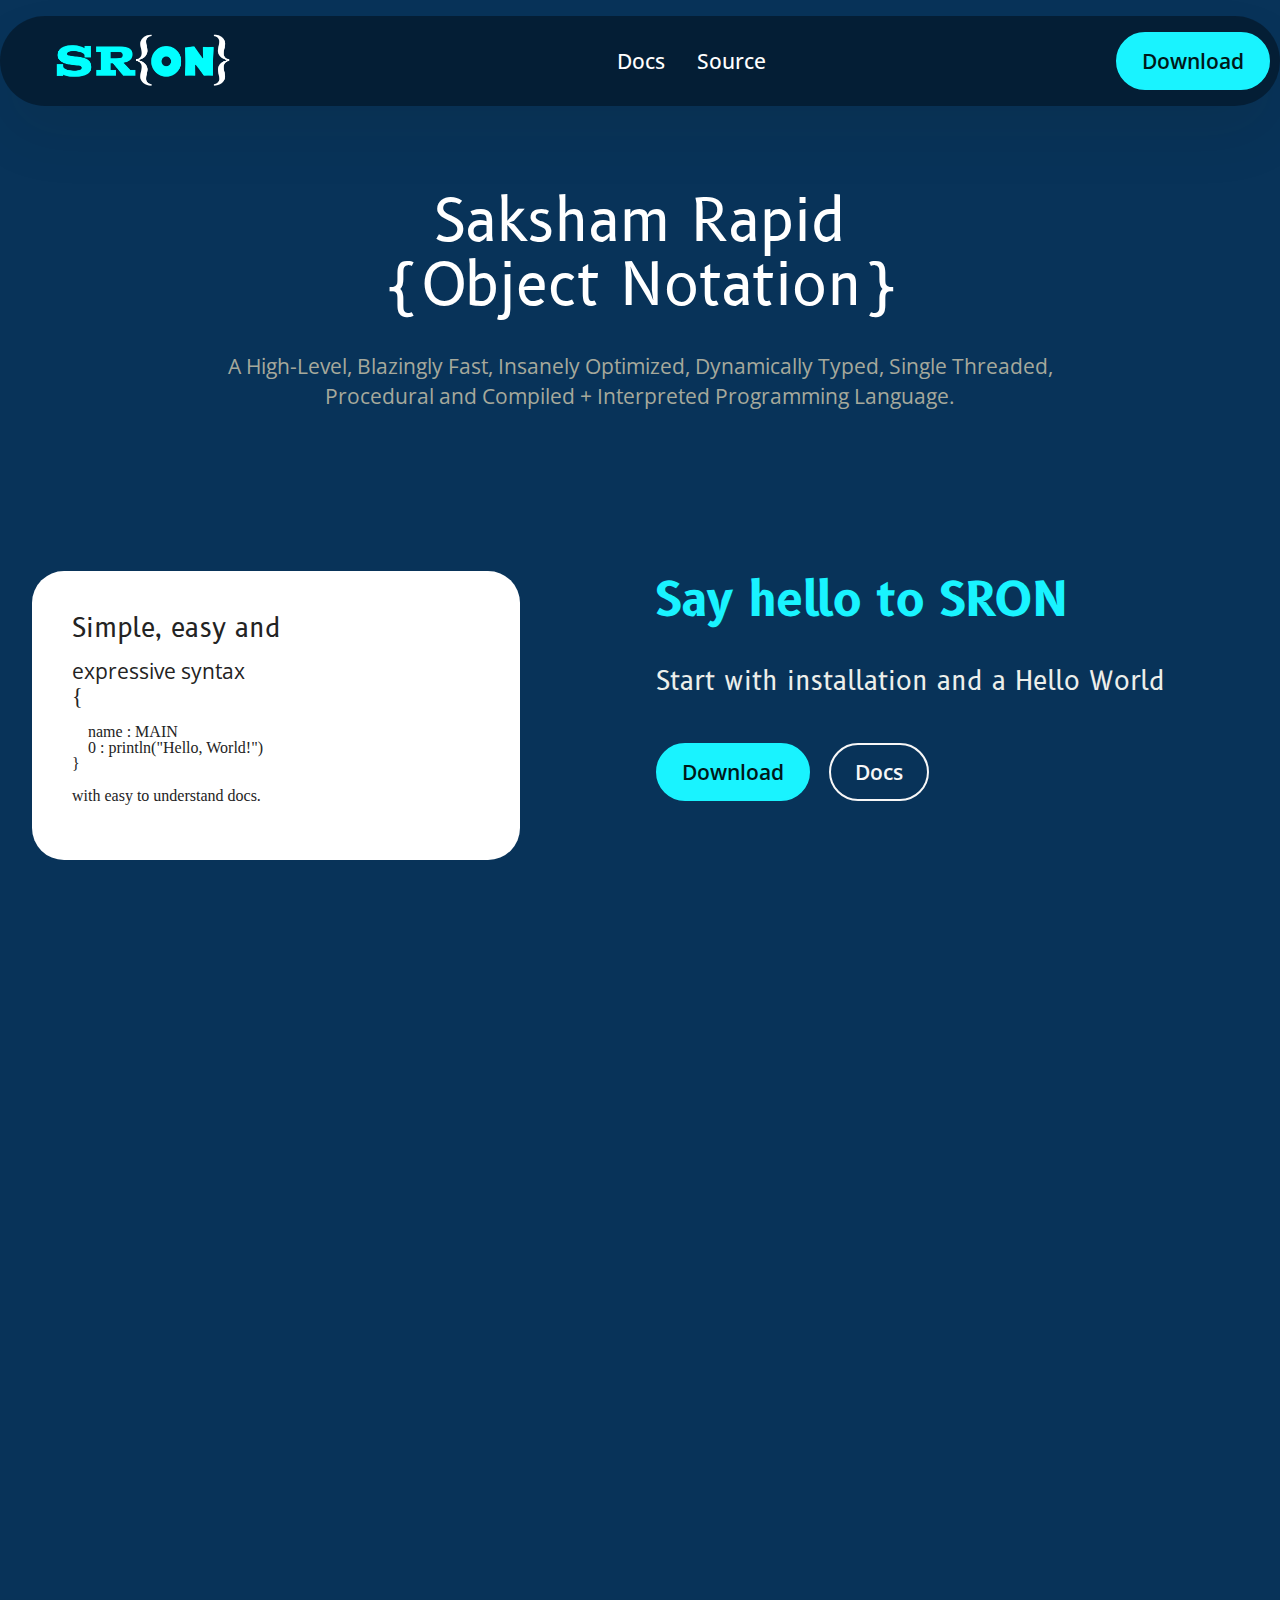
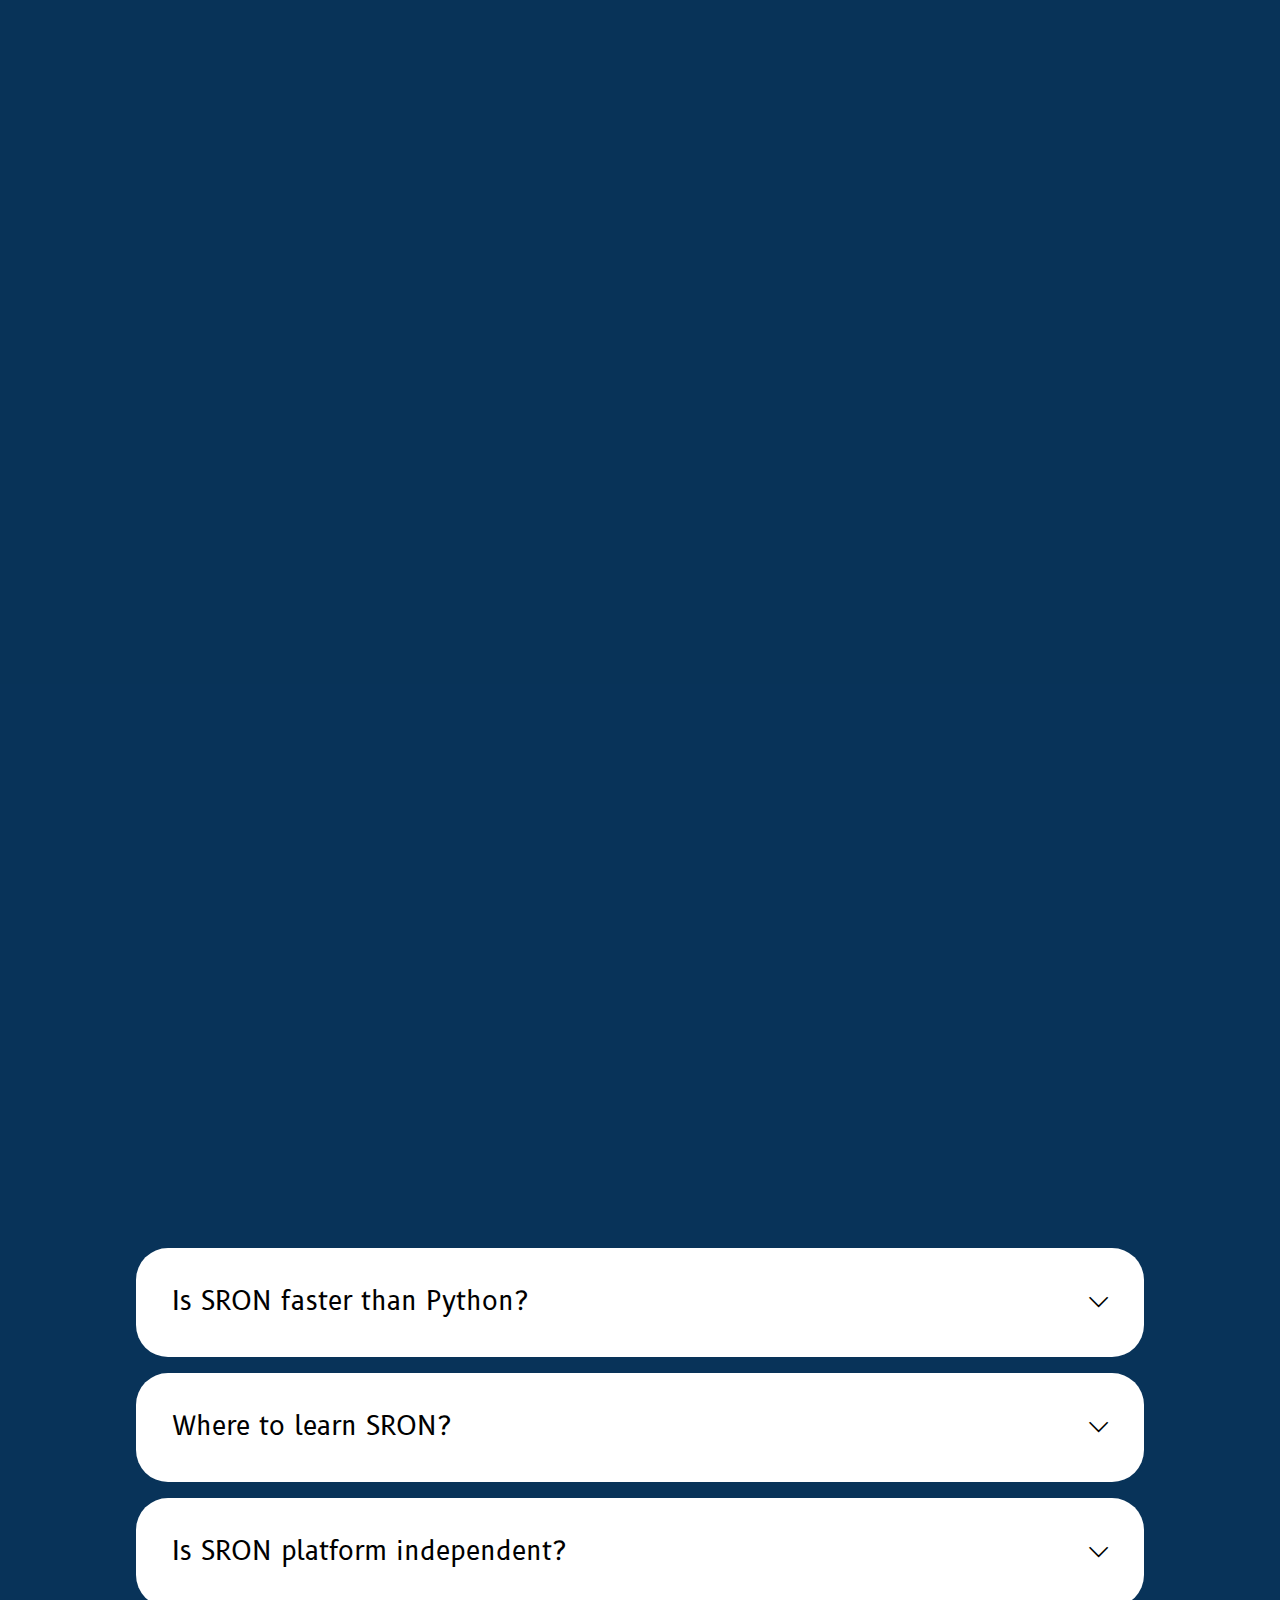
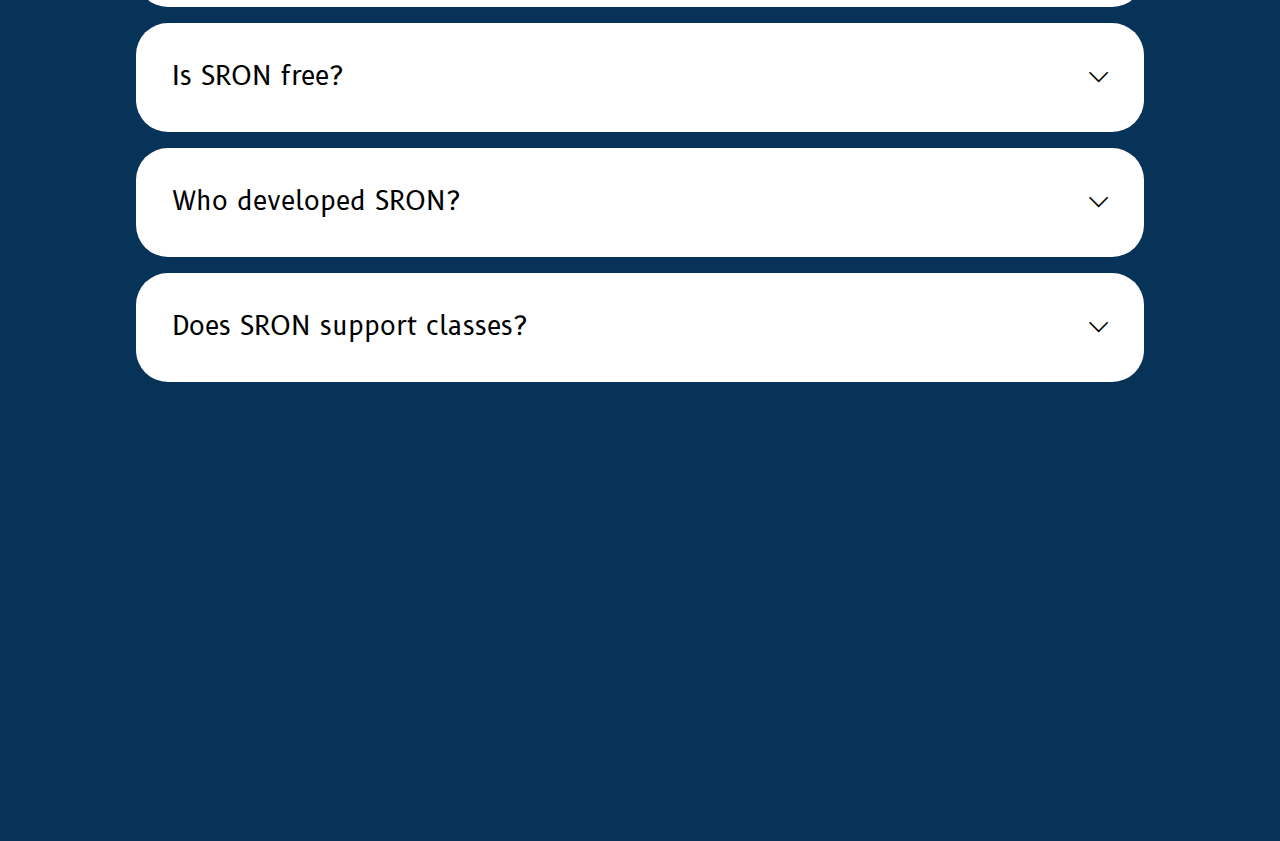
==== commit 70e38888: "Update index.html" ====
--- a/index.html
+++ b/index.html
@@ -101,7 +101,7 @@
 			<div class="row justify-content-center">
 				<div class="col-md-12 col-lg-9">
 					<h1 class="mbr-section-title mbr-fonts-style mt-4 display-1">Saksham Rapid<br>{Object Notation}</h1>
-					<p class="mbr-text mbr-fonts-style mt-4 display-7">A High-Level, Open-Sourced, Blazingly Fast,
+					<p class="mbr-text mbr-fonts-style mt-4 display-7">A High-Level, Blazingly Fast,
 						Insanely Optimized, Dynamically Typed, Single Threaded, Procedural and Compiled + Interpreted
 						Programming Language.</p>
 
@@ -327,7 +327,7 @@
 									<div class="panel-body">
 										<p class="mbr-fonts-style panel-text display-7">Actually, the design and
 											implementation of SRON is made with the purpose of platform independency.
-											Till Version 1.0, SRON is only available for Windows but soon it will be
+											Till Version 1.5, SRON is only available for Windows but soon it will be
 											released for multiple OS platforms.</p>
 									</div>
 								</div>
@@ -348,8 +348,8 @@
 									data-bs-parent="#bootstrap-accordion_6">
 									<div class="panel-body">
 										<p class="mbr-fonts-style panel-text display-7">
-											Yes, SRON is absolutely free and open source. View the source code from <a
-												href="https://github.com/saksham-joshi/SRON" class="text-primary"
+											Yes, SRON is absolutely free. Download from <a
+												href="./download.html" class="text-primary"
 												target="_blank">here</a></p>
 									</div>
 								</div>
@@ -390,7 +390,7 @@
 									data-bs-parent="#bootstrap-accordion_6">
 									<div class="panel-body">
 										<p class="mbr-fonts-style panel-text display-7">
-											Till SRON Version 1.0, SRON doesn't support classes. It is a functional
+											SRON doesn't support classes. It is a functional
 											programming language.</p>
 									</div>
 								</div>
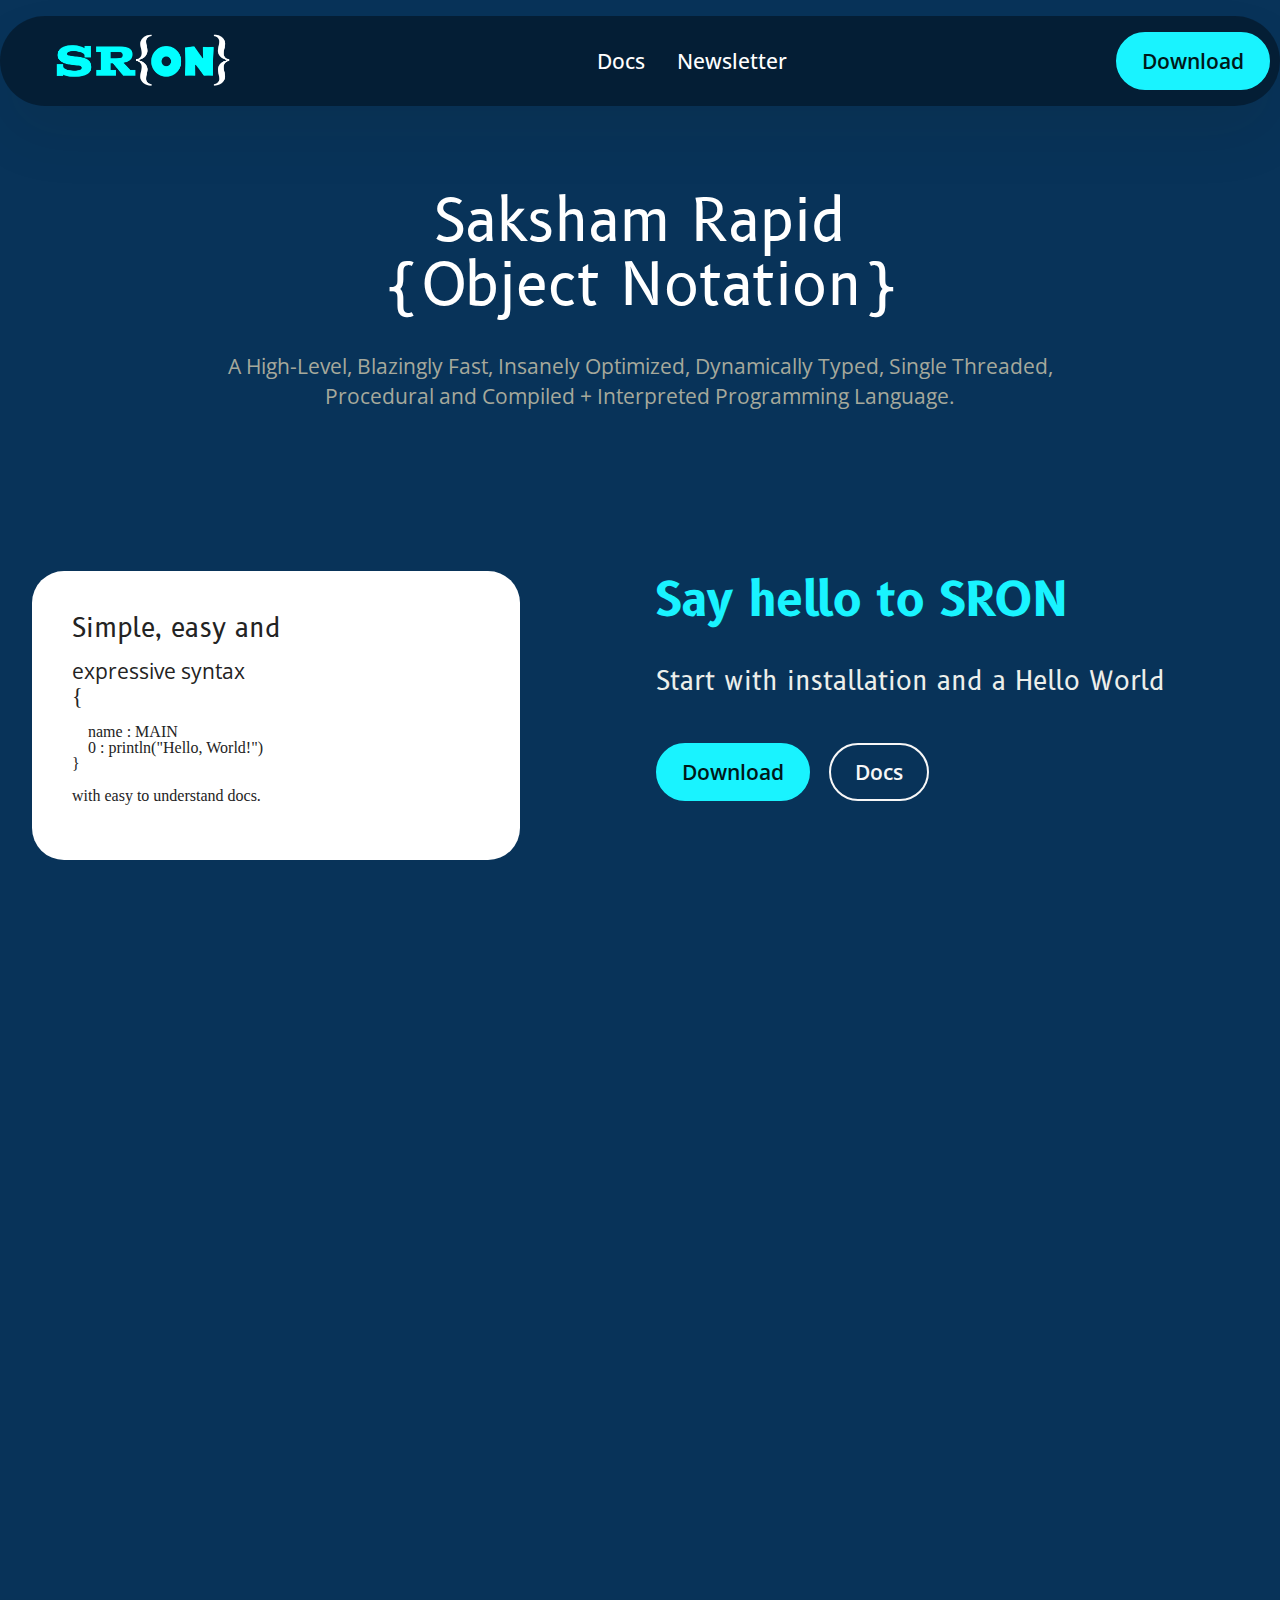
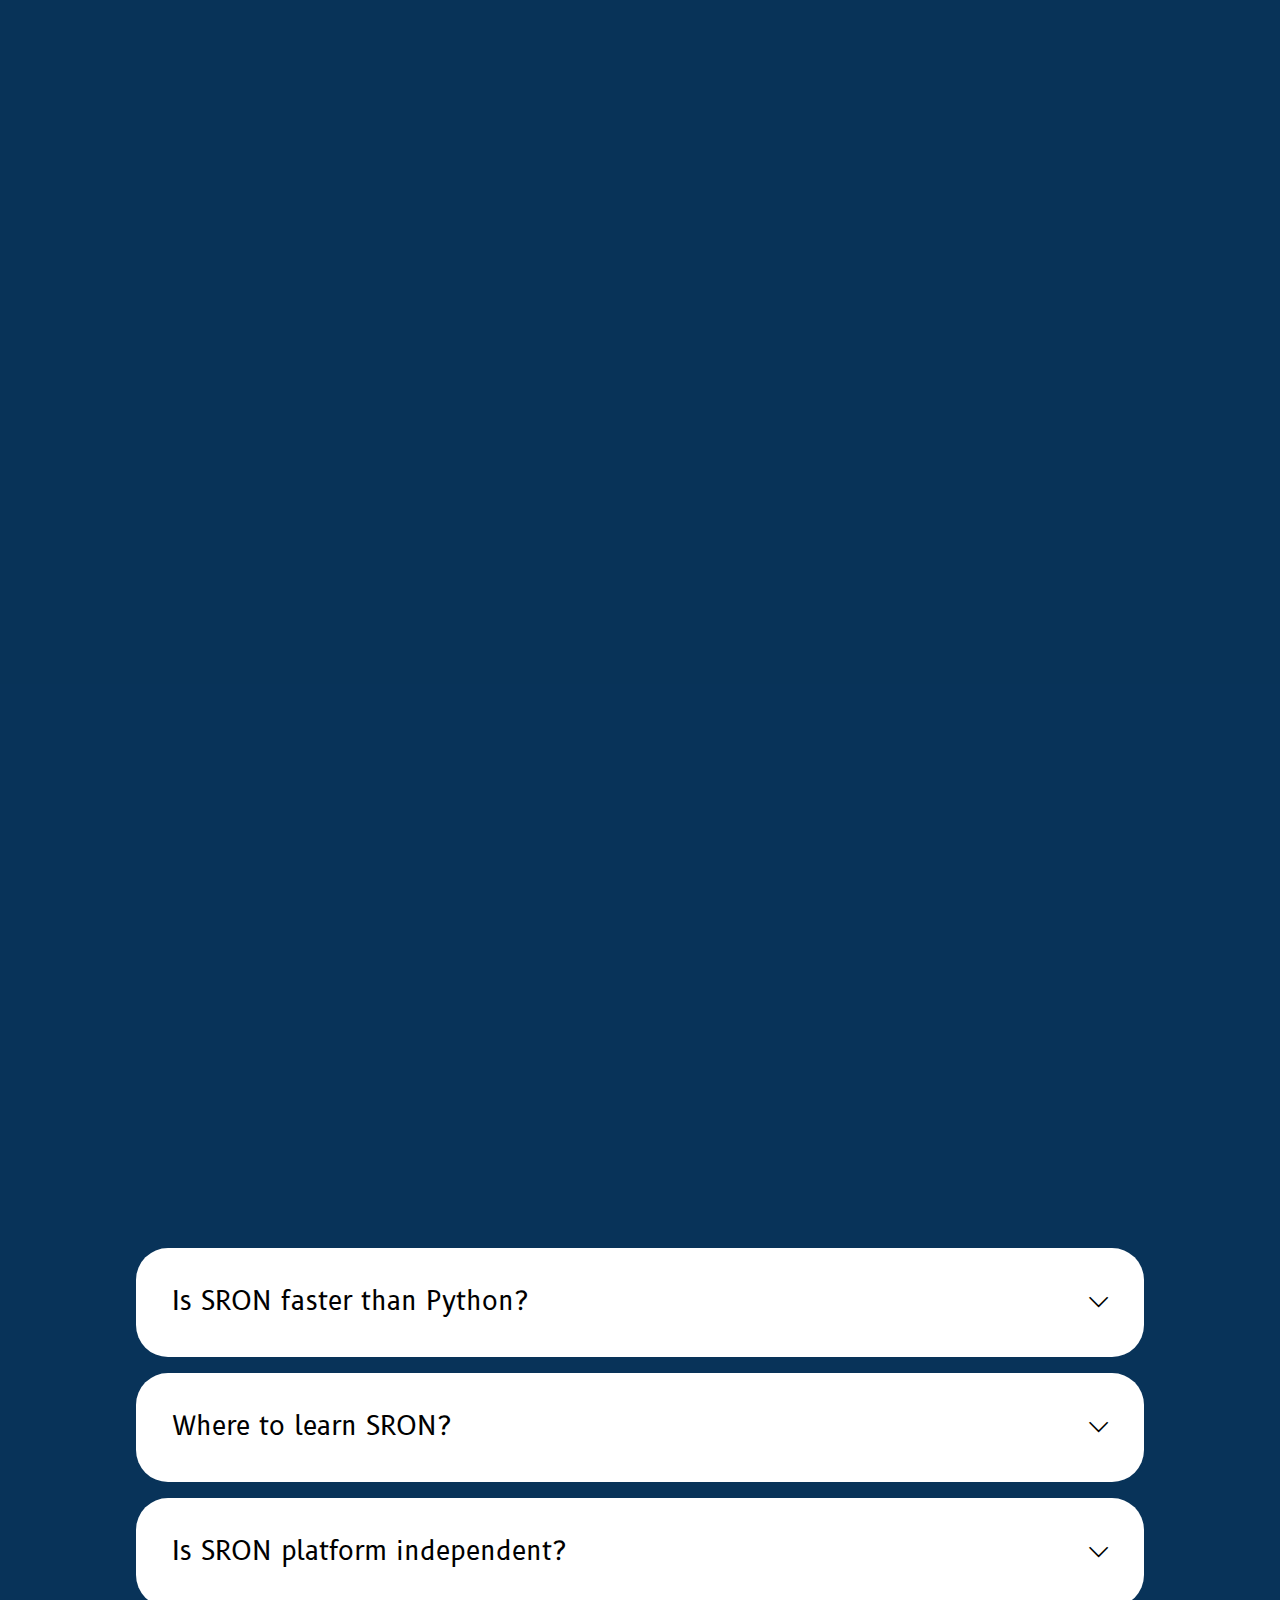
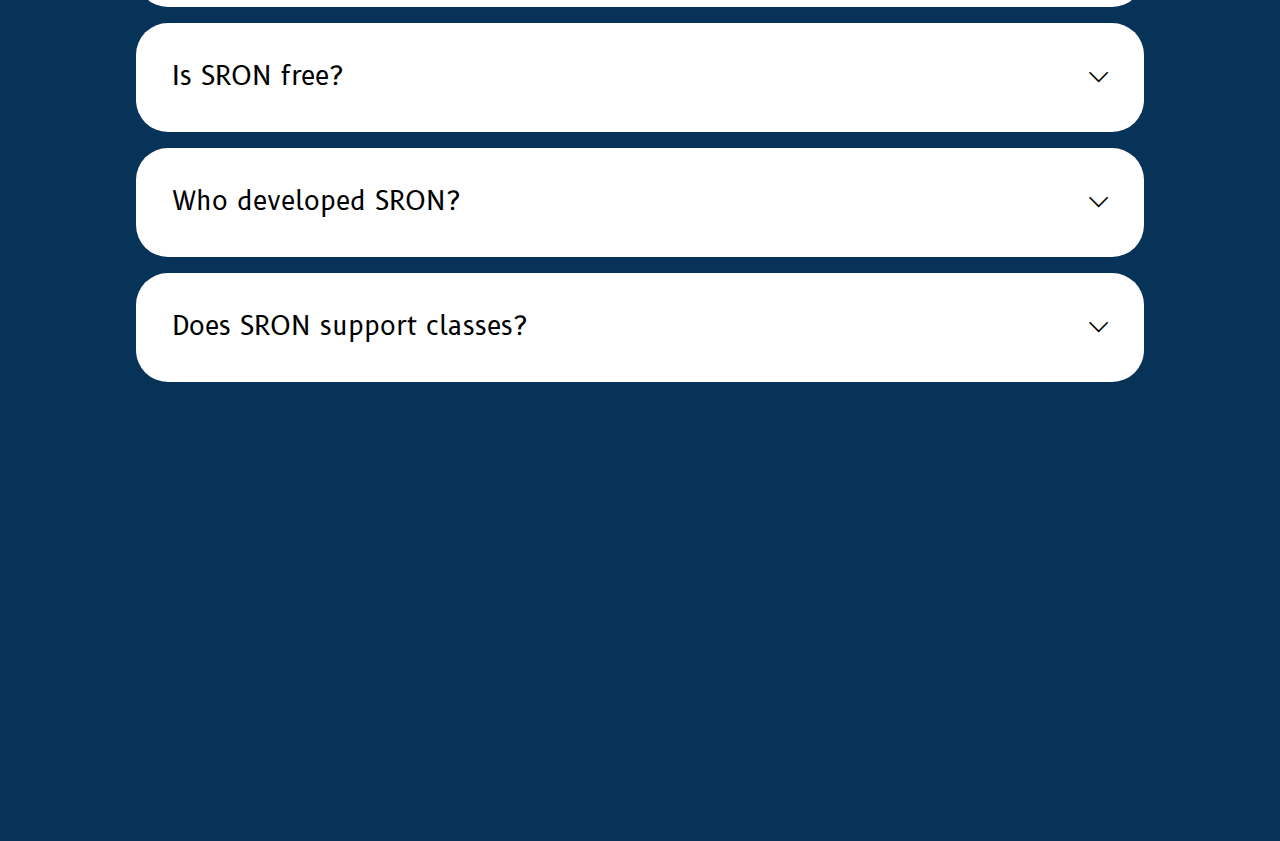
==== commit cfad6e20: "Update index.html" ====
--- a/index.html
+++ b/index.html
@@ -78,8 +78,8 @@
 								aria-expanded="false" target="_blank">Docs</a>
 						</li>
 						<li class="nav-item">
-							<a class="nav-link link text-warning display-4" href="https://github.com/saksham-joshi/SRON"
-								target="_blank">Source</a>
+							<a class="nav-link link text-warning display-4" href="https://www.linkedin.com/newsletters/7194010678465040385/"
+								target="_blank">Newsletter</a>
 						</li>
 					</ul>
 
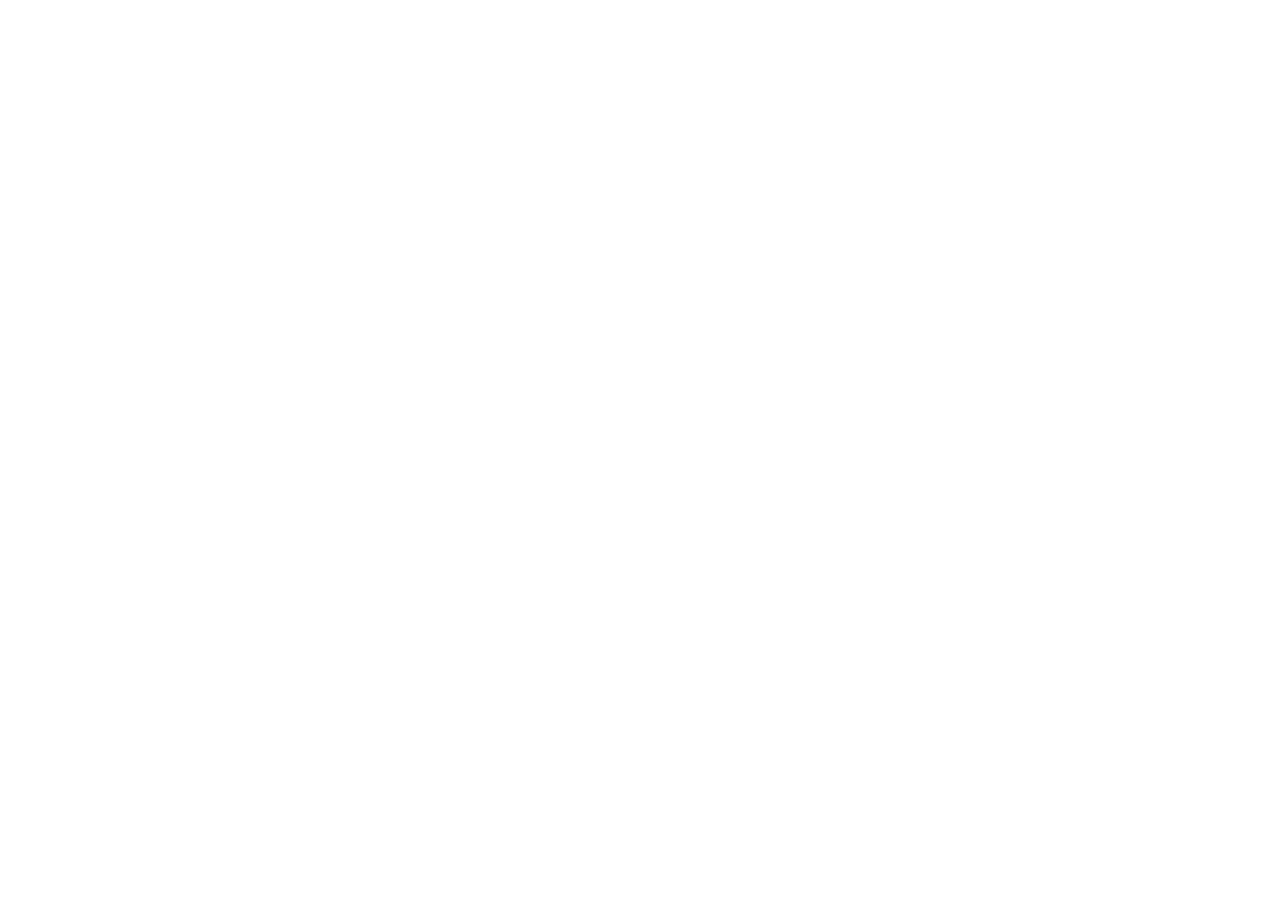
==== commit 600d552a: "adding up the redirecting page" ====
--- a/index.html
+++ b/index.html
@@ -2,483 +2,23 @@
 <html>
 
 <head>
-	<!-- Site made with Mobirise Website Builder v5.9.18, https://mobirise.com -->
+
 	<meta charset="UTF-8">
 	<meta http-equiv="X-UA-Compatible" content="IE=edge">
-	<meta name="generator" content="Mobirise v5.9.18, mobirise.com">
 	<meta name="twitter:card" content="summary_large_image" />
-	<meta name="twitter:image:src" content="assets/images/index-meta.png">
-	<meta property="og:image" content="assets/images/index-meta.png">
+	<meta name="twitter:image:src" content="assets/SRON.png">
+	<meta property="og:image" content="assets/index-meta.png">
 	<meta name="twitter:title" content="SRON - Programming Language">
 	<meta name="viewport" content="width=device-width, initial-scale=1, minimum-scale=1">
-	<link rel="shortcut icon" href="assets/images/favicon-128x128.png" type="image/x-icon">
-	<meta name="description"
-		content="SRON - Blazingly Fast, Optimized, Dynamically Typed, Single Treaded, Procedural, Compiled + Interpreted Programming Language">
+	<link rel="shortcut icon" href="assets/favicon.ico" type="image/x-icon">
+	<meta name="description" content="SRON - World's Fastest Compiled + Interpreted Programming Language">
 
-
-	<title>SRON - Programming Language</title>
-	<link rel="stylesheet" href="assets/web/assets/mobirise-icons2/mobirise2.css">
-	<link rel="stylesheet" href="assets/web/assets/mobirise-icons-bold/mobirise-icons-bold.css">
-	<link rel="stylesheet" href="assets/bootstrap/css/bootstrap.min.css">
-	<link rel="stylesheet" href="assets/bootstrap/css/bootstrap-grid.min.css">
-	<link rel="stylesheet" href="assets/bootstrap/css/bootstrap-reboot.min.css">
-	<link rel="stylesheet" href="assets/animatecss/animate.css">
-	<link rel="stylesheet" href="assets/dropdown/css/style.css">
-	<link rel="stylesheet" href="assets/socicon/css/styles.css">
-	<link rel="stylesheet" href="assets/theme/css/style.css">
-	<link rel="preload" href="https://fonts.googleapis.com/css?family=B612:400,400i,700,700i&display=swap" as="style"
-		onload="this.onload=null;this.rel='stylesheet'">
-	<noscript>
-		<link rel="stylesheet" href="https://fonts.googleapis.com/css?family=B612:400,400i,700,700i&display=swap">
-	</noscript>
-	<link rel="preload"
-		href="https://fonts.googleapis.com/css?family=Open+Sans:300,400,500,600,700,800,300i,400i,500i,600i,700i,800i&display=swap"
-		as="style" onload="this.onload=null;this.rel='stylesheet'">
-	<noscript>
-		<link rel="stylesheet"
-			href="https://fonts.googleapis.com/css?family=Open+Sans:300,400,500,600,700,800,300i,400i,500i,600i,700i,800i&display=swap">
-	</noscript>
-	<link rel="preload" as="style" href="assets/mobirise/css/mbr-additional.css?v=zIR3sn">
-	<link rel="stylesheet" href="assets/mobirise/css/mbr-additional.css?v=zIR3sn" type="text/css">
-
-
-
-
+	<title>SRON-Programming Language</title>
+	
+    <meta http-equiv="Refresh" content="0; url='https://sronlang.github.io'"/>
 </head>
-
-<body>
-
-	<section data-bs-version="5.1" class="menu menu1 cid-tJGsCG1vVL" once="menu" id="menu01-1">
-
-
-		<nav class="navbar navbar-dropdown navbar-expand-lg">
-			<div class="container">
-				<div class="navbar-brand">
-					<span class="navbar-logo">
-						<a href="index.html">
-							<img src="assets/images/sron-transparent-1.webp" alt="SRON Logo" style="height: 4.1rem;">
-						</a>
-					</span>
-
-				</div>
-				<button class="navbar-toggler" type="button" data-toggle="collapse" data-bs-toggle="collapse"
-					data-target="#navbarSupportedContent" data-bs-target="#navbarSupportedContent"
-					aria-controls="navbarNavAltMarkup" aria-expanded="false" aria-label="Toggle navigation">
-					<div class="hamburger">
-						<span></span>
-						<span></span>
-						<span></span>
-						<span></span>
-					</div>
-				</button>
-				<div class="collapse navbar-collapse" id="navbarSupportedContent">
-					<ul class="navbar-nav nav-dropdown" data-app-modern-menu="true">
-						<li class="nav-item">
-							<a class="nav-link link text-warning display-4" href="https://sron.gitbook.io/docs"
-								aria-expanded="false" target="_blank">Docs</a>
-						</li>
-						<li class="nav-item">
-							<a class="nav-link link text-warning display-4" href="https://www.linkedin.com/newsletters/7194010678465040385/"
-								target="_blank">Newsletter</a>
-						</li>
-					</ul>
-
-					<div class="navbar-buttons mbr-section-btn"><a class="btn btn-primary display-4"
-							href="download.html" target="_blank">Download</a></div>
-				</div>
-			</div>
-		</nav>
-	</section>
-
-	<section data-bs-version="5.1" class="header16 cid-tJGs7X2OSn" id="header16-0">
-
-
-
-
-
-		<div class="text-center container-fluid">
-
-			<div class="row justify-content-center">
-				<div class="col-md-12 col-lg-9">
-					<h1 class="mbr-section-title mbr-fonts-style mt-4 display-1">Saksham Rapid<br>{Object Notation}</h1>
-					<p class="mbr-text mbr-fonts-style mt-4 display-7">A High-Level, Blazingly Fast,
-						Insanely Optimized, Dynamically Typed, Single Threaded, Procedural and Compiled + Interpreted
-						Programming Language.</p>
-
-				</div>
-			</div>
-		</div>
-	</section>
-
-	<section data-bs-version="5.1" class="header6 cid-ubfVCaaSme" id="header06-1">
-
-
-
-
-
-		<div class="container">
-			<div class="row">
-				<div class="col-12 col-lg-5">
-					<div class="card-wrapper">
-						<h3 class="mbr-section-cardtitle mbr-fonts-style mb-2 display-5">Simple, easy and</h3>
-
-						<p class="mbr-cardtext mbr-fonts-style mb-0 display-4">expressive syntax</p>
-						<p><span style="font-size: 1.4rem;">{</span><br></p>
-						<p> &nbsp;&nbsp;&nbsp;&nbsp;name : MAIN<br> &nbsp;&nbsp;&nbsp;&nbsp;0 : println("Hello, World!")
-							<br>}
-						</p>
-						<p>with easy to understand docs.</p>
-					</div>
-				</div>
-				<div class="col-12 col-lg-6">
-					<h1 class="mbr-section-title mbr-fonts-style mb-4 display-2"><strong>Say
-							hello&nbsp;</strong><strong>to SRON</strong></h1>
-					<h2 class="mbr-section-subtitle mbr-fonts-style mb-4 display-5">Start with installation and a Hello
-						World</h2>
-
-					<div class="mbr-section-btn mt-4"><a class="btn btn-primary display-7" href="download.html"
-							target="_blank">Download</a>
-						<a class="btn btn-danger-outline display-7" href="https://sron.gitbook.io/docs"
-							target="_blank">Docs</a>
-					</div>
-				</div>
-			</div>
-		</div>
-	</section>
-
-	<section data-bs-version="5.1" class="header1 cid-ubfV8MvEbj" id="header01-0">
-
-
-
-
-
-		<div class="container-fluid">
-			<div class="row justify-content-center">
-				<div class="col-12 col-md-12 col-lg-8 image-wrapper">
-					<img class="w-100" src="assets/images/working-flow-720x492.webp" alt="sron_flow_diagram">
-				</div>
-				<div class="col-12 col-lg col-md-12">
-					<div class="text-wrapper align-left">
-
-						<p class="mbr-text mbr-fonts-style mb-4 display-7">
-							The compiler converts source code into SRON's bytecode, which is then saved to a ".srb"
-							file. Subsequently, the SRON interpreter executes the bytecode file efficiently, offering
-							high speed, reduced memory usage, and lower power consumption.
-						</p>
-
-					</div>
-				</div>
-			</div>
-		</div>
-	</section>
-
-	<section data-bs-version="5.1" class="image3 cid-ucoG45nrPe" id="image3-14">
-
-
-
-		<div class="mbr-overlay" style="opacity: 1; background-color: rgb(8, 51, 88);">
-		</div>
-
-		<div class="container">
-			<div class="row justify-content-center">
-				<div class="col-12 col-lg-10">
-					<div class="image-wrapper">
-						<img src="assets/images/time-taken-1-1280x720.webp" alt="speed comparison">
-						<p class="mbr-description mbr-fonts-style mt-2 align-center display-4"><strong><em>The above
-									result is from system with&nbsp;Intel core 2
-									duo</em></strong>&nbsp;<strong><em>(x64) with 4GB Ram while charging
-									off.</em></strong></p>
-					</div>
-				</div>
-			</div>
-		</div>
-	</section>
-
-	<section data-bs-version="5.1" class="features023 cid-ubm45U4jBS" id="features023-5">
-
-
-
-
-
-		<div class="container">
-			<div class="row justify-content-center">
-				<div class="col-12 content-head">
-					<div class="card-wrapper mb-5">
-						<div class="card-box align-center">
-
-
-
-						</div>
-					</div>
-				</div>
-			</div>
-			<div class="row content-row">
-				<div class="item features-without-image col-12 col-md-6 col-lg-4 item-mb">
-					<div class="item-wrapper">
-						<div class="title mb-3">
-							<span class="num mbr-fonts-style display-1"><strong>01.</strong></span>
-						</div>
-						<h4 class="card-title mbr-fonts-style display-5"><strong>Requirements</strong></h4>
-						<p class="mbr-text card-text mbr-fonts-style mb-0 display-7">
-							Just a normal computer with 512MB Ram and 1.3Ghz processor is more than enough.</p>
-					</div>
-				</div>
-				<div class="item features-without-image col-12 col-md-6 col-lg-4 item-mb">
-					<div class="item-wrapper">
-						<div class="title mb-3">
-							<span class="num mbr-fonts-style display-1"><strong>02.</strong></span>
-						</div>
-						<h4 class="card-title mbr-fonts-style display-5">
-							<strong>Compatibility</strong>
-						</h4>
-						<p class="mbr-text card-text mbr-fonts-style mb-0 display-7">Currently available for Windows
-							only. Under development for Linux and Mac.<br></p>
-					</div>
-				</div>
-				<div class="item features-without-image col-12 col-md-6 col-lg-4 item-mb">
-					<div class="item-wrapper">
-						<div class="title mb-3">
-							<span class="num mbr-fonts-style display-1"><strong>03.</strong></span>
-						</div>
-						<h4 class="card-title mbr-fonts-style display-5"><strong>Learning Curve</strong></h4>
-						<p class="mbr-text card-text mbr-fonts-style mb-0 display-7">Because of simple syntax and well
-							written documentations, learning SRON is as easy as drinking water.</p>
-					</div>
-				</div>
-			</div>
-		</div>
-	</section>
-
-	<section data-bs-version="5.1" class="list1 cid-ubm41Q7xu0" id="list01-4">
-
-
-		<div class="container">
-			<div class="row justify-content-center">
-				<div class="col-12 col-md-12 col-lg-10 m-auto">
-					<div class="content">
-						<div class="row justify-content-center mb-5">
-							<div class="col-12 content-head">
-								<div class="mbr-section-head">
-									<h4 class="mbr-section-title mbr-fonts-style align-center mb-0 display-2">
-										<strong>Got Questions?</strong>
-									</h4>
-
-								</div>
-							</div>
-						</div>
-						<div id="bootstrap-accordion_6" class="panel-group accordionStyles accordion" role="tablist"
-							aria-multiselectable="true">
-							<div class="card">
-								<div class="card-header" role="tab" id="headingOne">
-									<a role="button" class="panel-title collapsed" data-toggle="collapse"
-										data-bs-toggle="collapse" data-core="" href="#collapse1_6" aria-expanded="false"
-										aria-controls="collapse1">
-										<h6 class="panel-title-edit mbr-semibold mbr-fonts-style mb-0 display-5">Is SRON
-											faster than Python?
-										</h6>
-										<span class="sign mbr-iconfont mobi-mbri-arrow-down"></span>
-									</a>
-								</div>
-								<div id="collapse1_6" class="panel-collapse noScroll collapse" role="tabpanel"
-									aria-labelledby="headingOne" data-parent="#accordion"
-									data-bs-parent="#bootstrap-accordion_6">
-									<div class="panel-body">
-										<p class="mbr-fonts-style panel-text display-7">Definitely, SRON is <strong>5x
-												times faster </strong>than python.</p>
-									</div>
-								</div>
-							</div>
-							<div class="card">
-								<div class="card-header" role="tab" id="headingOne">
-									<a role="button" class="panel-title collapsed" data-toggle="collapse"
-										data-bs-toggle="collapse" data-core="" href="#collapse2_6" aria-expanded="false"
-										aria-controls="collapse2">
-										<h6 class="panel-title-edit mbr-semibold mbr-fonts-style mb-0 display-5">Where
-											to learn SRON?
-										</h6>
-										<span class="sign mbr-iconfont mobi-mbri-arrow-down"></span>
-									</a>
-								</div>
-								<div id="collapse2_6" class="panel-collapse noScroll collapse" role="tabpanel"
-									aria-labelledby="headingOne" data-parent="#accordion"
-									data-bs-parent="#bootstrap-accordion_6">
-									<div class="panel-body">
-										<p class="mbr-fonts-style panel-text display-7">SRON is very simple and easy to
-											understand. So, you don't need video tutorials to learn. Just read the
-											official documentations carefully from&nbsp;<a
-												href="https://sron.gitbook.io/docs" class="text-secondary"
-												target="_blank">https://sron.gitbook.io/docs</a>&nbsp;.</p>
-									</div>
-								</div>
-							</div>
-							<div class="card">
-								<div class="card-header" role="tab" id="headingOne">
-									<a role="button" class="panel-title collapsed" data-toggle="collapse"
-										data-bs-toggle="collapse" data-core="" href="#collapse3_6" aria-expanded="false"
-										aria-controls="collapse3">
-										<h6 class="panel-title-edit mbr-semibold mbr-fonts-style mb-0 display-5">Is SRON
-											platform independent?<br></h6>
-										<span class="sign mbr-iconfont mobi-mbri-arrow-down"></span>
-									</a>
-								</div>
-								<div id="collapse3_6" class="panel-collapse noScroll collapse" role="tabpanel"
-									aria-labelledby="headingOne" data-parent="#accordion"
-									data-bs-parent="#bootstrap-accordion_6">
-									<div class="panel-body">
-										<p class="mbr-fonts-style panel-text display-7">Actually, the design and
-											implementation of SRON is made with the purpose of platform independency.
-											Till Version 1.5, SRON is only available for Windows but soon it will be
-											released for multiple OS platforms.</p>
-									</div>
-								</div>
-							</div>
-							<div class="card">
-								<div class="card-header" role="tab" id="headingOne">
-									<a role="button" class="panel-title collapsed" data-toggle="collapse"
-										data-bs-toggle="collapse" data-core="" href="#collapse4_6" aria-expanded="false"
-										aria-controls="collapse4">
-										<h6 class="panel-title-edit mbr-semibold mbr-fonts-style mb-0 display-5">Is SRON
-											free?
-										</h6>
-										<span class="sign mbr-iconfont mobi-mbri-arrow-down"></span>
-									</a>
-								</div>
-								<div id="collapse4_6" class="panel-collapse noScroll collapse" role="tabpanel"
-									aria-labelledby="headingOne" data-parent="#accordion"
-									data-bs-parent="#bootstrap-accordion_6">
-									<div class="panel-body">
-										<p class="mbr-fonts-style panel-text display-7">
-											Yes, SRON is absolutely free. Download from <a
-												href="./download.html" class="text-primary"
-												target="_blank">here</a></p>
-									</div>
-								</div>
-							</div>
-							<div class="card">
-								<div class="card-header" role="tab" id="headingOne">
-									<a role="button" class="panel-title collapsed" data-toggle="collapse"
-										data-bs-toggle="collapse" data-core="" href="#collapse5_6" aria-expanded="false"
-										aria-controls="collapse5">
-										<h6 class="panel-title-edit mbr-semibold mbr-fonts-style mb-0 display-5">
-											Who developed SRON?</h6>
-										<span class="sign mbr-iconfont mobi-mbri-arrow-down"></span>
-									</a>
-								</div>
-								<div id="collapse5_6" class="panel-collapse noScroll collapse" role="tabpanel"
-									aria-labelledby="headingOne" data-parent="#accordion"
-									data-bs-parent="#bootstrap-accordion_6">
-									<div class="panel-body">
-										<p class="mbr-fonts-style panel-text display-7">
-											SRON is developed by <a href="https://sakshamjoshi.netlify.app/"
-												class="text-primary" target="_blank">Saksham Joshi</a>&nbsp;as his
-											bachelor's final year project.</p>
-									</div>
-								</div>
-							</div>
-							<div class="card">
-								<div class="card-header" role="tab" id="headingOne">
-									<a role="button" class="panel-title collapsed" data-toggle="collapse"
-										data-bs-toggle="collapse" data-core="" href="#collapse6_6" aria-expanded="false"
-										aria-controls="collapse6">
-										<h6 class="panel-title-edit mbr-semibold mbr-fonts-style mb-0 display-5">Does
-											SRON support classes?</h6>
-										<span class="sign mbr-iconfont mobi-mbri-arrow-down"></span>
-									</a>
-								</div>
-								<div id="collapse6_6" class="panel-collapse noScroll collapse" role="tabpanel"
-									aria-labelledby="headingOne" data-parent="#accordion"
-									data-bs-parent="#bootstrap-accordion_6">
-									<div class="panel-body">
-										<p class="mbr-fonts-style panel-text display-7">
-											SRON doesn't support classes. It is a functional
-											programming language.</p>
-									</div>
-								</div>
-							</div>
-						</div>
-					</div>
-				</div>
-			</div>
-		</div>
-	</section>
-
-	<section data-bs-version="5.1" class="footer3 cid-ubm3YcSNrS" once="footers" id="footer03-2">
-
-
-
-
-
-		<div class="container">
-			<div class="row">
-				<div class="row-links">
-					<ul class="header-menu">
-
-
-
-
-						<li class="header-menu-item mbr-fonts-style display-5"><a href="https://sron.gitbook.io/docs"
-								class="text-primary" target="_blank">Docs</a></li>
-						<li class="header-menu-item mbr-fonts-style display-5"><a
-								href="https://sron.gitbook.io/docs/sample-codes" class="text-primary"
-								target="_blank">Sample</a></li>
-						<li class="header-menu-item mbr-fonts-style display-5"><a href="index.html" class="text-primary"
-								target="_blank">Home</a></li>
-						<li class="header-menu-item mbr-fonts-style display-5"><a
-								href="https://www.linkedin.com/newsletters/7194010678465040385/" class="text-primary"
-								target="_blank">Blogs</a>
-						</li>
-					</ul>
-				</div>
-
-				<div class="col-12 mt-4">
-					<div class="social-row">
-						<div class="soc-item">
-							<a href="https://sron.gitbook.io/docs/donate" target="_blank">
-								<span class="mbr-iconfont display-7 mobi-mbri-cash mobi-mbri"></span>
-							</a>
-						</div>
-						<div class="soc-item">
-							<a href="https://x.com/sakshamjoshi27" target="_blank">
-								<span class="mbr-iconfont socicon-twitter socicon"></span>
-							</a>
-						</div>
-						<div class="soc-item">
-							<a href="https://www.instagram.com/sakshamjoshi27/" target="_blank">
-								<span class="mbr-iconfont socicon-instagram socicon"></span>
-							</a>
-						</div>
-						<div class="soc-item">
-							<a href="https://linkedin.com/in/sakshamjoshi27" target="_blank">
-								<span class="mbr-iconfont socicon-linkedin socicon"></span>
-							</a>
-						</div>
-						<div class="soc-item">
-							<a href="https://github.com/saksham-joshi/SRON" target="_blank">
-								<span class="mbr-iconfont mbrib-github"></span>
-							</a>
-						</div>
-					</div>
-				</div>
-				<div class="col-12 mt-5">
-					<p class="mbr-fonts-style copyright display-7">
-						© <em>Copyright</em>&nbsp; <strong>Saksham Joshi</strong> <em>- All Rights Reserved
-						</em></p>
-				</div>
-			</div>
-		</div>
-	</section>
-	
-	<script src="assets/bootstrap/js/bootstrap.bundle.min.js"></script>
-	<script src="assets/smoothscroll/smooth-scroll.js"></script>
-	<script src="assets/ytplayer/index.js"></script>
-	<script src="assets/dropdown/js/navbar-dropdown.js"></script>
-	<script src="assets/mbr-switch-arrow/mbr-switch-arrow.js"></script>
-	<script src="assets/theme/js/script.js"></script>
-
-
-	<div id="scrollToTop" class="scrollToTop mbr-arrow-up"><a style="text-align: center;"><i
-				class="mbr-arrow-up-icon mbr-arrow-up-icon-cm cm-icon cm-icon-smallarrow-up"></i></a></div>
-	<input name="animation" type="hidden">
-</body>
+	<body style="background-color: #292c51;">
+		<h1> <strong><b><span style="color:cyan"> You are being redirected to official website of SRON Programming Language... </span> </b></strong></h1>
+	</body>
 
 </html>